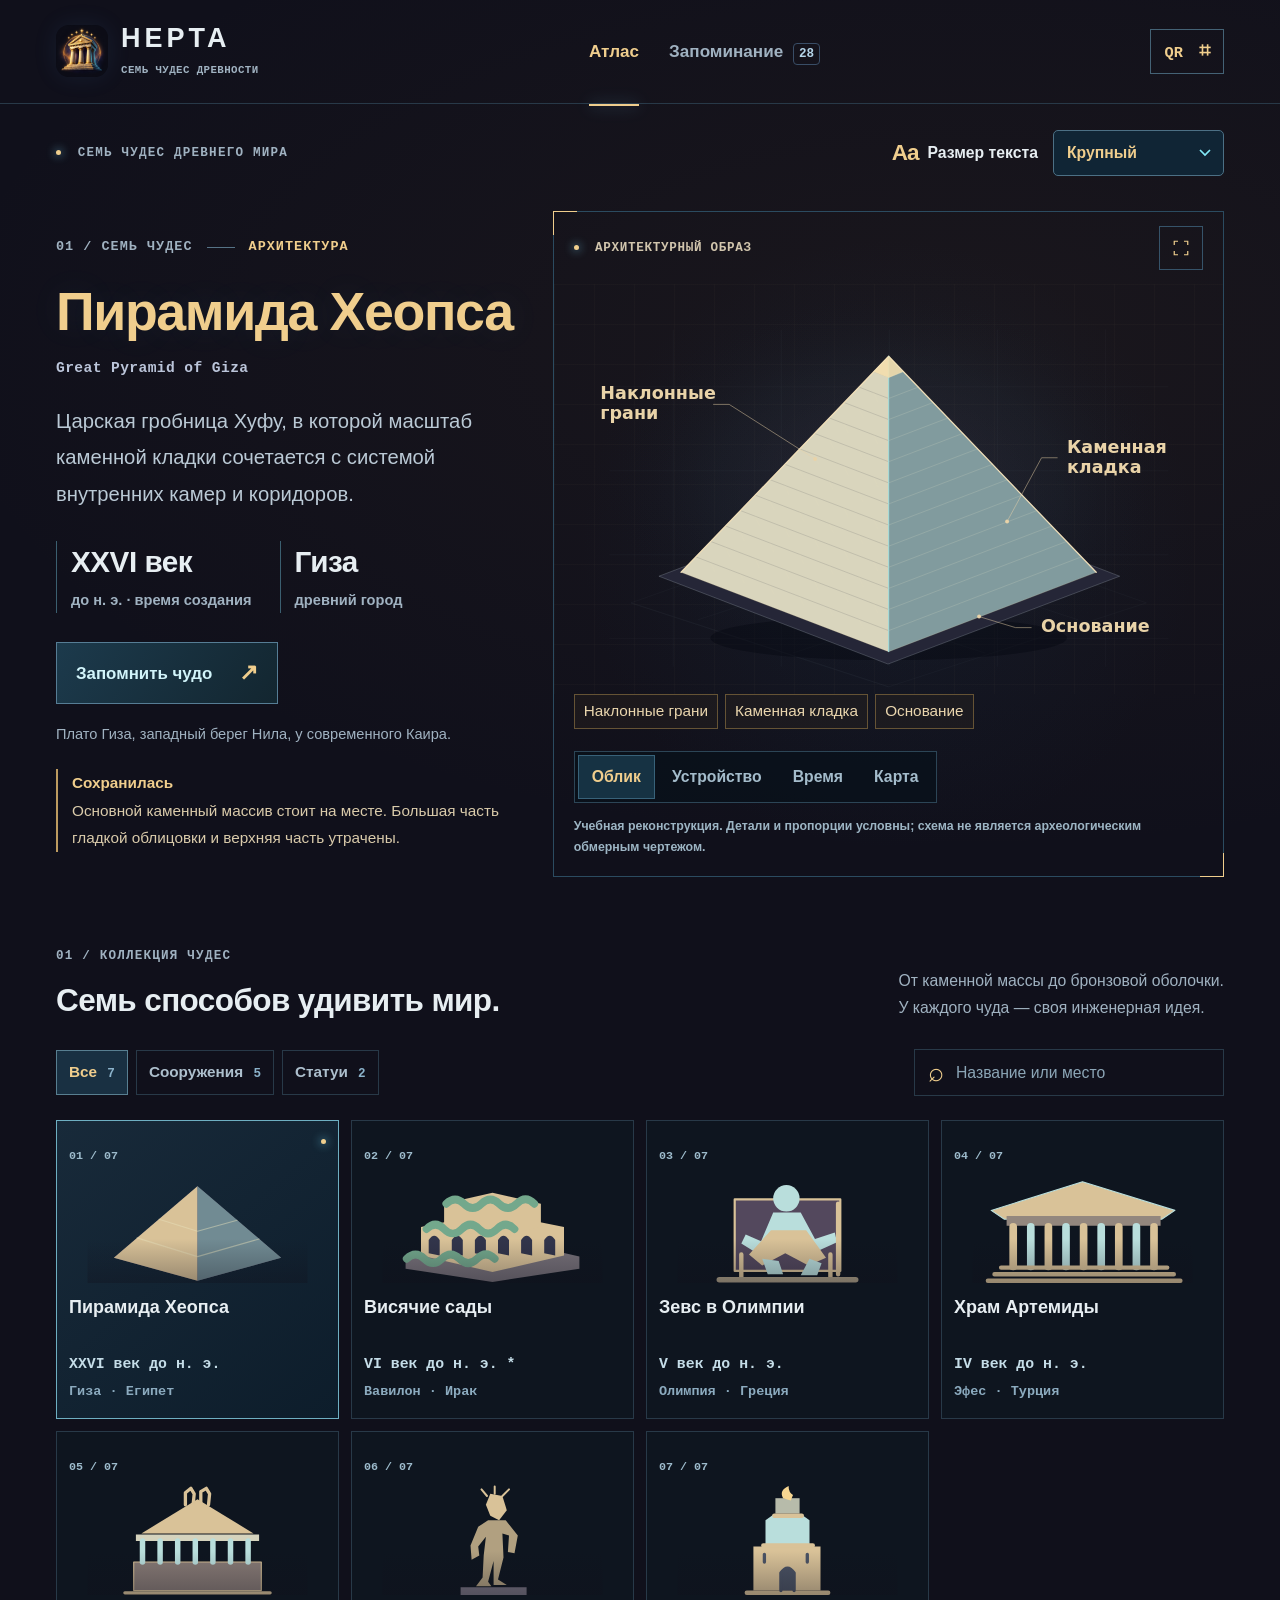
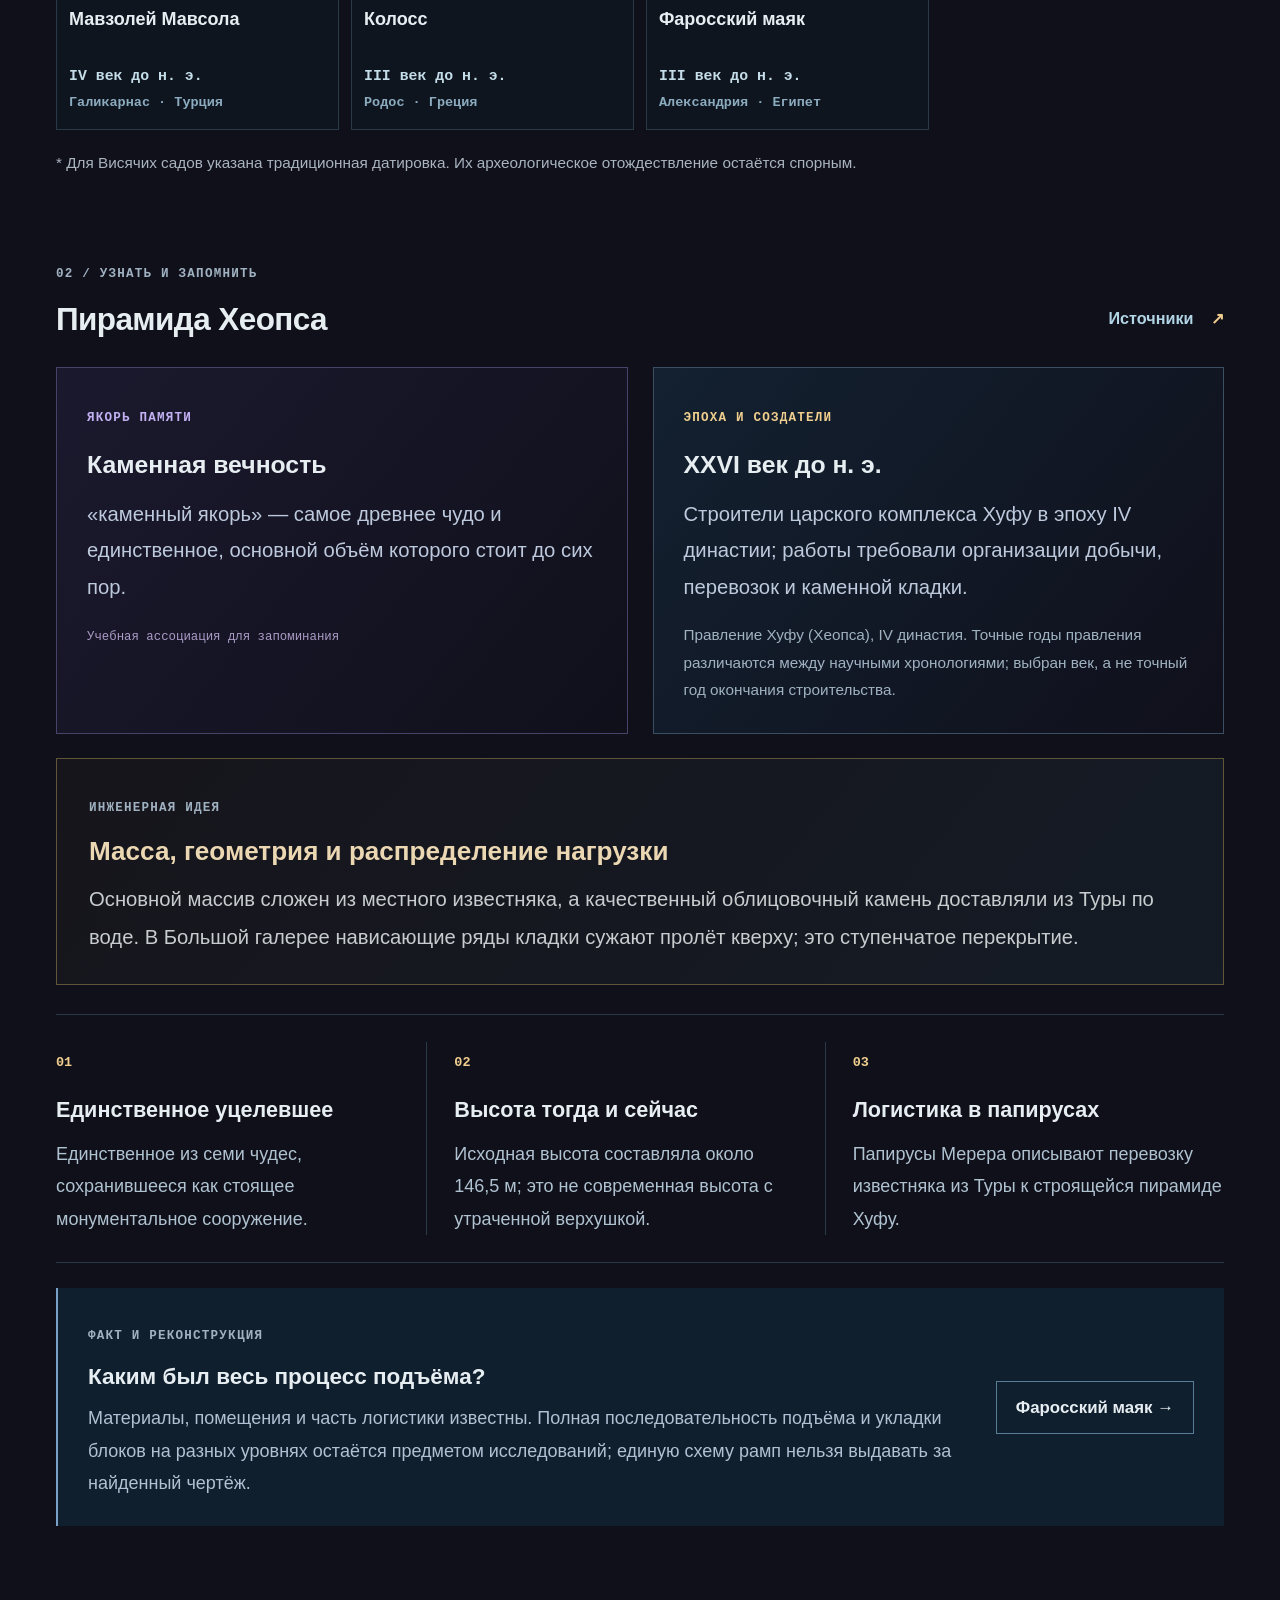
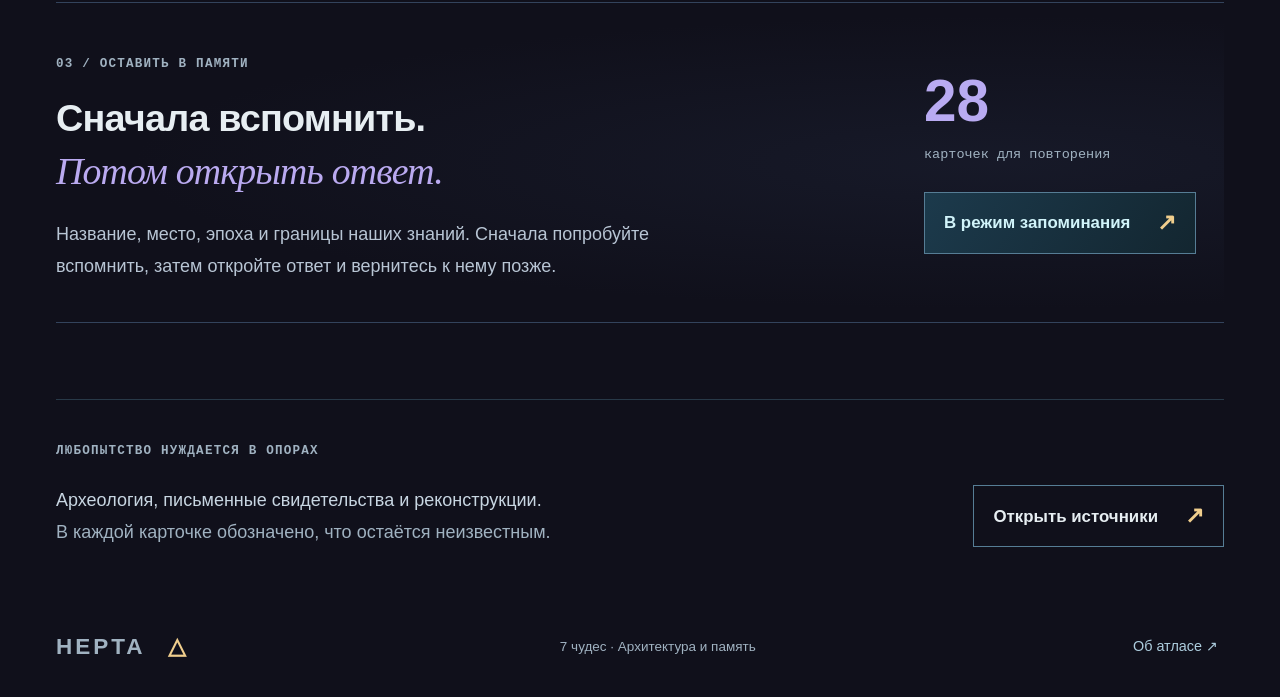
==== docs/HEPTA.html @ 641e57f6 "Build HEPTA atlas of the Seven Ancient Wonders with spaced recall" ====
<!doctype html>
<html lang="ru" data-text-size="large">
<head>
  <meta charset="utf-8"><meta name="viewport" content="width=device-width,initial-scale=1">
  <meta name="theme-color" content="#10101b"><meta name="description" content="HEPTA — семь чудес Древнего мира. Архитектурные схемы, история, карта и карточки для запоминания.">
  <meta name="application-name" content="HEPTA"><meta name="apple-mobile-web-app-title" content="HEPTA"><meta name="apple-mobile-web-app-capable" content="yes"><meta name="mobile-web-app-capable" content="yes">
  <link rel="icon" type="image/png" sizes="32x32" href="[data-uri]"><link rel="apple-touch-icon" sizes="180x180" href="[data-uri]">
  <title>HEPTA — Семь чудес Древнего мира</title>
  <script>try{const v=localStorage.getItem('hepta-text-size');if(['normal','large','xlarge'].includes(v))document.documentElement.dataset.textSize=v;}catch{}</script>
  <style>:root{color-scheme:dark;--bg:#10101b;--panel:#1b1c29;--border:#283948;--text:#e7eef2;--muted:#a0b2c1;--cyan:#f0ce8d;--violet:#c3b5ec;--amber:#9ce7e8;--sans:-apple-system,BlinkMacSystemFont,"Segoe UI",Arial,sans-serif;--mono:Menlo,Consolas,"Liberation Mono",monospace;--serif:Georgia,"Times New Roman",serif}
*{box-sizing:border-box}html{font-size:16px;scroll-behavior:smooth;scroll-padding-top:30px;-webkit-text-size-adjust:100%;text-size-adjust:100%}html[data-text-size=large]{font-size:18px}html[data-text-size=xlarge]{font-size:20px}body{margin:0;background:var(--bg);color:var(--text);font-family:var(--sans);font-size:1.125rem;font-weight:500;line-height:1.75;-webkit-font-smoothing:antialiased;background-image:radial-gradient(ellipse 80% 500px at 75% 350px,#61452420,transparent)}button,input,select{font:inherit}button{color:inherit;background:none;border:0;cursor:pointer}a{color:inherit;text-decoration:none}button,a,select,input{-webkit-tap-highlight-color:transparent}button:focus-visible,a:focus-visible,select:focus-visible,input:focus-visible,[tabindex]:focus-visible{outline:2px solid var(--cyan);outline-offset:4px}button:disabled{cursor:default;opacity:.45}button[hidden],[hidden]{display:none!important}svg{display:block}::selection{background:#3b6a96;color:white}.skip-link{position:fixed;left:20px;top:-90px;background:var(--cyan);color:#0b1824;padding:12px 20px;z-index:100}.skip-link:focus{top:15px}.site-header{max-width:1560px;margin:auto;padding:24px 56px;display:flex;align-items:center;gap:35px;border-bottom:1px solid var(--border)}.brand{display:flex;align-items:center;gap:13px;flex-shrink:0}.app-icon{width:52px;height:52px;border-radius:13px;box-shadow:0 0 24px #458cca1c}.brand>span{font-size:1.5rem;font-weight:700;letter-spacing:4px;line-height:1.1}.brand small{display:block;font:600 .6rem/1.6 var(--mono);letter-spacing:1.2px;color:var(--muted);margin-top:8px}.main-nav{display:flex;align-items:center;justify-content:center;gap:30px;margin:auto;font-size:.95rem;font-weight:650}.main-nav button{position:relative;white-space:nowrap;padding:12px 0;color:var(--muted)}.main-nav .active{color:var(--cyan)}.main-nav .active:after{content:"";position:absolute;bottom:-28px;left:0;right:0;height:2px;background:var(--cyan);box-shadow:0 0 16px #7bddfe70}.nav-count{display:inline-grid;place-items:center;min-width:25px;padding:1px 5px;border:1px solid #394d66;color:#b5d5e9;border-radius:4px;margin-left:5px;font:600 .7rem/1.5 var(--mono)}.header-qr{font:650 .85rem var(--mono);padding:10px 13px;border:1px solid #446275;color:var(--cyan);white-space:nowrap}.header-qr span{font-size:1.1rem;padding-left:7px}main{max-width:1440px;margin:auto;padding:0 56px}.utility-bar{display:flex;align-items:center;justify-content:space-between;gap:25px;padding:26px 0 35px}.eyebrow{font:650 .7rem/1.75 var(--mono);letter-spacing:1.2px;color:var(--muted)}.eyebrow i,.viewer-top i{display:inline-block;width:5px;height:5px;vertical-align:middle;margin-right:8px;border-radius:50%;background:var(--cyan);box-shadow:0 0 10px #7fdbff}.reading-controls{display:flex;align-items:center;gap:15px}.reading-controls label{display:flex;align-items:center;gap:9px;font-size:.875rem;font-weight:650;white-space:nowrap}.reading-controls b{font-size:1.25rem;letter-spacing:-1px;color:var(--cyan)}select{font:600 .875rem/1.45 var(--sans);color:var(--cyan);background-color:#102535;border:1px solid #4c7085;border-radius:5px;min-height:46px;padding:10px 34px 10px 13px;max-width:100%;appearance:none;-webkit-appearance:none;background-image:url("data:image/svg+xml,%3Csvg xmlns='http://www.w3.org/2000/svg' width='12' height='8' viewBox='0 0 12 8'%3E%3Cpath d='m1 1 5 5 5-5' fill='none' stroke='%2382e9f7' stroke-width='1.7'/%3E%3C/svg%3E");background-repeat:no-repeat;background-position:right 12px center;background-size:12px 8px}.hero{display:grid;grid-template-columns:minmax(310px,.9fr) minmax(0,1.3fr);gap:32px;align-items:center;min-height:540px}.hero-copy{padding:20px 0}.wonder-meta{font:600 .75rem/1.65 var(--mono);color:var(--cyan);letter-spacing:1px;display:flex;gap:14px;align-items:center;flex-wrap:wrap}.wonder-meta>span:first-child{color:var(--muted)}.wonder-meta i{width:28px;height:1px;background:#567386}h1{font-size:clamp(3rem,5.8vw,4.75rem);line-height:1.15;font-weight:650;letter-spacing:-2.5px;margin:23px 0 13px;color:var(--cyan);text-shadow:0 0 35px #78dfff16}h1.long-title{font-size:clamp(2.25rem,4.2vw,3.6rem);letter-spacing:-1.4px}.wonder-english{font:550 .8125rem/1.75 var(--mono);color:#bbc5da;letter-spacing:.4px;margin:0 0 21px}.hero-summary{font-size:1.125rem;line-height:1.8;color:#bac9d5;max-width:510px;margin:0}.hero-stats{display:flex;flex-wrap:wrap;gap:28px;margin:29px 0}.hero-stats>div{border-left:1px solid #3b5f70;padding-left:14px;min-width:0}.hero-stats strong{display:block;font-size:1.8rem;line-height:1.4;letter-spacing:-.5px;font-weight:650;white-space:nowrap}.hero-stats span{display:block;font:550 .7rem/1.75 var(--mono);color:var(--muted);margin-top:5px;max-width:210px}.primary-button,.secondary-button{display:inline-flex;align-items:center;justify-content:space-between;gap:27px;min-height:50px;padding:12px 19px;border:1px solid #567d95;font-size:.9375rem;font-weight:650;line-height:1.6;text-align:left}.primary-button{background:linear-gradient(125deg,#1c3a4c,#132630);color:#d1f4fa}.primary-button>span,.secondary-button>span{font-size:1.25rem;color:var(--cyan)}.primary-button:hover,.secondary-button:hover{border-color:var(--cyan);background-color:#18364b;box-shadow:0 0 24px #6acafa12}.hero-location{font-size:.8125rem;color:var(--muted);line-height:1.7;max-width:490px;margin:18px 0 0}.viewer{border:1px solid #2b4b60;background:radial-gradient(ellipse at 50% 50%,#14375633,transparent 65%);position:relative;isolation:isolate;min-width:0}.viewer:before,.viewer:after{content:"";position:absolute;width:23px;height:23px;border-color:var(--cyan);pointer-events:none}.viewer:before{top:-1px;left:-1px;border-top:1px solid;border-left:1px solid}.viewer:after{right:-1px;bottom:-1px;border-right:1px solid;border-bottom:1px solid}.viewer-top{display:flex;align-items:center;justify-content:space-between;gap:15px;padding:14px 20px;font:650 .7rem/1.65 var(--mono);letter-spacing:.7px;color:#b0d3e0}.icon-button{display:grid;place-items:center;flex-shrink:0;width:42px;height:42px;border:1px solid #365369;color:var(--cyan);line-height:1}.icon-button svg{width:18px;stroke:currentColor;stroke-width:1.6;fill:none}.icon-button:hover{background:#1a3247}.viewer-content{height:410px;min-height:0;overflow:hidden;position:relative;background-image:linear-gradient(#8ac0e406 1px,transparent 1px),linear-gradient(90deg,#8ac0e406 1px,transparent 1px);background-size:40px 40px}.viewer-content>svg{width:100%;height:100%}.viewer-bottom{display:flex;align-items:center;justify-content:space-between;gap:18px;padding:10px 20px 13px;flex-wrap:wrap}.view-tabs{display:flex;background:#08111bbb;border:1px solid #2c4556;padding:3px;gap:3px}.view-tabs button{font-size:.875rem;font-weight:650;line-height:1.5;color:#a4bccb;padding:9px 17px;border:1px solid transparent;min-height:42px;white-space:nowrap}.view-tabs .active{background:#163243;border-color:#386279;color:var(--cyan)}.viewer-code{font:600 .65rem/1.65 var(--mono);letter-spacing:1px;color:#8faabc}.viewer-note{font-size:.6875rem;line-height:1.75;font-weight:550;color:#9db5c4;margin:0;padding:0 20px 17px}.viewer.expanded{position:fixed;inset:18px;z-index:50;background:var(--bg);box-shadow:0 0 0 35px #030711e8;display:flex;flex-direction:column}.expanded .viewer-content{flex:1;height:auto}.expanded .viewer-bottom,.expanded .viewer-note{width:100%;max-width:900px;align-self:center}.section-heading{display:flex;align-items:flex-end;justify-content:space-between;gap:25px;margin-bottom:27px}.section-heading h2{font-size:1.75rem;font-weight:650;line-height:1.35;letter-spacing:-.6px;margin:9px 0 0}.section-heading>p{font-size:.875rem;line-height:1.7;color:var(--muted);margin:0}.collection{padding-top:58px}.collection-toolbar{display:flex;justify-content:space-between;gap:25px;align-items:center;margin-bottom:24px}.range-filters{display:flex;gap:8px;flex-wrap:wrap}.range-filters button{font-size:.85rem;font-weight:600;white-space:nowrap;padding:8px 12px;border:1px solid var(--border);min-height:42px;color:#adbfcd}.range-filters span{font:600 .7rem var(--mono);color:#8cb3cb;margin-left:6px}.range-filters .active{border-color:#587f91;background:#193042;color:var(--cyan)}.search{display:flex;align-items:center;border:1px solid var(--border);padding:6px 13px;gap:10px;max-width:310px;width:100%}.search span{font-size:1.5rem;line-height:1;color:var(--cyan)}.search input{font-size:.875rem;width:100%;min-width:0;border:0;background:none;color:var(--text);outline:none;min-height:33px}.search:focus-within{border-color:var(--cyan)}.search input::placeholder{color:#8ca6b7}.wonder-grid{display:grid;grid-template-columns:repeat(7,minmax(0,1fr));gap:12px}.wonder-card{border:1px solid var(--border);background:#0e1a248c;padding:14px 12px;text-align:left;position:relative;min-width:0;transition:background .15s,border-color .15s}.wonder-card:hover{background:#172c3b;border-color:#49758f}.wonder-card.selected{border-color:#6eafc2;background:linear-gradient(140deg,#1d3b4e99,#0d1d2b)}.wonder-card.selected:after{content:"";position:absolute;right:12px;top:18px;width:5px;height:5px;border-radius:50%;background:var(--cyan);box-shadow:0 0 10px #73dffe}.wonder-card-number{font:600 .65rem var(--mono);color:#9dbbcc}.wonder-card-visual{height:68px;margin:3px 0 11px}.wonder-card-visual svg{width:100%;height:100%}.wonder-card-name{font-size:.825rem;font-weight:650;line-height:1.45;display:block;min-height:2.9em}.wonder-card-alt{font:600 .72rem/1.6 var(--mono);display:block;color:#c5dde8;margin-top:7px}.wonder-card-range{font:550 .6rem/1.7 var(--mono);color:#8cabbf;display:block;margin-top:4px;letter-spacing:.4px}.empty-search{padding:35px 20px;border:1px solid var(--border);text-align:center;font-size:1rem;color:var(--muted)}.empty-search button{color:var(--cyan);text-decoration:underline;margin-left:10px}.wonder-details{padding-top:76px}.text-button{font-size:.9rem;font-weight:650;line-height:1.6;color:#b2d5e6;padding:8px 0}.text-button>span{margin-left:13px;color:var(--cyan)}.insight-grid{display:grid;grid-template-columns:1fr 1fr;gap:25px}.memory-anchor,.historical-context{padding:29px 30px;border:1px solid #4a416b;background:linear-gradient(130deg,#29244570,transparent)}.memory-anchor .eyebrow{color:#c2b0f2}.historical-context{border-color:#3b4e62;background:linear-gradient(130deg,#16344a77,transparent)}.historical-context .eyebrow{color:var(--cyan)}.insight-grid h3{font-size:1.375rem;font-weight:650;line-height:1.5;margin:13px 0}.insight-grid p{font-size:1.125rem;line-height:1.8;color:#bdc9dc;margin:0}.memory-anchor small{font:500 .6875rem/1.8 var(--mono);color:#ac9cc7;display:block;margin-top:21px}.historical-context .history-note{font-size:.85rem;margin-top:16px;color:var(--muted)}.facts-grid{display:grid;grid-template-columns:repeat(3,1fr);gap:27px;border-top:1px solid var(--border);border-bottom:1px solid var(--border);margin-top:29px;padding:27px 0}.fact-item{border-right:1px solid var(--border);padding-right:26px}.fact-item:last-child{border-right:0;padding-right:0}.fact-item>span{font:600 .75rem var(--mono);color:var(--cyan)}.fact-item h3{font-size:1.2rem;font-weight:650;line-height:1.5;margin:16px 0 12px}.fact-item p{font-size:1rem;line-height:1.8;color:#afc2d0;margin:0}.pair-panel{display:flex;align-items:center;justify-content:space-between;gap:28px;padding:27px 30px;background:#101f2e;border-left:2px solid #7a9fc9;margin-top:25px}.pair-panel>div{flex:1;min-width:0}.pair-panel h3{font-size:1.25rem;line-height:1.5;margin:9px 0;font-weight:650}.pair-panel p{font-size:1rem;line-height:1.8;color:#afc1d3;margin:0}.pair-panel button{max-width:280px;flex-shrink:0}.learn-invite{display:flex;justify-content:space-between;align-items:center;gap:60px;border-top:1px solid #33435c;border-bottom:1px solid #33435c;padding:40px 0;margin:76px 0;background:radial-gradient(ellipse at 80% 50%,#2730494a,transparent 65%)}.learn-invite>div:first-child{max-width:690px}.learn-invite h2{font-size:2.1rem;font-weight:600;line-height:1.4;letter-spacing:-.8px;margin:13px 0 20px}.learn-invite em{font-family:var(--serif);color:#baaaf0;font-weight:500}.learn-invite p{font-size:1rem;line-height:1.8;color:#b8c5d4;margin:0}.invite-action{display:flex;align-items:flex-start;flex-direction:column;min-width:300px}.invite-count{font-size:3.25rem;font-weight:600;line-height:1;color:#b9abf2}.invite-label{font:500 .75rem/1.8 var(--mono);color:var(--muted);margin:12px 0 25px}.source-strip{border-top:1px solid var(--border);padding:30px 0;margin:60px 0 30px}.source-strip>div{display:flex;justify-content:space-between;align-items:center;gap:30px}.source-strip p{font-size:1rem;line-height:1.8;color:#c8d6e2}.source-strip p span{color:var(--muted)}.source-strip button{flex-shrink:0}footer{max-width:1440px;margin:auto;padding:0 56px 30px;display:flex;align-items:center;justify-content:space-between;gap:25px;font-size:.75rem;color:var(--muted);line-height:1.8}.footer-brand{font-size:1.25rem;font-weight:650;letter-spacing:3px;display:flex;align-items:center;gap:22px}.footer-brand span{color:var(--cyan)}footer button{font-size:.8rem;color:#adcdde}.learn-heading{padding:20px 0 30px}.learn-heading h1{color:#e6eef9;font-size:clamp(2.8rem,5.3vw,4rem);margin:14px 0 20px}.learn-heading h1 em{font-family:var(--serif);color:#b9a9ee;font-weight:500}.learn-heading>p{font-size:1.125rem;color:#b8c6d6;line-height:1.8;max-width:790px;margin:0}.study-stats{display:grid;grid-template-columns:repeat(3,1fr);border-top:1px solid var(--border);border-bottom:1px solid var(--border);padding:27px 0;gap:27px}.study-stats>div{border-left:1px solid #3a536b;padding-left:21px}.study-stats strong{display:block;font-size:2.1rem;font-weight:600;line-height:1.3}.study-stats span{font-size:.85rem;color:var(--muted);display:block;margin-top:7px}.study-stats>div:first-child strong{color:var(--cyan)}.review-setup{background:#111e2c;border:1px solid #2f4358;padding:29px 31px;margin-top:30px}.setup-fields{display:grid;grid-template-columns:1fr 1fr;gap:27px}.setup-fields label{font-size:.875rem;font-weight:600;color:#afc1d0}.setup-fields select{display:block;width:100%;margin-top:10px;color:#d7eaf7}.start-review{display:flex;align-items:center;justify-content:space-between;gap:25px;border-top:1px solid #2d4054;margin-top:27px;padding-top:25px}.start-review h2{font-size:1.375rem;font-weight:650;line-height:1.5;margin:0 0 8px}.start-review p{font-size:.95rem;color:#acbfd0;line-height:1.7;margin:0;max-width:660px}.start-review .primary-button{flex-shrink:0}.review-setup>.text-button{margin-top:18px}.study-method{display:grid;grid-template-columns:repeat(3,1fr);gap:32px;padding-top:40px}.study-method>div>span{font:600 .8rem var(--mono);color:var(--violet)}.study-method h3{font-size:1.25rem;line-height:1.5;margin:13px 0 9px;font-weight:650}.study-method p{font-size:1rem;color:#afc0d0;line-height:1.8;margin:0}.review-session{max-width:890px;margin:0 auto}.session-top{display:flex;align-items:center;justify-content:space-between;gap:20px;margin-bottom:17px}.session-top>span{font:600 .8rem/1.7 var(--mono);color:#b3c9dc}.session-progress{height:3px;background:#243246;margin-bottom:23px}.session-progress>span{display:block;height:100%;background:linear-gradient(90deg,var(--cyan),var(--violet));transition:width .2s}.flashcard{min-height:450px;text-align:center;padding:38px 45px;border:1px solid #476479;background:radial-gradient(ellipse at 50% 0,#21344d77,transparent 75%),#101b2a;box-shadow:0 0 40px #060d191a;display:flex;flex-direction:column;justify-content:center}.flashcard>.eyebrow{color:#acc5dc}.card-motif{color:#7cdcef;font:3.2rem/1 var(--serif);margin:22px 0 12px;text-shadow:0 0 25px #82dbff44}.flashcard h2{font-size:1.7rem;font-weight:650;line-height:1.5;letter-spacing:-.5px;margin:15px auto;max-width:720px}.flashcard #card-hint{font-size:1rem;line-height:1.8;max-width:620px;color:#a9bfce;margin:17px auto 27px}.flashcard .primary-button{margin:0 auto;gap:40px}.flashcard #card-answer{font-size:2.1rem;color:var(--cyan);line-height:1.4}.answer-detail{font-size:1.125rem;color:#c3d4e2;line-height:1.8}.answer-anchor{border-top:1px solid #3c3859;text-align:left;padding-top:19px;margin:22px 0 12px}.answer-anchor>span{font:650 .75rem var(--mono);color:var(--violet);letter-spacing:1px}.answer-anchor p{font-size:1rem;line-height:1.8;color:#c6beda;margin:8px 0 0}.rating-buttons{display:grid;grid-template-columns:repeat(3,1fr);gap:13px;margin-top:20px}.rating-buttons button{padding:18px 12px;border:1px solid #46506a;background:#111f30;min-width:0}.rating-buttons button:first-child{border-color:#77613e;background:#2b241d}.rating-buttons button:last-child{border-color:#546194;background:#1c263f}.rating-buttons button:hover{border-color:var(--cyan)}.rating-buttons strong{display:block;font-size:1.0625rem;line-height:1.5;font-weight:650}.rating-buttons span{display:block;font-size:.8rem;line-height:1.6;color:#a8becf;margin-top:5px}.rating-buttons button:first-child span{color:#d2b791}.study-footnote{font-size:.8rem;line-height:1.8;color:#94afc2;margin:21px 0 0}.review-complete{text-align:center;border:1px solid #34596b;padding:45px 35px;background:#101e2c;max-width:840px;margin:auto}.finish-symbol{color:var(--cyan);font-size:3rem}.review-complete h2{font-size:2rem;font-weight:650;line-height:1.4}.review-complete p{font-size:1.125rem;line-height:1.8;color:#b4c8d7}.review-complete button{margin:18px auto 0}.height-chart{height:100%;overflow-y:auto;padding:8px 20px 15px;scrollbar-width:thin;scrollbar-color:#467590 #0b1724}.chart-intro{font-size:.75rem;color:var(--muted);line-height:1.7;margin:0 0 13px}.height-row{display:grid;grid-template-columns:minmax(105px,1.4fr) minmax(20px,1fr) auto;align-items:center;gap:13px;border-bottom:1px solid #243c4d;min-height:44px;width:100%;padding:9px 0;text-align:left}.height-row .chart-name{font-size:.8rem;font-weight:600;line-height:1.5}.height-row .chart-value{font:600 .7rem var(--mono);color:#afcede;white-space:nowrap}.bar-track{height:5px;background:#233346;display:block}.bar-track i{display:block;min-width:3px;height:100%;background:#617695}.height-row.active{color:var(--cyan)}.height-row.active .bar-track i{background:var(--cyan);box-shadow:0 0 13px #84dcff33}.map-dot{cursor:pointer}.map-dot .map-hit{fill:transparent}.map-dot .map-badge{fill:#102438;stroke:#72bad7;stroke-width:1.4}.map-dot text{font:700 23px var(--sans);text-anchor:middle;dominant-baseline:middle;fill:#d7f2ff;pointer-events:none}.map-dot.active .map-badge{fill:#4c3b27;stroke:var(--amber);stroke-width:2}.map-dot:focus-visible .map-badge{stroke:white;stroke-width:3}.map-caption{font:600 20px var(--mono);fill:#8eafc9;letter-spacing:1px}.map-degree{font:500 17px var(--mono);fill:#64849b}dialog{background:#101e2c;color:var(--text);border:1px solid #466579;padding:30px 34px;max-width:860px;width:calc(100% - 30px);max-height:88dvh;box-shadow:0 0 90px #0008}dialog::backdrop{background:#030a13e8;backdrop-filter:blur(8px)}.dialog-top{display:flex;align-items:center;justify-content:space-between;gap:15px}dialog h2{font-size:1.8rem;font-weight:650;line-height:1.4;margin:22px 0}dialog>p{font-size:1rem;line-height:1.8;color:#bbccda}.source-group{border-top:1px solid var(--border);padding-top:18px;margin-top:25px}.source-group h3{font-size:1.3rem;font-weight:650;margin:5px 0 15px}.source-link{display:block;border-left:1px solid #52748f;padding-left:16px;margin:18px 0}.source-link strong{display:block;font-size:.9375rem;line-height:1.75;color:var(--cyan);font-weight:650}.source-link span{display:block;font-size:.875rem;color:#a3bbcd;line-height:1.75;margin-top:5px}.source-link:hover strong{text-decoration:underline}.source-policy{font-size:.8rem;line-height:1.85;border-top:1px solid var(--border);padding-top:20px;margin-top:28px}.height-note{font-size:.85rem;color:#b6c8d8;line-height:1.8}.qr-art{background:white;max-width:270px;margin:23px auto}.qr-art svg{width:100%;height:auto}#qr-dialog{max-width:490px;text-align:center}#qr-dialog .dialog-top{text-align:left}#qr-dialog>p{font-size:1rem}.qr-url{display:block;font:600 .8rem/1.8 var(--mono);color:var(--cyan);overflow-wrap:anywhere;margin:21px 0}#qr-dialog>.secondary-button{margin:0 auto}.toast{position:fixed;left:50%;bottom:24px;transform:translate(-50%,20px);padding:12px 23px;border:1px solid #567993;background:#132c3d;color:#dbf2ff;opacity:0;pointer-events:none;transition:.2s;z-index:100;font-size:.9rem;text-align:center;max-width:calc(100% - 32px)}.toast.show{opacity:1;transform:translate(-50%,0)}
@media(min-width:1500px){.viewer-content{height:450px}}
@media(max-width:1200px){.site-header{padding:23px 35px;gap:24px}main{padding:0 35px}.hero{grid-template-columns:minmax(280px,.95fr) minmax(0,1.05fr);gap:24px}.hero-stats{gap:19px}.hero-stats strong{font-size:1.6rem}.viewer-content{height:380px}.viewer-top{font-size:.65rem}.viewer-bottom{padding:12px 14px}.viewer-code{display:none}.wonder-grid{grid-template-columns:repeat(4,minmax(0,1fr))}.wonder-card-name{font-size:.925rem}.wonder-card-visual{height:72px}.wonder-card-range{font-size:.6875rem}.wonder-card-alt{font-size:.8rem}.pair-panel{flex-wrap:wrap}.pair-panel button{max-width:none}.learn-invite{gap:35px}.invite-action{min-width:260px}footer{padding:0 35px 30px}.main-nav{gap:24px}.hero-location{font-size:.8rem}.hero-summary{font-size:1.0625rem}}
@media(max-width:1000px){.hero{grid-template-columns:1fr;gap:26px}.hero-copy{padding-top:10px;max-width:850px}.hero h1{font-size:3.9rem}.hero h1.long-title{font-size:3rem}.hero-summary{font-size:1.125rem;max-width:750px}.hero-stats{gap:40px}.hero-stats strong{font-size:2rem}.hero-location{max-width:750px}.viewer-content{height:470px}.viewer-bottom{justify-content:space-between;padding:10px 20px 17px}.viewer-code{display:block}.section-heading{flex-wrap:wrap}.section-heading>p br{display:none}.collection-toolbar{flex-wrap:wrap}.search{max-width:340px}.facts-grid{grid-template-columns:1fr;gap:0;padding:0}.fact-item{border-right:0;border-bottom:1px solid var(--border);padding:26px 0}.fact-item:last-child{border-bottom:0;padding:26px 0}.fact-item h3{margin-top:9px}.fact-item p{font-size:1.125rem}.learn-invite{gap:35px;align-items:flex-start}.learn-invite h2{font-size:1.8rem}.invite-action{min-width:230px}.invite-action .primary-button{font-size:.875rem;padding:12px 15px;gap:17px}.start-review{flex-wrap:wrap}.study-method{gap:23px}.source-strip>div{flex-wrap:wrap}.brand small{font-size:.55rem}.main-nav{font-size:.875rem;gap:20px}.study-stats span{font-size:.8rem}.insight-grid{gap:20px}.memory-anchor,.historical-context{padding:25px}.height-row{grid-template-columns:minmax(130px,1.1fr) 2fr auto}.height-row .chart-name{font-size:1rem}.height-row .chart-value{font-size:.8rem}.chart-intro{font-size:.8rem}}
@media(max-width:760px){.site-header{padding:19px 25px;gap:18px;flex-wrap:wrap}.brand>span{font-size:1.45rem}.brand small{display:none}.app-icon{width:46px;height:46px;border-radius:12px}.main-nav{order:3;flex-basis:100%;justify-content:space-between;margin:0;gap:20px}.main-nav .active:after{bottom:-19px}.header-qr{margin-left:auto}.utility-bar{padding:24px 0 28px;flex-wrap:wrap;gap:18px}.utility-caption{font-size:.6875rem}.reading-controls{margin-left:auto}.hero h1{font-size:3.4rem}.hero h1.long-title{font-size:2.65rem}.wonder-grid{grid-template-columns:repeat(3,minmax(0,1fr))}.wonder-card-name{font-size:.825rem}.wonder-card-range{font-size:.625rem}.section-heading h2{font-size:1.6rem}.collection-toolbar{gap:18px}.search{max-width:100%}.insight-grid{grid-template-columns:1fr}.pair-panel{padding:24px}.learn-invite{flex-direction:column}.invite-action{width:100%;min-width:0;display:grid;grid-template-columns:auto 1fr;gap:8px 20px;align-items:center}.invite-label{margin:0;max-width:230px}.invite-action .primary-button{grid-column:1/-1;justify-self:start;margin-top:16px;font-size:1rem}.source-strip button{max-width:100%}.study-method{grid-template-columns:1fr;gap:25px}.study-method h3{margin:8px 0}.study-stats{gap:15px}.study-stats>div{padding-left:15px}.study-stats span{font-size:.75rem}.setup-fields{grid-template-columns:1fr;gap:20px}.flashcard{padding:32px;min-height:430px}.review-setup{padding:25px}.flashcard h2{font-size:1.5rem}.flashcard #card-answer{font-size:1.8rem}footer{flex-wrap:wrap;gap:18px}.viewer-content{height:410px}}
@media(max-width:500px){main{padding:0 20px}.site-header{padding:18px 20px}.brand>span{font-size:26px;letter-spacing:3px}.app-icon{width:45px;height:45px}.main-nav{font-size:.9375rem;gap:16px}.nav-count{font-size:.7rem}.reading-controls{justify-content:space-between;gap:12px;width:100%;flex-wrap:wrap}.reading-controls label{font-size:.875rem}.reading-controls select{font-size:.875rem}.utility-bar{gap:14px}.hero{gap:24px}.hero-copy{padding:0}.wonder-meta{font-size:.75rem;gap:10px}.hero h1{font-size:clamp(2.6rem,12.2vw,3.7rem);letter-spacing:-1.5px;margin:19px 0 10px}.hero h1.long-title{font-size:clamp(2rem,9.2vw,2.75rem);letter-spacing:-1.2px}.wonder-english{font-size:.75rem}.hero-summary{font-size:1.125rem;line-height:1.8}.hero-stats{gap:28px;margin:26px 0}.hero-stats strong{font-size:1.75rem}.hero-stats span{font-size:.6875rem;max-width:155px}.hero-stats>div{padding-left:12px}.primary-button,.secondary-button{font-size:1rem;gap:22px}.hero-location{font-size:.8125rem}.viewer-top{padding:13px 14px;font-size:.625rem;gap:10px}.viewer-content{height:290px}.viewer-bottom{padding:10px 12px 14px;justify-content:center}.viewer-code{display:none}.view-tabs{width:100%;justify-content:center}.view-tabs button{flex:1;padding:9px 12px;font-size:.875rem}.viewer-note{font-size:.6875rem;padding:0 15px 16px}.viewer.expanded{inset:10px;overflow:auto}.expanded .viewer-content{min-height:280px;flex:1 0 280px}.expanded .viewer-top{font-size:.7rem}.expanded .viewer-note,.expanded .viewer-bottom{flex-shrink:0}.collection{padding-top:46px}.section-heading{align-items:flex-start;gap:18px;margin-bottom:24px}.section-heading h2{font-size:1.625rem}.section-heading .eyebrow{font-size:.6875rem}.section-heading>p{font-size:.875rem}.range-filters{gap:8px}.range-filters button{font-size:.8rem;padding:8px 10px}.range-filters span{font-size:.7rem;margin-left:4px}.wonder-grid{grid-template-columns:repeat(2,minmax(0,1fr));gap:12px}.wonder-card{padding:15px 13px}.wonder-card-name{font-size:.875rem;min-height:2.9em}.wonder-card-alt{font-size:.8rem}.wonder-card-number{font-size:.7rem}.wonder-card-range{font-size:.6rem;letter-spacing:.1px}.wonder-card-visual{height:75px;margin:7px 0 12px}.wonder-details{padding-top:55px}.memory-anchor,.historical-context{padding:25px 23px}.insight-grid h3{font-size:1.35rem}.insight-grid p{font-size:1.125rem}.facts-grid{margin-top:23px}.fact-item h3{font-size:1.25rem}.pair-panel{padding:22px;gap:22px}.pair-panel h3{font-size:1.25rem}.pair-panel p{font-size:1.125rem}.pair-panel button{font-size:.9375rem}.learn-invite{padding:30px 0;margin:54px 0}.learn-invite h2{font-size:1.85rem}.learn-invite p{font-size:1.125rem}.source-strip{margin:45px 0 28px}.source-strip .eyebrow{font-size:.625rem}.source-strip p{font-size:1rem}.source-strip>div{gap:14px}footer{padding:0 20px 28px}.footer-brand{font-size:1.2rem}footer>span{width:100%;order:3;font-size:.75rem}footer button{margin-left:auto}.learn-heading{padding-top:7px}.learn-heading h1{font-size:2.4rem;letter-spacing:-1px}.learn-heading h1 em{display:block}.learn-heading>p{font-size:1.125rem}.study-stats{gap:18px;grid-template-columns:1fr 1fr}.study-stats>div:last-child{grid-column:1/-1;display:flex;align-items:center;gap:14px}.study-stats>div:last-child strong{font-size:1.25rem}.study-stats>div:last-child span{margin-top:0}.study-stats strong{font-size:2rem}.study-stats span{font-size:.8125rem}.review-setup{padding:24px 20px}.setup-fields label{font-size:.875rem}.setup-fields select{font-size:.875rem;width:100%;min-width:0}.start-review h2{font-size:1.375rem}.start-review p{font-size:1rem}.review-setup>.text-button{font-size:.875rem;text-align:left}.start-review .primary-button{font-size:1rem;width:100%;gap:15px}.study-method p{font-size:1.125rem}.flashcard{padding:27px 22px;min-height:420px}.flashcard>.eyebrow{font-size:.7rem}.flashcard h2{font-size:1.45rem}.flashcard #card-question{overflow-wrap:normal}.flashcard #card-hint{font-size:1rem}.flashcard .primary-button{font-size:.9375rem;gap:18px}.flashcard #card-answer{font-size:1.65rem;overflow-wrap:normal}.answer-detail{font-size:1.125rem}.answer-anchor p{font-size:1rem}.rating-buttons{gap:8px}.rating-buttons button{padding:16px 8px}.rating-buttons strong{font-size:.825rem}.rating-buttons span{font-size:.6875rem;line-height:1.7}.session-top .text-button{font-size:.875rem}.session-top>span{font-size:.6875rem;max-width:120px;text-align:right}.study-footnote{font-size:.75rem}.review-complete{padding:30px 20px}.review-complete h2{font-size:1.65rem}.review-complete p{font-size:1.125rem}.height-chart{padding:6px 14px 14px}.height-row{grid-template-columns:minmax(90px,1.2fr) minmax(12px,.8fr) auto;gap:9px;min-height:48px}.height-row .chart-name{font-size:.75rem}.height-row .chart-value{font-size:.625rem}.chart-intro{font-size:.6875rem}.map-dot text{font-size:31px}.map-dot .map-badge{r:24px}dialog{padding:24px 21px}dialog h2{font-size:1.5rem}dialog>p{font-size:1rem}.source-group h3{font-size:1.25rem}.source-link strong{font-size:.9375rem}.source-link span{font-size:.875rem}.qr-url{font-size:.75rem}.qr-art{max-width:255px}#qr-dialog>.secondary-button{font-size:.9375rem}.source-policy{font-size:.75rem}}
@media(max-width:370px){main{padding:0 15px}.site-header{padding:16px 15px}.main-nav{font-size:.875rem;gap:10px}.hero-stats{gap:22px}.hero-stats strong{font-size:1.55rem}.hero h1.long-title{font-size:1.9rem}.hero h1{font-size:2.45rem}.wonder-grid{grid-template-columns:1fr}.wonder-card{display:grid;grid-template-columns:80px minmax(0,1fr);gap:3px 15px}.wonder-card-number{grid-column:1/-1}.wonder-card-visual{grid-column:1;grid-row:2/5;height:65px;margin:8px 0}.wonder-card-name{grid-column:2;min-height:0;font-size:.95rem}.wonder-card-alt,.wonder-card-range{grid-column:2;margin:0}.wonder-card-range{font-size:.6875rem}.rating-buttons{grid-template-columns:1fr}.rating-buttons button{display:flex;align-items:center;justify-content:space-between;gap:12px;text-align:left;padding:15px 17px}.rating-buttons strong{font-size:1rem}.rating-buttons span{margin:0;font-size:.75rem}.viewer-content{height:265px}}
@media(min-width:1001px){html[data-text-size=xlarge] .hero{grid-template-columns:minmax(0,1fr) minmax(0,1.2fr)}html[data-text-size=xlarge] .wonder-grid{grid-template-columns:repeat(4,minmax(0,1fr))}html[data-text-size=xlarge] .wonder-card-name{font-size:.925rem}html[data-text-size=xlarge] .collection-toolbar{flex-wrap:wrap}html[data-text-size=xlarge] .learn-invite{flex-wrap:wrap}}
@media(prefers-reduced-motion:reduce){html{scroll-behavior:auto}*,*:before,*:after{transition:none!important;animation:none!important}}

/* Keep comparison text readable when buttons wrap on phones and tablets. */
.pair-panel>div{flex:1 1 360px}
.icon-button{min-width:44px;min-height:44px}
@media(max-width:760px){.pair-panel{flex-direction:column;align-items:stretch}.pair-panel>div{flex:auto}.pair-panel button{align-self:flex-start;max-width:100%;white-space:normal}}
/* Show the mountain early on a phone while keeping all explanatory text large. */
@media(max-width:760px){.hero{display:flex;flex-direction:column;gap:0}.hero-copy{display:contents}.hero .wonder-meta{order:0}.hero h1{order:1}.hero .wonder-english{order:2}.hero>.viewer{order:3;margin:18px 0 12px}.hero .hero-summary{order:4}.hero .hero-stats{order:5}.hero #remember-wonder{order:6;align-self:flex-start;max-width:100%}.hero .hero-location{order:7}}

/* HEPTA: architectural collection and clear evidence notes. */
.brand small{letter-spacing:.4px}
.wonder-grid{grid-template-columns:repeat(4,minmax(0,1fr))}
.wonder-card-name{font-size:1rem;min-height:2.9em}
.wonder-card-visual{height:110px}
.wonder-card-alt{font-size:.825rem}
.wonder-card-range{font-size:.75rem;letter-spacing:0}
.evidence-status{font-size:.85rem;line-height:1.8;color:#dacbab;border-left:2px solid #bd9b60;padding-left:14px;margin:22px 0 0}
.evidence-status strong{color:var(--cyan);display:block;font-weight:650}
.hero-stats strong{font-size:1.65rem;white-space:normal}
.hero-stats span{font-family:var(--sans);font-size:.8125rem}
.viewer-content{background-image:linear-gradient(#bda36c08 1px,transparent 1px),linear-gradient(90deg,#bda36c08 1px,transparent 1px)}
.viewer-top{color:#d1c5ad}
.viewer:before,.viewer:after{color:var(--cyan)}
.view-tabs{display:flex;flex-wrap:wrap}
.view-tabs button{padding:9px 13px}
.viewer-code{display:none}
.engineering-panel{border:1px solid #605439;background:linear-gradient(130deg,#372d202b,#141b25);padding:28px 32px;margin-top:24px}
.engineering-panel h3{font-size:1.45rem;font-weight:650;line-height:1.5;color:#ebd8b3;margin:10px 0}
.engineering-panel p{font-size:1.125rem;color:#c7ccce;line-height:1.85;margin:0}
.timeline-row{display:grid;grid-template-columns:115px minmax(0,1fr);text-align:left;gap:16px;padding:16px 12px;width:100%;border-bottom:1px solid #3e3e45;line-height:1.5}
.timeline-era{font-family:var(--mono);font-size:.85rem;color:#d4b983}
.timeline-era small{display:block;font-size:.625rem;color:#9caaaf}
.timeline-name{font-size:.95rem;font-weight:600}
.timeline-city{display:block;color:var(--muted);font-size:.8rem;font-weight:500;margin-top:4px}
.timeline-row.active{background:#3b32243d;border-left:2px solid var(--cyan);color:var(--cyan)}
.map-dot.active .map-badge{fill:#243e3e;stroke:#9ce7e8}
.history-note{color:#aebecd}
.sources-dialog p{overflow-wrap:break-word}
@media(min-width:1500px){.wonder-grid{grid-template-columns:repeat(4,minmax(0,1fr))}}
@media(max-width:1200px){.wonder-grid{grid-template-columns:repeat(3,minmax(0,1fr))}.view-tabs button{font-size:.8rem}}
@media(max-width:760px){.wonder-grid{grid-template-columns:repeat(2,minmax(0,1fr))}.hero .evidence-status{order:8;width:100%;margin-top:0}.hero h1{max-width:100%;text-align:center}.hero .wonder-english{text-align:center}.viewer-bottom{padding:12px}.view-tabs{display:grid;grid-template-columns:1fr 1fr;width:100%;gap:4px}.view-tabs button{font-size:1rem;padding:9px}.viewer-content{height:370px}.engineering-panel{padding:24px}.timeline-row{grid-template-columns:100px minmax(0,1fr);gap:12px}.wonder-card-name{font-size:.95rem}.wonder-card-range{font-size:.75rem}}
@media(max-width:500px){.viewer-content{height:300px}.wonder-card-name{font-size:.875rem}.wonder-card-visual{height:90px}.wonder-card-alt{font-size:.75rem}.wonder-card-range{font-size:.7rem}.engineering-panel h3{font-size:1.3rem}.hero .wonder-english{font-size:.75rem}.timeline-row{grid-template-columns:90px minmax(0,1fr);gap:8px;padding:13px 5px}.timeline-name{font-size:.8125rem}.timeline-era{font-size:.75rem}.timeline-city{font-size:.75rem}}
@media(max-width:370px){.wonder-grid{grid-template-columns:1fr}.wonder-card-visual{height:82px}.wonder-card-name{font-size:1rem}.wonder-card-alt,.wonder-card-range{font-size:.8rem}.hero h1.long-title{font-size:2rem}.viewer-content{height:265px}}
@media(min-width:1001px){html[data-text-size=xlarge] .wonder-grid{grid-template-columns:repeat(3,minmax(0,1fr))}}

.diagram-key{list-style:none;padding:0 20px;margin:0 0 12px;display:flex;flex-wrap:wrap;gap:7px;font-size:.85rem;line-height:1.5;color:#ead6ae}.diagram-key li{padding:5px 9px;border:1px solid #655335;background:#2b251e66;max-width:100%}.expanded .diagram-key{flex-shrink:0;max-width:950px;width:100%;align-self:center}.collection-note{font-size:.85rem;line-height:1.75;color:#a9b4bf;margin:20px 0 0}@media(max-width:500px){.diagram-key{padding:0 14px;font-size:.8125rem;gap:6px}.collection-note{font-size:.875rem}}
@media(max-width:370px){.hero h1.long-title{font-size:1.7rem}}
</style>
</head>
<body>
<a href="#main-content" class="skip-link">К содержанию</a>
<header class="site-header">
 <a class="brand" href="#" data-mode="atlas" aria-label="HEPTA — атлас"><img src="[data-uri]" class="app-icon" width="52" height="52" alt=""><span>HEPTA<small>СЕМЬ ЧУДЕС ДРЕВНОСТИ</small></span></a>
 <nav class="main-nav" aria-label="Разделы приложения"><button type="button" data-mode="atlas" class="active" aria-current="page">Атлас</button><button type="button" data-mode="learn">Запоминание <span class="nav-count" id="nav-due">28</span></button></nav>
 <button type="button" class="qr-trigger header-qr" aria-label="QR-код приложения">QR <span>⌗</span></button>
</header>
<main id="main-content">
 <div class="utility-bar"><span class="eyebrow utility-caption"><i></i> СЕМЬ ЧУДЕС ДРЕВНЕГО МИРА</span><div class="reading-controls"><label for="text-size"><b aria-hidden="true">Aa</b> Размер текста</label><select id="text-size"><option value="normal">Обычный</option><option value="large" selected>Крупный</option><option value="xlarge">Очень крупный</option></select></div></div>
 <div id="atlas-view">
  <section class="hero" id="wonder-top" aria-label="Выбранное чудо света">
   <div class="hero-copy"><div class="wonder-meta"><span id="wonder-rank"></span><i></i><span id="wonder-range"></span></div><h1 id="wonder-name"></h1><p class="wonder-english" id="wonder-english"></p><p class="hero-summary" id="wonder-summary"></p><div class="hero-stats"><div><strong id="wonder-era"></strong><span>эпоха создания</span></div><div><strong id="wonder-city"></strong><span>древний город</span></div></div><button type="button" class="primary-button" id="remember-wonder">Запомнить чудо <span>↗</span></button><p class="hero-location" id="wonder-location"></p><div class="evidence-status" id="evidence-status"></div></div>
   <div class="viewer" id="viewer"><div class="viewer-top"><span><i></i> <span id="viewer-title">АРХИТЕКТУРНЫЙ ОБРАЗ</span></span><button type="button" id="expand-viewer" class="icon-button" aria-label="Развернуть иллюстрацию" aria-expanded="false"><svg viewBox="0 0 24 24" aria-hidden="true"><path d="M8 3H3v5m13-5h5v5M3 16v5h5m13-5v5h-5"/></svg></button></div><div id="viewer-content" class="viewer-content"></div><ul id="diagram-key" class="diagram-key" aria-label="Подписи схемы"></ul><div class="viewer-bottom"><div class="view-tabs" role="group" aria-label="Вид иллюстрации"><button type="button" data-view="exterior" aria-pressed="true" class="active">Облик</button><button type="button" data-view="structure" aria-pressed="false">Устройство</button><button type="button" data-view="timeline" aria-pressed="false">Время</button><button type="button" data-view="map" aria-pressed="false">Карта</button></div><span class="viewer-code" id="viewer-code"></span></div><p class="viewer-note" id="viewer-note"></p></div>
  </section>
  <section class="collection" id="collection"><div class="section-heading"><div><span class="eyebrow">01 / КОЛЛЕКЦИЯ ЧУДЕС</span><h2>Семь способов удивить мир.</h2></div><p>От каменной массы до бронзовой оболочки.<br>У каждого чуда — своя инженерная идея.</p></div><div class="collection-toolbar"><div class="range-filters" role="group" aria-label="Тип памятника"><button type="button" data-range="all" class="active" aria-pressed="true">Все <span>7</span></button><button type="button" data-range="architecture" aria-pressed="false">Сооружения <span>5</span></button><button type="button" data-range="statue" aria-pressed="false">Статуи <span>2</span></button></div><label class="search"><span aria-hidden="true">⌕</span><input type="search" id="wonder-search" placeholder="Название или место" aria-label="Найти чудо по названию, городу или стране"></label></div><div class="wonder-grid" id="wonder-grid"></div><p class="collection-note">* Для Висячих садов указана традиционная датировка. Их археологическое отождествление остаётся спорным.</p><div class="empty-search" id="empty-search" hidden>Ничего не найдено. <button type="button" id="reset-search">Сбросить поиск</button></div></section>
  <section class="wonder-details" id="wonder-details"><div class="section-heading"><div><span class="eyebrow">02 / УЗНАТЬ И ЗАПОМНИТЬ</span><h2 id="detail-heading"></h2></div><button class="text-button sources-trigger" type="button">Источники <span>↗</span></button></div><div class="insight-grid"><article class="memory-anchor"><span class="eyebrow">ЯКОРЬ ПАМЯТИ</span><h3 id="anchor-title"></h3><p id="anchor-text"></p><small>Учебная ассоциация для запоминания</small></article><article class="historical-context"><span class="eyebrow">ЭПОХА И СОЗДАТЕЛИ</span><h3 id="history-era"></h3><p id="history-builders"></p><p class="history-note" id="history-note"></p></article></div><article class="engineering-panel"><span class="eyebrow">ИНЖЕНЕРНАЯ ИДЕЯ</span><h3 id="engineering-title"></h3><p id="engineering-text"></p></article><div class="facts-grid" id="facts-grid"></div><div class="pair-panel"><div><span class="eyebrow">ФАКТ И РЕКОНСТРУКЦИЯ</span><h3 id="pair-title"></h3><p id="pair-text"></p></div><button class="secondary-button" id="pair-button" type="button"></button></div></section>
  <section class="learn-invite"><div><span class="eyebrow">03 / ОСТАВИТЬ В ПАМЯТИ</span><h2>Сначала вспомнить.<br><em>Потом открыть ответ.</em></h2><p>Название, место, эпоха и границы наших знаний. Сначала попробуйте вспомнить, затем откройте ответ и вернитесь к нему позже.</p></div><div class="invite-action"><span class="invite-count" id="invite-count">28</span><span class="invite-label">карточек для повторения</span><button class="primary-button" data-mode="learn" type="button">В режим запоминания <span>↗</span></button></div></section>
 </div>
 <div id="learn-view" hidden>
  <section class="learn-heading"><span class="eyebrow">ПАМЯТЬ / АКТИВНОЕ ВОСПРОИЗВЕДЕНИЕ</span><h1>Чудеса <em>в памяти.</em></h1><p>Попробуйте ответить самостоятельно. Затем откройте карточку и выберите, когда вернуться к ней.</p></section>
  <div id="learn-overview"><div class="study-stats"><div><strong id="due-count">28</strong><span>к повторению сейчас</span></div><div><strong id="seen-count">0</strong><span>уже знакомых карточек</span></div><div><strong>7</strong><span>чудес в коллекции</span></div></div><section class="review-setup"><div class="setup-fields"><label for="study-topic">Что запоминаем<select id="study-topic"><option value="all">Все темы</option><option value="name">Названия чудес</option><option value="era">Эпохи создания</option><option value="geo">Географию</option><option value="evidence">Факты и гипотезы</option></select></label><label for="study-wonder">Какие чудеса<select id="study-wonder"><option value="all">Все семь чудес</option><option value="architecture">Здания и сады</option><option value="statue">Статуи</option></select></label></div><div class="start-review"><div><h2 id="review-ready-title"></h2><p id="review-ready-note"></p></div><button class="primary-button" type="button" id="start-review">Начать повторение <span>↗</span></button></div><button class="text-button" type="button" id="practice-all">Повторить всю выбранную подборку ↗</button></section><div class="study-method"><div><span>01</span><h3>Вспомните</h3><p>Не торопитесь открывать ответ. Назовите его вслух или про себя.</p></div><div><span>02</span><h3>Сравните</h3><p>Проверьте себя по ответу и используйте ассоциацию как опору.</p></div><div><span>03</span><h3>Вернитесь позже</h3><p>Карточка получит новый срок повторения. Прогресс хранится в этом браузере.</p></div></div></div>
  <section class="review-session" id="review-session" hidden><div class="session-top"><button class="text-button" id="end-review" type="button">← К подборке</button><span id="session-position"></span></div><div class="session-progress"><span id="session-progress-bar"></span></div><article class="flashcard" id="flashcard" aria-live="polite"><span class="eyebrow" id="card-topic"></span><div id="card-front"><div class="card-motif" aria-hidden="true">△</div><h2 id="card-question"></h2><p id="card-hint"></p><button class="primary-button" id="reveal-answer" aria-expanded="false" aria-controls="card-back" type="button">Открыть ответ <span>↓</span></button></div><div id="card-back" hidden><h2 id="card-answer"></h2><p class="answer-detail" id="card-answer-detail"></p><div class="answer-anchor"><span>ЗАПОМНИТЬ</span><p id="card-anchor"></p></div><button type="button" class="text-button" id="answer-source">Источник ответа ↗</button></div></article><div class="rating-buttons" id="rating-buttons" hidden><button type="button" data-grade="again"><strong>Повторить</strong><span>через 10 минут</span></button><button type="button" data-grade="good"><strong>Вспомнил</strong><span id="good-interval">через 1 день</span></button><button type="button" data-grade="easy"><strong>Легко</strong><span id="easy-interval">через 3 дня</span></button></div><p class="study-footnote">Не обязательно запоминать точный год. Начните с места, века и одной отличительной особенности.</p></section>
  <section class="review-complete" id="review-complete" hidden><span class="finish-symbol" aria-hidden="true">✦</span><h2>Повторение завершено.</h2><p id="review-summary"></p><button type="button" class="primary-button" id="return-overview">К подборке <span>↗</span></button></section>
 </div>
 <section class="source-strip"><span class="eyebrow">ЛЮБОПЫТСТВО НУЖДАЕТСЯ В ОПОРАХ</span><div><p>Археология, письменные свидетельства и реконструкции.<br><span>В каждой карточке обозначено, что остаётся неизвестным.</span></p><button type="button" class="secondary-button sources-trigger">Открыть источники <span>↗</span></button></div></section>
</main>
<footer><a href="#" class="footer-brand" data-mode="atlas">HEPTA <span>△</span></a><span>7 чудес · Архитектура и память</span><button type="button" id="about-button">Об атласе ↗</button></footer>
<dialog id="sources-dialog" aria-labelledby="sources-title"><div class="dialog-top"><span class="eyebrow">БИБЛИОТЕКА АТЛАСА</span><button type="button" class="close-dialog icon-button" aria-label="Закрыть источники">✕</button></div><h2 id="sources-title">Откуда мы это знаем</h2><p>Основу атласа составляют материалы музеев, археологических организаций и исследователей. Приблизительные даты и спорные реконструкции отмечены отдельно.</p><div id="sources-list"></div><p class="source-policy" id="source-policy"></p></dialog>
<dialog id="qr-dialog" aria-labelledby="qr-title"><div class="dialog-top"><span class="eyebrow">АТЛАС В ВАШЕМ ТЕЛЕФОНЕ</span><button type="button" class="close-dialog icon-button" aria-label="Закрыть QR-код">✕</button></div><h2 id="qr-title">Семь чудес.<br>Одна ссылка.</h2><div class="qr-art"><svg xmlns="http://www.w3.org/2000/svg" viewBox="0 0 37 37" role="img" aria-label="QR-код: https://evgk724.github.io/hepta-atlas/" shape-rendering="crispEdges"><rect width="37" height="37" fill="white"/><path d="M4 4h1v1h-1zM5 4h1v1h-1zM6 4h1v1h-1zM7 4h1v1h-1zM8 4h1v1h-1zM9 4h1v1h-1zM10 4h1v1h-1zM13 4h1v1h-1zM14 4h1v1h-1zM19 4h1v1h-1zM21 4h1v1h-1zM22 4h1v1h-1zM23 4h1v1h-1zM24 4h1v1h-1zM26 4h1v1h-1zM27 4h1v1h-1zM28 4h1v1h-1zM29 4h1v1h-1zM30 4h1v1h-1zM31 4h1v1h-1zM32 4h1v1h-1zM4 5h1v1h-1zM10 5h1v1h-1zM12 5h1v1h-1zM13 5h1v1h-1zM14 5h1v1h-1zM16 5h1v1h-1zM19 5h1v1h-1zM20 5h1v1h-1zM22 5h1v1h-1zM23 5h1v1h-1zM26 5h1v1h-1zM32 5h1v1h-1zM4 6h1v1h-1zM6 6h1v1h-1zM7 6h1v1h-1zM8 6h1v1h-1zM10 6h1v1h-1zM13 6h1v1h-1zM15 6h1v1h-1zM20 6h1v1h-1zM22 6h1v1h-1zM23 6h1v1h-1zM24 6h1v1h-1zM26 6h1v1h-1zM28 6h1v1h-1zM29 6h1v1h-1zM30 6h1v1h-1zM32 6h1v1h-1zM4 7h1v1h-1zM6 7h1v1h-1zM7 7h1v1h-1zM8 7h1v1h-1zM10 7h1v1h-1zM15 7h1v1h-1zM16 7h1v1h-1zM19 7h1v1h-1zM22 7h1v1h-1zM23 7h1v1h-1zM26 7h1v1h-1zM28 7h1v1h-1zM29 7h1v1h-1zM30 7h1v1h-1zM32 7h1v1h-1zM4 8h1v1h-1zM6 8h1v1h-1zM7 8h1v1h-1zM8 8h1v1h-1zM10 8h1v1h-1zM12 8h1v1h-1zM13 8h1v1h-1zM14 8h1v1h-1zM15 8h1v1h-1zM17 8h1v1h-1zM18 8h1v1h-1zM19 8h1v1h-1zM21 8h1v1h-1zM22 8h1v1h-1zM23 8h1v1h-1zM26 8h1v1h-1zM28 8h1v1h-1zM29 8h1v1h-1zM30 8h1v1h-1zM32 8h1v1h-1zM4 9h1v1h-1zM10 9h1v1h-1zM14 9h1v1h-1zM18 9h1v1h-1zM19 9h1v1h-1zM21 9h1v1h-1zM23 9h1v1h-1zM24 9h1v1h-1zM26 9h1v1h-1zM32 9h1v1h-1zM4 10h1v1h-1zM5 10h1v1h-1zM6 10h1v1h-1zM7 10h1v1h-1zM8 10h1v1h-1zM9 10h1v1h-1zM10 10h1v1h-1zM12 10h1v1h-1zM14 10h1v1h-1zM16 10h1v1h-1zM18 10h1v1h-1zM20 10h1v1h-1zM22 10h1v1h-1zM24 10h1v1h-1zM26 10h1v1h-1zM27 10h1v1h-1zM28 10h1v1h-1zM29 10h1v1h-1zM30 10h1v1h-1zM31 10h1v1h-1zM32 10h1v1h-1zM14 11h1v1h-1zM15 11h1v1h-1zM17 11h1v1h-1zM18 11h1v1h-1zM19 11h1v1h-1zM20 11h1v1h-1zM21 11h1v1h-1zM22 11h1v1h-1zM23 11h1v1h-1zM24 11h1v1h-1zM4 12h1v1h-1zM6 12h1v1h-1zM8 12h1v1h-1zM10 12h1v1h-1zM15 12h1v1h-1zM16 12h1v1h-1zM18 12h1v1h-1zM19 12h1v1h-1zM20 12h1v1h-1zM21 12h1v1h-1zM28 12h1v1h-1zM31 12h1v1h-1zM8 13h1v1h-1zM14 13h1v1h-1zM15 13h1v1h-1zM16 13h1v1h-1zM20 13h1v1h-1zM24 13h1v1h-1zM26 13h1v1h-1zM27 13h1v1h-1zM29 13h1v1h-1zM32 13h1v1h-1zM5 14h1v1h-1zM6 14h1v1h-1zM7 14h1v1h-1zM8 14h1v1h-1zM9 14h1v1h-1zM10 14h1v1h-1zM11 14h1v1h-1zM15 14h1v1h-1zM17 14h1v1h-1zM20 14h1v1h-1zM21 14h1v1h-1zM24 14h1v1h-1zM25 14h1v1h-1zM26 14h1v1h-1zM27 14h1v1h-1zM30 14h1v1h-1zM31 14h1v1h-1zM32 14h1v1h-1zM4 15h1v1h-1zM5 15h1v1h-1zM7 15h1v1h-1zM9 15h1v1h-1zM11 15h1v1h-1zM14 15h1v1h-1zM15 15h1v1h-1zM16 15h1v1h-1zM19 15h1v1h-1zM20 15h1v1h-1zM21 15h1v1h-1zM22 15h1v1h-1zM23 15h1v1h-1zM26 15h1v1h-1zM27 15h1v1h-1zM28 15h1v1h-1zM31 15h1v1h-1zM9 16h1v1h-1zM10 16h1v1h-1zM11 16h1v1h-1zM12 16h1v1h-1zM21 16h1v1h-1zM22 16h1v1h-1zM23 16h1v1h-1zM24 16h1v1h-1zM26 16h1v1h-1zM29 16h1v1h-1zM31 16h1v1h-1zM32 16h1v1h-1zM4 17h1v1h-1zM5 17h1v1h-1zM6 17h1v1h-1zM7 17h1v1h-1zM9 17h1v1h-1zM12 17h1v1h-1zM13 17h1v1h-1zM17 17h1v1h-1zM20 17h1v1h-1zM24 17h1v1h-1zM26 17h1v1h-1zM29 17h1v1h-1zM32 17h1v1h-1zM4 18h1v1h-1zM7 18h1v1h-1zM9 18h1v1h-1zM10 18h1v1h-1zM12 18h1v1h-1zM13 18h1v1h-1zM14 18h1v1h-1zM15 18h1v1h-1zM16 18h1v1h-1zM18 18h1v1h-1zM21 18h1v1h-1zM24 18h1v1h-1zM26 18h1v1h-1zM27 18h1v1h-1zM29 18h1v1h-1zM31 18h1v1h-1zM32 18h1v1h-1zM7 19h1v1h-1zM8 19h1v1h-1zM11 19h1v1h-1zM12 19h1v1h-1zM13 19h1v1h-1zM14 19h1v1h-1zM16 19h1v1h-1zM17 19h1v1h-1zM18 19h1v1h-1zM19 19h1v1h-1zM21 19h1v1h-1zM22 19h1v1h-1zM23 19h1v1h-1zM24 19h1v1h-1zM25 19h1v1h-1zM26 19h1v1h-1zM29 19h1v1h-1zM31 19h1v1h-1zM4 20h1v1h-1zM5 20h1v1h-1zM8 20h1v1h-1zM10 20h1v1h-1zM11 20h1v1h-1zM12 20h1v1h-1zM13 20h1v1h-1zM14 20h1v1h-1zM18 20h1v1h-1zM20 20h1v1h-1zM21 20h1v1h-1zM26 20h1v1h-1zM29 20h1v1h-1zM31 20h1v1h-1zM32 20h1v1h-1zM5 21h1v1h-1zM7 21h1v1h-1zM8 21h1v1h-1zM12 21h1v1h-1zM13 21h1v1h-1zM14 21h1v1h-1zM16 21h1v1h-1zM18 21h1v1h-1zM20 21h1v1h-1zM24 21h1v1h-1zM26 21h1v1h-1zM29 21h1v1h-1zM30 21h1v1h-1zM32 21h1v1h-1zM4 22h1v1h-1zM10 22h1v1h-1zM11 22h1v1h-1zM15 22h1v1h-1zM17 22h1v1h-1zM22 22h1v1h-1zM25 22h1v1h-1zM26 22h1v1h-1zM31 22h1v1h-1zM32 22h1v1h-1zM5 23h1v1h-1zM6 23h1v1h-1zM7 23h1v1h-1zM8 23h1v1h-1zM9 23h1v1h-1zM11 23h1v1h-1zM13 23h1v1h-1zM14 23h1v1h-1zM19 23h1v1h-1zM20 23h1v1h-1zM21 23h1v1h-1zM23 23h1v1h-1zM25 23h1v1h-1zM29 23h1v1h-1zM31 23h1v1h-1zM4 24h1v1h-1zM6 24h1v1h-1zM8 24h1v1h-1zM9 24h1v1h-1zM10 24h1v1h-1zM13 24h1v1h-1zM15 24h1v1h-1zM19 24h1v1h-1zM20 24h1v1h-1zM21 24h1v1h-1zM23 24h1v1h-1zM24 24h1v1h-1zM25 24h1v1h-1zM26 24h1v1h-1zM27 24h1v1h-1zM28 24h1v1h-1zM12 25h1v1h-1zM13 25h1v1h-1zM14 25h1v1h-1zM15 25h1v1h-1zM17 25h1v1h-1zM21 25h1v1h-1zM23 25h1v1h-1zM24 25h1v1h-1zM28 25h1v1h-1zM30 25h1v1h-1zM31 25h1v1h-1zM32 25h1v1h-1zM4 26h1v1h-1zM5 26h1v1h-1zM6 26h1v1h-1zM7 26h1v1h-1zM8 26h1v1h-1zM9 26h1v1h-1zM10 26h1v1h-1zM15 26h1v1h-1zM18 26h1v1h-1zM23 26h1v1h-1zM24 26h1v1h-1zM26 26h1v1h-1zM28 26h1v1h-1zM29 26h1v1h-1zM31 26h1v1h-1zM32 26h1v1h-1zM4 27h1v1h-1zM10 27h1v1h-1zM14 27h1v1h-1zM17 27h1v1h-1zM18 27h1v1h-1zM19 27h1v1h-1zM21 27h1v1h-1zM22 27h1v1h-1zM24 27h1v1h-1zM28 27h1v1h-1zM29 27h1v1h-1zM31 27h1v1h-1zM32 27h1v1h-1zM4 28h1v1h-1zM6 28h1v1h-1zM7 28h1v1h-1zM8 28h1v1h-1zM10 28h1v1h-1zM12 28h1v1h-1zM14 28h1v1h-1zM16 28h1v1h-1zM18 28h1v1h-1zM20 28h1v1h-1zM21 28h1v1h-1zM24 28h1v1h-1zM25 28h1v1h-1zM26 28h1v1h-1zM27 28h1v1h-1zM28 28h1v1h-1zM31 28h1v1h-1zM32 28h1v1h-1zM4 29h1v1h-1zM6 29h1v1h-1zM7 29h1v1h-1zM8 29h1v1h-1zM10 29h1v1h-1zM13 29h1v1h-1zM18 29h1v1h-1zM20 29h1v1h-1zM21 29h1v1h-1zM22 29h1v1h-1zM24 29h1v1h-1zM25 29h1v1h-1zM28 29h1v1h-1zM30 29h1v1h-1zM31 29h1v1h-1zM32 29h1v1h-1zM4 30h1v1h-1zM6 30h1v1h-1zM7 30h1v1h-1zM8 30h1v1h-1zM10 30h1v1h-1zM12 30h1v1h-1zM13 30h1v1h-1zM18 30h1v1h-1zM20 30h1v1h-1zM22 30h1v1h-1zM23 30h1v1h-1zM24 30h1v1h-1zM27 30h1v1h-1zM28 30h1v1h-1zM29 30h1v1h-1zM32 30h1v1h-1zM4 31h1v1h-1zM10 31h1v1h-1zM13 31h1v1h-1zM14 31h1v1h-1zM16 31h1v1h-1zM19 31h1v1h-1zM20 31h1v1h-1zM21 31h1v1h-1zM23 31h1v1h-1zM24 31h1v1h-1zM26 31h1v1h-1zM31 31h1v1h-1zM4 32h1v1h-1zM5 32h1v1h-1zM6 32h1v1h-1zM7 32h1v1h-1zM8 32h1v1h-1zM9 32h1v1h-1zM10 32h1v1h-1zM12 32h1v1h-1zM13 32h1v1h-1zM15 32h1v1h-1zM16 32h1v1h-1zM17 32h1v1h-1zM21 32h1v1h-1zM23 32h1v1h-1zM24 32h1v1h-1zM27 32h1v1h-1zM28 32h1v1h-1zM31 32h1v1h-1zM32 32h1v1h-1z" fill="#10101b"/></svg></div><p>Наведите камеру телефона на QR-код.</p><a class="qr-url" href="https://evgk724.github.io/hepta-atlas/" target="_blank" rel="noopener noreferrer">evgk724.github.io/hepta-atlas ↗</a><button type="button" class="secondary-button" id="copy-link">Скопировать ссылку <span>↗</span></button></dialog>
<dialog id="about-dialog" aria-labelledby="about-title"><div class="dialog-top"><span class="eyebrow">О ПРОЕКТЕ</span><button type="button" class="close-dialog icon-button" aria-label="Закрыть информацию">✕</button></div><h2 id="about-title">HEPTA — семь чудес Древнего мира</h2><p>Это классические семь чудес Древнего мира: пирамида Хеопса, Висячие сады, статуя Зевса, храм Артемиды, Галикарнасский мавзолей, Колосс Родосский и Александрийский маяк.</p><p>Иллюстрации и разрезы — учебные реконструкции, а не обмерные чертежи. Их детали и пропорции условны. Карта показывает памятники или города, с которыми они связаны; точное место Висячих садов и Колосса не установлено.</p><p>В режиме запоминания ответ сначала скрыт. «Повторить» возвращает карточку через 10 минут. Успешные повторения постепенно увеличивают интервал: 1, 3, 7, 14 и 30 дней. «Легко» позволяет увеличить интервал быстрее.</p><p>Размер текста и прогресс сохраняются в этом браузере. Скачанный HTML-файл работает офлайн; для внешних источников нужен интернет.</p><p>Вы открыли автономную копию атласа.</p><p><a class="text-button" href="https://github.com/EvgK724/hepta-atlas" target="_blank" rel="noopener noreferrer">Проект на GitHub ↗</a></p></dialog>
<noscript><p style="padding:24px">Для интерактивного атласа включите JavaScript в браузере.</p></noscript>
<div id="toast" class="toast" role="status"></div>
<script>/* Museum and archaeological source records are embedded at build time. */
const RESEARCH = {"meta": {"verifiedOn": "2026-10-10", "scope": "HEPTA — семь чудес Древнего мира: пирамида Хеопса, Висячие сады, статуя Зевса в Олимпии, храм Артемиды в Эфесе, мавзолей в Галикарнасе, Колосс Родосский, Александрийский маяк. Это традиционный античный список, а не современный конкурс «Новые семь чудес». Порядок карточек не является рейтингом.", "chronologyPolicy": "Даты приблизительные и относятся к выбранной фазе памятника. Отрицательные dateSort нужны только для сортировки; их нельзя выводить как точный год завершения. Для Висячих садов VI век до н. э. — традиционная привязка к Вавилону, не археологически установленная дата. Для Артемисиона основная эпоха — IV век до н. э., поздний храм после пожара 356 года; предшественник VI века описан отдельно. Для Колосса и маяка используется начало III века до н. э.; точные годы в источниках расходятся.", "mapPolicy": "Обзорная карта Восточного Средиземноморья и Месопотамии; координаты округлены до 0,01° и не предназначены для навигации. У садов точка обозначает Вавилон по традиционной атрибуции, а не найденное место сооружения; гипотеза Ниневии упоминается в тексте. У Колосса точка обозначает город Родос: точное место статуи неизвестно. Современные названия стран используются как географические ориентиры.", "diagramPolicy": "Все иллюстрации — авторские учебные схемы, не точные археологические реконструкции. Подпись: «Схема: форма и детали упрощены; утраченные части показаны условно». Для садов: «Гипотетический образ по описаниям»; не изображать доказанную насосную систему. Для Колосса не ставить ноги по обе стороны гавани. Для Зевса не выдавать лицо и декоративные детали за точную копию. Для храма Артемиды не смешивать VI и IV века. Для маяка пропорции ярусов, высота и световое устройство условны. Мнемоники — учебные ассоциации, не исторические объяснения.", "generalSources": [{"title": "UNESCO — World Heritage in Young Hands, раздел о древних чудесах", "url": "https://whc.unesco.org/uploads/activities/documents/activity-54-23.pdf", "supports": "Традиционный состав семи чудес; учебное издание UNESCO, стр. 63."}, {"title": "UNESCO — Memphis and its Necropolis", "url": "https://whc.unesco.org/en/list/86", "supports": "Великая пирамида — единственное чудо, сохранившееся как стоящее монументальное сооружение."}, {"title": "Oxford University Press — The Seven Wonders of the Ancient World: Science, Engineering and Technology", "url": "https://academic.oup.com/book/46481", "supports": "Современный научный обзор; конкретные использованные главы приведены в карточках."}]}, "wonders": [{"id": "khufu", "name": "Пирамида Хеопса", "nameEn": "Great Pyramid of Giza", "shortName": "Пирамида Хеопса", "order": 1, "group": "architecture", "city": "Гиза", "modernCountry": "Египет", "location": "Плато Гиза, западный берег Нила, у современного Каира.", "coordinates": {"lat": 29.98, "lon": 31.13}, "eraShort": "XXVI век", "eraLabel": "XXVI век до н. э.", "dateSort": -2570, "dateNote": "Правление Хуфу (Хеопса), IV династия. Точные годы правления различаются между научными хронологиями; выбран век, а не точный год окончания строительства.", "summary": "Царская гробница Хуфу, в которой масштаб каменной кладки сочетается с системой внутренних камер и коридоров.", "statusLabel": "Сохранилась", "statusText": "Основной каменный массив стоит на месте. Большая часть гладкой облицовки и верхняя часть утрачены.", "builders": "Строители царского комплекса Хуфу в эпоху IV династии; работы требовали организации добычи, перевозок и каменной кладки.", "engineering": "Основной массив сложен из местного известняка, а качественный облицовочный камень доставляли из Туры по воде. В Большой галерее нависающие ряды кладки сужают пролёт кверху; это ступенчатое перекрытие.", "facts": ["Единственное из семи чудес, сохранившееся как стоящее монументальное сооружение.", "Исходная высота составляла около 146,5 м; это не современная высота с утраченной верхушкой.", "Папирусы Мерера описывают перевозку известняка из Туры к строящейся пирамиде Хуфу."], "uncertainty": {"title": "Каким был весь процесс подъёма?", "text": "Материалы, помещения и часть логистики известны. Полная последовательность подъёма и укладки блоков на разных уровнях остаётся предметом исследований; единую схему рамп нельзя выдавать за найденный чертёж."}, "mnemonic": "Учебная ассоциация: «каменный якорь» — самое древнее чудо и единственное, основной объём которого стоит до сих пор.", "distinction": "Хуфу и Хеопс — имена одного царя в разных традициях. Пирамида Хеопса отличается от соседних пирамид Хефрена и Микерина.", "clue": "Какое чудо сохранило свой основной каменный объём, а папирусы раскрывают часть его строительных перевозок?", "sources": [{"title": "Министерство туризма и древностей Египта — The Great Pyramid", "url": "https://egymonuments.gov.eg/monuments/the-great-pyramid/", "supports": "Хуфу, IV династия, исходная высота, известняк из Туры, камеры и ступенчатое перекрытие Большой галереи."}, {"title": "IFAO — Pierre Tallet, Le journal de Merer", "url": "https://www.ifao.egnet.net/publications/catalogue/9782724707069/", "supports": "Публикация первичных папирусов о речной перевозке турского известняка к пирамиде Хуфу."}, {"title": "UNESCO — Memphis and its Necropolis", "url": "https://whc.unesco.org/en/list/86", "supports": "Место в списке чудес и сохранность."}], "aliases": ["Хуфу", "Великая пирамида"]}, {"id": "gardens", "name": "Висячие сады Вавилона", "nameEn": "Hanging Gardens of Babylon", "shortName": "Висячие сады", "order": 2, "group": "architecture", "city": "Вавилон — традиционная атрибуция", "modernCountry": "Ирак", "location": "Традиционно — древний Вавилон возле Эль-Хиллы. Местонахождение самих садов не установлено; обсуждается также Ниневия у Мосула.", "coordinates": {"lat": 32.54, "lon": 44.42}, "eraShort": "VI век · условно", "eraLabel": "VI век до н. э. — по вавилонской традиции", "dateSort": -600, "dateNote": "Традиционно связываются с Навуходоносором II и началом VI века до н. э. Это не подтверждённая дата сооружения. Гипотеза Ниневии связывает описания с более ранними садами Синаххериба, около 700 года до н. э.", "summary": "Сады на возвышенных террасах, описанные античными авторами; самое неопределённое в археологическом отношении чудо списка.", "statusLabel": "Не локализованы", "statusText": "Нет общепринятой археологической идентификации сооружения, соответствующего Висячим садам из античной традиции.", "builders": "Вавилонская традиция называет Навуходоносора II. Гипотеза Ниневии связывает описания с царём Синаххерибом. Заказчик именно этого чуда достоверно не установлен.", "engineering": "Описанный террасный сад потребовал бы удерживать влажный грунт и подавать воду выше естественного уровня. Это вывод о необходимых задачах, а не доказательство конкретных сводов, насосов или водоподъёмного винта.", "facts": ["«Висячие» обычно понимают как расположенные на приподнятых террасах, а не подвешенные на верёвках.", "Тексты о чуде были записаны значительно позже предполагаемого времени его создания.", "Гипотеза Стефани Дэлли связывает описания с ассирийскими садами Ниневии; это научная интерпретация, не окончательно установленная локализация."], "uncertainty": {"title": "Были ли они именно в Вавилоне?", "text": "Античная литературная традиция и известная месопотамская садовая культура не дают уверенно отождествить чудо с конкретным раскопанным сооружением. Место, облик и технология остаются спорными."}, "mnemonic": "Учебная ассоциация: «зелёный вопросительный знак» — образ садов помним вместе с вопросом о месте и доказательствах.", "distinction": "Вавилон — реальный хорошо известный древний город; его археологические остатки сами по себе не доказывают найденное местоположение Висячих садов.", "clue": "Какое чудо описывают как зелёные террасы, но его общепринятая археологическая локализация отсутствует?", "sources": [{"title": "UNESCO — Babylon", "url": "https://whc.unesco.org/en/list/278", "supports": "География Вавилона и связь с Висячими садами именно в классической литературной традиции."}, {"title": "Stephanie Dalley — The mystery of the Hanging Garden of Babylon, OUP", "url": "https://blog.oup.com/2013/06/mystery-hanging-garden-babylon/", "supports": "Авторское изложение гипотезы Ниневии и проблемы отсутствия надёжных свидетельств садов в Вавилоне."}, {"title": "Oxford Academic — The Gardens of Mesopotamia", "url": "https://academic.oup.com/book/46481/chapter-abstract/407805494", "supports": "Террасный смысл названия, неопределённость локализации, региональная культура садов и водоснабжения."}, {"title": "University of Oxford, Somerville College — Stephanie Dalley", "url": "https://www.some.ox.ac.uk/our-people/stephanie-dalley/", "supports": "Гипотеза Ниневии прямо названа предложением исследовательницы."}], "aliases": ["Сады Семирамиды", "Висячие сады Семирамиды"]}, {"id": "zeus", "name": "Статуя Зевса в Олимпии", "nameEn": "Statue of Zeus at Olympia", "shortName": "Зевс в Олимпии", "order": 3, "group": "statue", "city": "Олимпия", "modernCountry": "Греция", "location": "Святилище Олимпии на западе Пелопоннеса; статуя находилась внутри храма Зевса.", "coordinates": {"lat": 37.64, "lon": 21.63}, "eraShort": "V век", "eraLabel": "V век до н. э.", "dateSort": -435, "dateNote": "Обычно датируют около 430 года до н. э.; в исследованиях встречается интервал около 438–430 годов. Храм и находившаяся в нём статуя — разные объекты с разной строительной историей.", "summary": "Монументальная сидящая фигура бога, созданная Фидием для внутреннего пространства храма.", "statusLabel": "Утрачена", "statusText": "Сама статуя не сохранилась. Её изучают по древним описаниям, монетным изображениям и археологическим данным мастерской Фидия.", "builders": "Скульптор Фидий и его мастерская.", "engineering": "Статуя сочетала деревянную основу, детали из слоновой кости и золотую облицовку — технику называют хрисоэлефантинной. Сложная сборка позволяла совместить разные материалы в огромной фигуре; найденные формы и отходы мастерской свидетельствуют о процессе её изготовления.", "facts": ["Зевс был изображён сидящим на троне; в правой руке он держал фигуру Ники, богини победы.", "Золото и слоновая кость создавали разные поверхности, а не составляли сплошной металлический монолит.", "В Олимпии раскопано здание мастерской Фидия с находками, связанными с работой над статуей."], "uncertainty": {"title": "Где и когда исчезла статуя?", "text": "Версия о перевозке в Константинополь и гибели при пожаре основана на поздней традиции. Обстоятельства её утраты не установлены достаточно надёжно, чтобы указывать точную дату и место как факт."}, "mnemonic": "Учебная ассоциация: «трон — золото — кость» — сидящая храмовая статуя в Олимпии.", "distinction": "Олимпия — святилище на Пелопоннесе, а не гора Олимп. Статуя Зевса была внутри храма; Колосс Родосский изображал другого бога — Гелиоса.", "clue": "Какое чудо было сидящей храмовой фигурой из золота и слоновой кости, созданной мастерской Фидия?", "sources": [{"title": "The Metropolitan Museum of Art — Ancient and Modern Colossal Statues", "url": "https://www.metmuseum.org/perspectives/ancient-and-modern-colossal-statues", "supports": "Фидий, датировка около 430 года до н. э., золото и слоновая кость, сидящий образ."}, {"title": "American School of Classical Studies at Athens — The Pheidian Zeus at Olympia", "url": "https://www.ascsa.edu.gr/uploads/media/hesperia/147305.pdf", "supports": "Древнее описание позы, Ники и скипетра; альтернативные версии судьбы статуи."}, {"title": "American School of Classical Studies at Athens — Pheidias and Olympia", "url": "https://www.ascsa.edu.gr/uploads/media/hesperia/146861.pdf", "supports": "Деревянная основа, слоновая кость, золото и организация работы мастеров."}, {"title": "Deutsches Archäologisches Institut — Die Werkstatt des Pheidias in Olympia", "url": "https://publications.dainst.org/books/dai/catalog/book/11", "supports": "Археологическая публикация мастерской; формы, матрицы, инструменты и материалы."}]}, {"id": "artemis", "name": "Храм Артемиды в Эфесе", "nameEn": "Temple of Artemis at Ephesus", "shortName": "Храм Артемиды", "order": 4, "group": "architecture", "city": "Эфес, возле Сельчука", "modernCountry": "Турция", "location": "Святилище Артемиды у современного Сельчука, на западном побережье Анатолии.", "coordinates": {"lat": 37.95, "lon": 27.36}, "eraShort": "IV век", "eraLabel": "IV век до н. э. — поздний храм", "dateSort": -330, "dateNote": "Основная карточка посвящена позднему храму, построенному во второй половине IV века до н. э. Его монументальный предшественник VI века, связанный с царём Крёзом, сгорел в 356 году до н. э. Точная дата завершения позднего здания здесь не задаётся.", "summary": "Большой мраморный храм с колоннадами, возведённый заново на месте более древнего святилища.", "statusLabel": "Руины и фрагменты", "statusText": "Сохранились археологические остатки и части архитектурного декора; самого здания больше нет.", "builders": "Поздний храм возвела эфесская община с участием мастеров святилища. Царь Крёз поддерживал его предшественника VI века до н. э.", "engineering": "Каменные барабаны образовывали высокие колонны, поддерживавшие горизонтальные элементы и кровлю. Сохранившийся рельефный барабан показывает, что несущие архитектурные детали одновременно служили скульптурным украшением.", "facts": ["Святилище неоднократно перестраивали: архаический и поздний храмы нельзя объединять в одно событие.", "В Британском музее хранится мраморный рельефный барабан колонны позднего храма, датируемый 340–320 годами до н. э.", "Святилище находилось у Эфеса; ближайший современный город — Сельчук."], "uncertainty": {"title": "Какой именно храм показан?", "text": "Чертёж должен относиться к выбранной строительной фазе. Общий тип и многие детали подтверждаются раскопками, но полный внешний вид, отделку и число показанных в схеме элементов нельзя считать точной копией сохранившегося здания."}, "mnemonic": "Учебная ассоциация: «лес мраморных колонн, выросший снова» — предшественник VI века, пожар 356 года, поздний храм IV века.", "distinction": "Это Эфес у Сельчука. Галикарнасский мавзолей находился в другом городе — на месте современного Бодрума.", "clue": "Какое чудо было заново возведено после пожара 356 года до н. э., а его рельефные колонны сохранились лишь фрагментами?", "sources": [{"title": "Austrian Archaeological Institute, ÖAW — The History of Ephesos", "url": "https://www.oeaw.ac.at/en/oeai/institute/branches/ephesos/history", "supports": "Предшественник VI века, пожар 356 года, поздний храм как одно из чудес."}, {"title": "British Museum — Column from the Later Temple of Artemis, 1872,0803.9", "url": "https://www.britishmuseum.org/collection/object/G_1872-0803-9", "supports": "Материал, происхождение и датировка рельефного барабана: 340–320 до н. э."}, {"title": "UNESCO — Ephesus", "url": "https://whc.unesco.org/en/list/1018/", "supports": "Положение у Сельчука и сохранившиеся остатки святилища."}]}, {"id": "mausoleum", "name": "Мавзолей в Галикарнасе", "nameEn": "Mausoleum at Halicarnassus", "shortName": "Мавзолей Мавсола", "order": 5, "group": "architecture", "city": "Галикарнас — современный Бодрум", "modernCountry": "Турция", "location": "Центр современного Бодрума на юго-западе Анатолии.", "coordinates": {"lat": 37.04, "lon": 27.42}, "eraShort": "IV век", "eraLabel": "IV век до н. э.", "dateSort": -350, "dateNote": "По датировке исследовательского проекта Университета Южной Дании, строительство шло приблизительно в 360–350 годах до н. э.", "summary": "Монументальная гробница Мавсола, соединявшая высокий постамент, колоннаду, пирамидальную кровлю и богатую скульптуру.", "statusLabel": "Руины и скульптура", "statusText": "Сохранились остатки основания и архитектурно-скульптурные фрагменты; часть скульптуры находится в музейных собраниях.", "builders": "Создан для Мавсола, правителя Карии из династии Гекатомнидов; в оформлении участвовали ведущие греческие скульпторы эпохи.", "engineering": "Здание объединяло несколько архитектурных ярусов: высокий подиум, обрамлённую колоннами верхнюю часть и пирамидальную кровлю. Каменную архитектуру дополняли отдельные крупные статуи и рельефы; на вершине находилась мраморная колесница с четырьмя конями.", "facts": ["Название гробницы Мавсола стало общим словом «мавзолей».", "Сохранились фрагменты огромных мраморных коней от венчавшей здание колесницы.", "Античный Галикарнас находится на месте современного Бодрума."], "uncertainty": {"title": "Как восстановить целое из фрагментов?", "text": "Место и принадлежность памятника известны, но полная высота, пропорции и размещение отдельных скульптур зависят от реконструкции. Учебная схема показывает сочетание ярусов без претензии на точный обмер."}, "mnemonic": "Учебная ассоциация: «Мавсол дал имя мавзолею» — имя правителя стало названием типа гробницы.", "distinction": "Мавзолей — гробница правителя в Галикарнасе; храм Артемиды — культовое сооружение в Эфесе. Оба места теперь находятся в Турции, но это разные города.", "clue": "Какое чудо дало имя целому типу монументальных гробниц и было увенчано колесницей?", "sources": [{"title": "University of Southern Denmark — The Maussolleion, P. Pedersen", "url": "https://www.sdu.dk/en/om-sdu/institutter-centre/iks/forskning/forskningsprojekter/halikarnassos/plan/mausolleion", "supports": "Датировка около 360–350 до н. э., Мавсол, расположение в Бодруме и скульптурное оформление."}, {"title": "British Museum — Mausoleum of Halikarnassos", "url": "https://www.britishmuseum.org/collection/galleries/mausoleum-halikarnassos", "supports": "Постамент, пирамидальная кровля, квадрига, сохранившаяся скульптура и происхождение слова «мавзолей»."}], "aliases": ["Галикарнасский мавзолей"]}, {"id": "colossus", "name": "Колосс Родосский", "nameEn": "Colossus of Rhodes", "shortName": "Колосс", "order": 6, "group": "statue", "city": "Родос", "modernCountry": "Греция", "location": "Город Родос на одноимённом острове. Точное место установки не установлено; точка карты обозначает город.", "coordinates": {"lat": 36.45, "lon": 28.23}, "eraShort": "III век", "eraLabel": "Начало III века до н. э.", "dateSort": -280, "dateNote": "Сооружён после осады Родоса 305–304 годов до н. э., в начале III века. Конкретные годы строительства и завершения в источниках расходятся.", "summary": "Гигантская бронзовая статуя Гелиоса, посвящённая богу-покровителю Родоса после отражения осады.", "statusLabel": "Утрачен", "statusText": "Статуя рухнула при землетрясении в III веке до н. э. Общепринятого археологического остатка, позволяющего восстановить её точное место и вид, нет.", "builders": "Скульптор Харес из Линда и родосские мастера.", "engineering": "Большая бронзовая фигура должна была сочетать металлическую оболочку с устойчивой внутренней конструкцией. Древние описания и современные исследования обсуждают внутренние опоры и каменное заполнение; точную сборочную последовательность восстановить нельзя.", "facts": ["Колосс изображал Гелиоса, бога Солнца.", "Образ статуи с ногами по обе стороны входа в гавань возник в поздней традиции и не подтверждён для древнего памятника.", "Литейные ямы и мастерские на Родосе свидетельствуют о развитой обработке бронзы, но сами по себе не устанавливают точный облик Колосса."], "uncertainty": {"title": "Где он стоял и как выглядел?", "text": "Обсуждаются разные места установки, в том числе городские возвышенности. Поза, пропорции и точная конструкция неизвестны; знаменитый образ над проходящими кораблями следует считать поздним воображением."}, "mnemonic": "Учебная ассоциация: «солнечный великан на острове» — Гелиос, бронза, Родос; ноги не образуют ворота гавани.", "distinction": "Колосс — бронзовый Гелиос на Родосе. Зевс в Олимпии — сидящая статуя из золота и слоновой кости внутри храма.", "clue": "Какое чудо представляло бронзового бога Солнца, а популярная поза над входом в гавань появилась много веков спустя?", "sources": [{"title": "The Metropolitan Museum of Art — Ancient and Modern Colossal Statues", "url": "https://www.metmuseum.org/perspectives/ancient-and-modern-colossal-statues", "supports": "Гелиос, бронза, связь с осадой, родосские литейные находки; неизвестность точного места и позы, поздняя легенда о гавани."}, {"title": "Perseus, Tufts University — Andrew Stewart, One Hundred Greek Sculptors", "url": "https://www.perseus.tufts.edu/hopper/text?doc=Perseus%3Atext%3A1999.04.0008%3Apart%3D2&force=y", "supports": "Древние свидетельства Плиния и Филона: Харес, бронза, внутренние камни, разрушение землетрясением."}, {"title": "Oxford Academic — Nathan Badoud, The Location of the Colossus, 2024", "url": "https://academic.oup.com/book/58178/chapter-abstract/480361817", "supports": "Современный анализ гипотез локализации; версия городской возвышенности, а не установленный археологический факт."}]}, {"id": "lighthouse", "name": "Александрийский маяк", "nameEn": "Lighthouse of Alexandria", "shortName": "Фаросский маяк", "order": 7, "group": "architecture", "city": "Александрия", "modernCountry": "Египет", "location": "Восточная оконечность древнего острова Фарос, район нынешней крепости Кайт-Бей в Александрии.", "coordinates": {"lat": 31.21, "lon": 29.89}, "eraShort": "III век", "eraLabel": "Начало III века до н. э.", "dateSort": -282, "dateNote": "Начат при Птолемее I, завершён при Птолемее II. CEAlex приводит ориентир 283–281 годы до н. э. по поздней хронографической традиции; точная дата не является сохранившейся строительной надписью.", "summary": "Высокая приморская башня, служившая ориентиром для судов у низкого и опасного побережья Александрии.", "statusLabel": "Археологические остатки", "statusText": "Башня утрачена после средневековых повреждений и разрушений. В море у Кайт-Бея исследованы крупные архитектурные элементы, часть которых связывают с маяком.", "builders": "Проект царей Птолемея I и Птолемея II. Античные тексты связывают его с Состратом Книдским; его роль как архитектора или посвятителя и финансировавшего лица обсуждается.", "engineering": "Изображения и описания позволяют выделить три основных яруса: квадратный, многогранный и круглый. Высокая башня делала низкое побережье заметным с моря; при этом точное положение огня и устройство возможного зеркала остаются предметом исследования.", "facts": ["Название Фарос связано с островом, на котором стояло сооружение.", "Римские монеты показывают многоярусную башню, увенчанную статуей, и помогают сопоставлять варианты её облика.", "Подводные находки у крепости Кайт-Бей изучают вместе с текстами и изображениями, а не как готовый полный план здания."], "uncertainty": {"title": "Каковы были высота и световой механизм?", "text": "Оценки общей высоты расходятся; нельзя выводить одно точное число без обозначения реконструкции. Положение огня, назначение упоминаемого зеркала и устройство верхней части не восстановлены однозначно."}, "mnemonic": "Учебная ассоциация: «три яруса над морем» — квадрат, многогранник, круг как условный образ башни-ориентира.", "distinction": "Маяк находился в Александрии, а пирамида Хеопса — в Гизе. Оба памятника египетские, но их строительство разделяют более двух тысяч лет.", "clue": "Какое чудо было многоярусным морским ориентиром, известным по монетам, текстам и подводным находкам?", "sources": [{"title": "Centre d’Études Alexandrines — The Lighthouse of Alexandria, Isabelle Hairy", "url": "https://pharos.cealex.org/the-lighthouse-of-alexandria/", "supports": "Датировка по источникам, три яруса, изображения, средневековые изменения и неопределённость огня."}, {"title": "Centre d’Études Alexandrines — Archaeological Excavations", "url": "https://pharos.cealex.org/archaeological-excavations/", "supports": "Местоположение подводного участка и идентификация архитектурных групп."}, {"title": "Centre d’Études Alexandrines — Ancient Texts", "url": "https://pharos.cealex.org/ressources-documentaires/ancient-texts/", "supports": "Функция маяка и спорная роль Сострата: архитектор или посвятитель и финансировавшее лицо."}], "aliases": ["Фаросский маяк"]}]};
const EDITORIAL = {
  khufu:{evidenceAnswer:"Единую схему подъёма всех блоков",titles:["Единственное уцелевшее", "Высота тогда и сейчас", "Логистика в папирусах"],anchor:'Каменная вечность',engineeringTitle:'Масса, геометрия и распределение нагрузки',pair:'lighthouse'},
  gardens:{evidenceAnswer:"Место, облик и отождествление садов",titles:["Не в воздухе", "Поздние свидетельства", "Гипотеза Ниневии"],anchor:'Зелёный вопрос',engineeringTitle:'Вода и сад над землёй — инженерная гипотеза',pair:'khufu'},
  zeus:{evidenceAnswer:"Точное место и обстоятельства гибели",titles:["Сидящий бог", "Не монолит", "Следы мастерской"],anchor:'Бог, который сидит',engineeringTitle:'Каркас внутри, драгоценные материалы снаружи',pair:'colossus'},
  artemis:{evidenceAnswer:"Полную точность облика и декора",titles:["Несколько строительных эпох", "Колонна как скульптура", "Древний и современный город"],anchor:'Храм, построенный заново',engineeringTitle:'Колонна и балка — каменный лес опор',pair:'mausoleum'},
  mausoleum:{evidenceAnswer:"Точные пропорции целого здания",titles:["Имя стало словом", "Кони над крышей", "Галикарнас и Бодрум"],anchor:'Имя стало словом',engineeringTitle:'Высокий постамент и ярусы над ним',pair:'artemis'},
  colossus:{evidenceAnswer:"Место установки, позу и способ сборки",titles:["Бог Солнца", "Миф о гавани", "Бронзовые мастерские"],anchor:'Бронзовый великан',engineeringTitle:'Большая статуя не обязана быть сплошной',pair:'zeus'},
  lighthouse:{evidenceAnswer:"Точную высоту и устройство света",titles:["Остров Фарос", "Монеты как источник", "Подводная археология"],anchor:'Свет над морем',engineeringTitle:'Ярусы, сужение и устойчивость башни',pair:'khufu'}
};
const WONDERS=RESEARCH.wonders.map(w=>({...w,...EDITORIAL[w.id],cityFull:w.city,city:w.city.split(' — ')[0].split(', ')[0],eraShort:w.eraShort.split(' · ')[0],lat:w.coordinates.lat,lon:w.coordinates.lon}));
const BY_ID=Object.fromEntries(WONDERS.map(w=>[w.id,w]));
const memoryText=w=>w.mnemonic.replace(/^Учебная ассоциация:\s*/,'');
const groupName=w=>w.group==='statue'?'Скульптура':'Архитектура';
</script><script>/* HEPTA — original educational architectural drawings.
 * All geometry is illustrative. Reconstructions are not measured surveys.
 * Plain-script globals: wonderDrawing(m, mode), wonderMini(id).
 */
(function () {
  'use strict';
  let serial = 0;
  const IDS = ['khufu','gardens','zeus','artemis','mausoleum','colossus','lighthouse'];
  const NAMES = {khufu:'Пирамида Хеопса',gardens:'Висячие сады',zeus:'Статуя Зевса',artemis:'Храм Артемиды',mausoleum:'Мавзолей в Галикарнасе',colossus:'Колосс Родосский',lighthouse:'Александрийский маяк'};
  const esc = v => String(v == null ? '' : v).replace(/[&<>"']/g, c => ({'&':'&amp;','<':'&lt;','>':'&gt;','"':'&quot;',"'":'&#39;'}[c]));
  const n = v => Math.round(v * 10) / 10;
  const points = a => a.map(p=>p.map(n).join(',')).join(' ');
  const line = a => 'M '+a.map(p=>p.map(n).join(' ')).join(' L ');

  function artist(ns) {
    const P = (x,y,z=0) => [500+(x-y)*2.55,465+(x+y)*1.03-z*2.13];
    const palettes = {
      stone:['#cbb78b','#756e72','#e5d4ac'],
      pale:['#bdd8d6','#617f8c','#e0f1e8'],
      dark:['#3a394e','#222a40','#666077'],
      gold:['#ba884b','#72523c','#eed09a'],
      bronze:['#916c49','#4d4847','#c2a579'],
      wood:['#8b6850','#4e4050','#bf9970'],
      violet:['#776581','#403c59','#b29aab'],
      green:['#397065','#274c51','#70ab8a'],
    };
    const poly = (a,fill,stroke='#e7d5aa',width=.8,opacity=1) => `<polygon points="${points(a)}" fill="${fill}" stroke="${stroke}" stroke-width="${width}" stroke-opacity=".38" stroke-linejoin="round" opacity="${opacity}"/>`;
    const edge = (a,color='#c4eeea',width=1,opacity=.5,dash='') => `<path d="${line(a)}" fill="none" stroke="${color}" stroke-width="${width}" opacity="${opacity}" stroke-linecap="round" stroke-linejoin="round"${dash?` stroke-dasharray="${dash}"`:''}/>`;
    const world = a => a.map(p=>P(...p));
    function box(x,y,z,w,d,h,tone='stone',courses=0) {
      const c=palettes[tone]||palettes.stone;
      const a=P(x,y,z+h),b=P(x+w,y,z+h),cc=P(x+w,y+d,z+h),dd=P(x,y+d,z+h);
      let out=poly([b,cc,P(x+w,y+d,z),P(x+w,y,z)],c[1])+poly([dd,cc,P(x+w,y+d,z),P(x,y+d,z)],c[0])+poly([a,b,cc,dd],c[2]);
      if(courses) for(let i=1;i<courses;i++) out+=edge(world([[x,y+d,z+h*i/courses],[x+w,y+d,z+h*i/courses],[x+w,y,z+h*i/courses]]),'#efe0ba',.75,.22);
      return out;
    }
    function cylinder(x,y,z,r,h,tone='stone',sides=12) {
      const c=palettes[tone]||palettes.stone;
      const low=Array.from({length:sides},(_,i)=>[x+r*Math.cos(i*Math.PI*2/sides),y+r*Math.sin(i*Math.PI*2/sides),z]);
      const faces=low.map((p,i)=>({a:p,b:low[(i+1)%sides],depth:p[0]+p[1]+low[(i+1)%sides][0]+low[(i+1)%sides][1],i})).sort((a,b)=>a.depth-b.depth);
      let out=faces.map(f=>poly(world([f.a,f.b,[f.b[0],f.b[1],z+h],[f.a[0],f.a[1],z+h]]),f.i<sides/2?c[0]:c[1],'#d5e4d7',.6)).join('');
      return out+poly(world(low.map(p=>[p[0],p[1],z+h])),c[2],'#d5e4d7',.8);
    }
    function column(x,y,z,h,r=3.3,tone='pale') {
      let out=box(x-r*1.5,y-r*1.5,z,r*3,r*3,2.1,tone);
      out+=cylinder(x,y,z+2.1,r*1.15,2,tone,12)+cylinder(x,y,z+4.1,r,h-9,tone,12);
      out+=cylinder(x,y,z+h-4.9,r*1.2,2.1,tone,12)+box(x-r*1.6,y-r*1.6,z+h-2.8,r*3.2,r*3.2,2.8,tone);
      return out;
    }
    function roof(x,y,z,w,d,h,tone='pale') {
      const c=palettes[tone]||palettes.pale;
      const a=P(x,y,z),b=P(x+w,y,z),cc=P(x+w,y+d,z),dd=P(x,y+d,z),r1=P(x,y+d/2,z+h),r2=P(x+w,y+d/2,z+h);
      let out=poly([a,b,r2,r1],c[1])+poly([b,cc,r2],c[0])+poly([dd,cc,r2,r1],c[2]);
      for(let i=1;i<10;i++)out+=edge([P(x+w*i/10,y+d,z),P(x+w*i/10,y+d/2,z+h)],'#536276',.75,.35);
      return out+edge([r1,r2],'#fbdeb0',1.5,.9);
    }
    function arch(center,wall,z,w,h,axis='x') {
      const to=(t,up)=>axis==='x'?P(t,wall,up):P(wall,t,up);
      const r=w/2, shoulder=z+h-r;
      const a=[to(center-r,z),to(center-r,shoulder)];
      for(let i=0;i<=12;i++){const t=Math.PI-i*Math.PI/12;a.push(to(center+r*Math.cos(t),shoulder+r*Math.sin(t)));}
      a.push(to(center+r,z));
      return poly(a,'#171e30','#d5c29b',1.1)+edge([to(center-r,z),to(center+r,z)],'#f0ce8d',1,.6);
    }
    function shrubs(x,y,z,w,d,seed=0) {
      let out='';
      const positions=[];
      for(let i=0;i<Math.max(4,w/12);i++)positions.push([x+5+i*(w-10)/Math.max(3,Math.floor(w/12)-1),y+d-4]);
      for(let i=0;i<Math.max(3,d/12);i++)positions.push([x+w-4,y+5+i*(d-10)/Math.max(2,Math.floor(d/12)-1)]);
      positions.sort((a,b)=>a[0]+a[1]-b[0]-b[1]).forEach(([xx,yy],i)=>{const p=P(xx,yy,z),r=7+(i+seed)%4;out+=`<ellipse cx="${n(p[0])}" cy="${n(p[1]-r/2)}" rx="${r*1.5}" ry="${r}" fill="${['#538d73','#79ac84','#3c756b'][(i+seed)%3]}" stroke="#b5dcc0" stroke-opacity=".25" stroke-width=".7"/>`;});
      return out;
    }
    function label(x,y,lines,target,side='right',color='#e9d3a8') {
      const cy=y+(lines.length-1)*15;
      const endX=side==='left'?x+174:x-15;
      const bendX=side==='left'?endX+24:endX-24;
      return `<g class="drawing-annotation">${edge([target,[bendX,cy-7],[endX,cy-7]],color,1.15,.63)}<circle cx="${n(target[0])}" cy="${n(target[1])}" r="3" fill="${color}"/><text x="${x}" y="${y}" fill="${color}" font-family="ui-sans-serif,system-ui,-apple-system,BlinkMacSystemFont,Segoe UI,sans-serif" font-size="27" font-weight="620">${lines.map((t,i)=>`<tspan x="${x}" dy="${i?31:0}">${esc(t)}</tspan>`).join('')}</text></g>`;
    }
    return {P,poly,edge,world,box,cylinder,column,roof,arch,shrubs,label,palettes,ns};
  }

  function khufu(a,structure) {
    const {poly,edge,label}=a;
    const top=[500,111],left=[181,443],front=[500,565],right=[819,443];
    let body=poly([[147,449],[499,584],[855,449],[503,314]],'#252637','#b7c6cc',1);
    body+=poly([top,left,front],structure?'#a58e67':'#d9d5bd')+poly([top,front,right],structure?'#242b40':'#819b9e');
    for(let i=1;i<=13;i++){
      const t=i/14, blend=p=>[top[0]+(p[0]-top[0])*t,top[1]+(p[1]-top[1])*t];
      body+=edge([blend(left),blend(front)],structure?'#f1d2a3':'#726f73',1,structure?.46:.36);
      if(!structure)body+=edge([blend(front),blend(right)],'#e4e2ca',.9,.32);
      const v1=blend(left),v2=blend(front);
      for(let k=1;k<i;k+=2){const r=k/i;body+=edge([[v1[0]+(v2[0]-v1[0])*r,v1[1]+(v2[1]-v1[1])*r],[v1[0]+(v2[0]-v1[0])*r+6,v1[1]+(v2[1]-v1[1])*r+14]],'#e9dcba',.7,.23);}
    }
    body+=edge([left,top,right],'#f6e3bb',1.9,.94)+edge([top,front],'#a7eef0',1.5,.85);
    if(structure){
      body+=poly([[181,443],[221,403],[505,510],[500,565]],'#e2dec4','#f6eccd',.8,.82);
      body+=edge([[755,459],[591,371],[569,363],[569,332]],'#b4eeeb',5,.93);
      body+=edge([[668,412],[537,486],[537,512]],'#7ab1c1',3.2,.8);
      body+=poly([[553,323],[600,340],[600,363],[553,346]],'#172332','#a2eeec',1.6);
      body+=poly([[543,390],[575,402],[575,420],[543,409]],'#172332','#a2eeec',1.5);
      body+=poly([[521,504],[557,517],[557,533],[521,520]],'#172332','#a2eeec',1.4);
      body+=edge([[551,318],[601,335]],'#f0ce8d',2,.8)+edge([[551,309],[601,327]],'#f0ce8d',2,.68)+edge([[551,300],[601,319]],'#f0ce8d',2,.5);
      return {body,labels:label(57,173,['Каменное','ядро'],[360,310],'left')+label(770,265,['Камеры','и ходы'],[584,354])+label(57,487,['Наружная','облицовка'],[336,478],'left')};
    }
    body+=poly([[500,111],[477,135],[500,144],[522,135]],'#f6dfad','#fff1c9',.8,.85);
    return {body,labels:label(57,177,['Наклонные','грани'],[387,269],'left')+label(774,259,['Каменная','кладка'],[682,365])+label(734,535,['Основание'],[639,511])};
  }

  function gardens(a,structure) {
    const {P,box,arch,shrubs,edge,label}=a;
    let body=box(-69,-53,0,138,106,7,'dark');
    const tiers=[{w:126,d:98,z:7,h:36},{w:92,d:72,z:49,h:33},{w:60,d:48,z:88,h:29}];
    tiers.forEach((t,j)=>{
      const x=-t.w/2,y=-t.d/2;
      if(structure){
        const pillarCoords=[];
        for(let i=0;i<4;i++)pillarCoords.push([x+7+i*(t.w-14)/3,y+t.d-7]);
        for(let i=0;i<3;i++)pillarCoords.push([x+t.w-7,y+7+i*(t.d-14)/2]);
        pillarCoords.sort((p,q)=>p[0]+p[1]-q[0]-q[1]).forEach(([xx,yy])=>body+=box(xx-3.6,yy-3.6,t.z,7.2,7.2,t.h,'stone'));
        body+=box(x-3,y-3,t.z+t.h,t.w+6,t.d+6,3.3,'pale');
        body+=box(x-3,y-3,t.z+t.h+3.3,t.w+6,t.d+6,1.5,'violet');
        body+=box(x-2,y-2,t.z+t.h+4.8,t.w+4,t.d+4,2.2,'wood');
      }else{
        body+=box(x,y,t.z,t.w,t.d,t.h,'stone',4);
        const count=j===0?7:j===1?5:3;
        for(let i=0;i<count;i++)body+=arch(x+10+i*(t.w-20)/(count-1),y+t.d+.12,t.z+3,11,j===2?21:27);
        const rightCount=j===0?5:j===1?4:3;
        for(let i=0;i<rightCount;i++)body+=arch(y+9+i*(t.d-18)/(rightCount-1),x+t.w+.12,t.z+3,10,j===2?21:27,'y');
        body+=box(x-3,y-3,t.z+t.h,t.w+6,t.d+6,5,'pale');
      }
      body+=shrubs(x,y,t.z+t.h+7,t.w,t.d,j);
      if(!structure)body+=edge([P(x+t.w-8,y+t.d-4,t.z+t.h+5),P(x+t.w-8,y+7,t.z+t.h+5)],'#9ce7e8',2,.57);
    });
    const tree=(x,y,z,s)=>{const p=P(x,y,z);return `<path d="M ${n(p[0])} ${n(p[1])} q -4 -24 1 -${s}" fill="none" stroke="#c0ae85" stroke-width="3"/><path d="M ${n(p[0])} ${n(p[1]-s)} q -30 -16 -42 1 q 26 -5 42 1 q 21 -23 40 -7 q -26 -1 -40 7 q -12 -28 -29 -20 q 16 2 29 20 q 13 -35 29 -27 q -21 12 -29 27" fill="none" stroke="#89b897" stroke-width="4" stroke-linecap="round"/>`;};
    body+=tree(-15,-6,122,43)+tree(15,10,122,35);
    if(structure)return {body,labels:label(57,161,['Террасы','с грунтом'],P(3,23,125),'left')+label(748,295,['Слои','покрытия'],P(35,31,91))+label(62,470,['Несущие','опоры'],P(-29,43,24),'left')};
    return {body,labels:label(57,146,['Озеленённые','ярусы'],P(-7,18,128),'left')+label(749,266,['Террасы'],P(40,24,87))+label(57,462,['Аркады'],P(-33,49,21),'left')};
  }

  function temple(a,structure) {
    const {P,box,column,roof,edge,label}=a;
    let body=box(-79,-45,0,158,90,3,'dark')+box(-76,-42,3,152,84,3,'stone')+box(-72,-38,6,144,76,3,'pale');
    const coords=[];
    for(let i=0;i<8;i++){const x=-65+i*130/7;coords.push([x,-31],[x,31]);}
    for(let j=1;j<4;j++){const y=-31+j*62/4;coords.push([-65,y],[65,y]);}
    for(let i=0;i<6;i++){const x=-46+i*92/5;coords.push([x,-19],[x,19]);}
    coords.sort((p,q)=>p[0]+p[1]-q[0]-q[1]);
    const back=coords.filter(p=>p[0]+p[1]<0),front=coords.filter(p=>p[0]+p[1]>=0);
    back.forEach(p=>body+=column(p[0],p[1],9,55,2.85));
    body+=box(-35,-12,9,70,24,48,structure?'dark':'stone',4);
    front.forEach(p=>body+=column(p[0],p[1],9,55,2.85));
    const entZ=structure?76:64, roofZ=structure?108:72;
    body+=box(-72,-38,entZ,144,76,5.5,'pale')+box(-73,-39,entZ+5.5,146,78,2.5,'gold');
    body+=roof(-76,-42,roofZ,152,84,23,'pale');
    if(structure){
      [[-65,31],[65,31],[65,-31]].forEach(([x,y])=>{body+=edge([P(x,y,64),P(x,y,76)],'#9ce7e8',1,.6,'4 5')+edge([P(x,y,84),P(x,y,108)],'#9ce7e8',1,.5,'4 5');});
      return {body,labels:label(56,134,['Кровля'],P(-10,25,123),'left')+label(786,326,['Антаблемент'],P(63,27,81))+label(57,441,['Двойная','колоннада'],P(-45,30,39),'left')};
    }
    return {body,labels:label(61,158,['Двускатная','кровля'],P(-12,25,86),'left')+label(825,310,['Два ряда','колонн'],P(59,26,40))+label(57,472,['Ступенчатое','основание'],P(-52,35,8),'left')};
  }

  function quadriga(x,y) {
    let out='';
    for(let i=0;i<4;i++){
      const xx=x-39+i*20;
      out+=`<path d="M ${xx} ${y+31} l -3 -17 5 -15 7 -4 6 7 -7 6 6 13 -2 16 -4 0 -2 -15 -5 0 3 18 -4 0 z" fill="${i%2?'#bea077':'#f1d5a3'}" stroke="#e8e4cc" stroke-width=".7"/>`;
    }
    out+=`<path d="M ${x+40} ${y+26} h 20 l -3 12 h -23 z M ${x+47} ${y+23} v -21 l 7 -4 5 4 -3 20" fill="#bd9b70" stroke="#f0d6a7" stroke-width="1"/><circle cx="${x+51}" cy="${y-4}" r="5" fill="#f1d3a0"/><circle cx="${x+39}" cy="${y+39}" r="5" fill="none" stroke="#dfc18e" stroke-width="2"/><circle cx="${x+60}" cy="${y+39}" r="5" fill="none" stroke="#dfc18e" stroke-width="2"/>`;
    return out;
  }

  function mausoleum(a,structure) {
    const {P,box,column,edge,label}=a;
    let body=box(-56,-43,0,112,86,4,'dark')+box(-52,-39,4,104,78,5,'pale')+box(-46,-33,9,92,66,48,'stone',7)+box(-49,-36,57,98,72,4,'pale');
    for(let i=0;i<7;i++){const p=P(-37+i*12,33.2,39);body+=`<path d="M ${n(p[0]-4)} ${n(p[1]+7)} v -14 l 5 -5 5 7 -3 13" fill="none" stroke="#e1c79b" stroke-width="1.6" opacity=".4"/>`;}
    const coords=[];
    for(let i=0;i<6;i++){const x=-41+i*82/5;coords.push([x,-29],[x,29]);}
    for(let i=1;i<3;i++){const y=-29+i*58/3;coords.push([-41,y],[41,y]);}
    coords.sort((p,q)=>p[0]+p[1]-q[0]-q[1]);
    coords.filter(p=>p[0]+p[1]<0).forEach(p=>body+=column(...p,61,37,2.55));
    body+=box(-25,-16,61,50,32,35,'dark');
    coords.filter(p=>p[0]+p[1]>=0).forEach(p=>body+=column(...p,61,37,2.55));
    const roofZ=structure?112:99;
    body+=box(-48,-35,roofZ,96,70,4,'pale');
    for(let j=0;j<8;j++){const w=91-j*9,d=65-j*6.5;body+=box(-w/2,-d/2,roofZ+4+j*4.1,w,d,4.1,j%2?'stone':'pale');}
    body+=box(-12,-8,roofZ+36.8,24,16,5,'gold');
    const qp=P(0,0,roofZ+50);body+=quadriga(qp[0]-8,qp[1]-18);
    if(structure){[[-41,29],[41,29],[41,-29]].forEach(([x,y])=>body+=edge([P(x,y,98),P(x,y,112)],'#9ce7e8',1,.65,'4 4'));
      return {body,labels:label(62,133,['Ступенчатая','кровля'],P(-15,15,139),'left')+label(749,290,['Колоннада'],P(41,24,78))+label(61,438,['Высокий','подиум'],P(-28,33,26),'left')};
    }
    return {body,labels:label(759,101,['Квадрига'],[qp[0]+21,qp[1]+7])+label(59,259,['Колоннада'],P(-39,27,82),'left')+label(745,471,['Подиум'],P(41,29,28))};
  }

  function zeus(a,structure) {
    const {box,label,edge}=a;
    let body=box(-67,-37,0,134,74,6,'dark')+box(-61,-31,6,122,62,5,'stone');
    body+=`<g opacity="${structure?.25:.48}" fill="url(#${a.ns}-pale)" stroke="#aacdd4" stroke-opacity=".36" stroke-width="1"><path d="M 243 483 V 151 h 30 v 332 z M 728 483 V 151 h 30 v 332 z"/><path d="M 232 141 h 537 v 17 H 232 z M 211 132 500 54 790 132 Z" fill="#454554"/><path d="M 249 166 V 473 M 258 166 V 473 M 267 166 V 473 M 736 166 V 473 M 746 166 V 473" fill="none"/><path d="M 225 482 h 65 v 13 h -65 z M 712 482 h 65 v 13 h -65 z"/></g>`;
    body+=`<path d="M 391 178 601 178 633 195 633 461 601 447 391 447 Z" fill="#342d40" stroke="#cead70" stroke-width="1.4"/><path d="M 405 195 H 588 V 426 H 405 Z" fill="#202033" stroke="#7d6a59" stroke-width="5"/><path d="M 391 181 411 164 498 150 583 164 605 181" fill="none" stroke="#d6ba84" stroke-width="6"/><path d="M 398 359 H 600 V 381 H 398 Z M 400 378 V 488 h 17 V 380 M 580 379 V 488 h 17 V 379" fill="#9a774f" stroke="#d9c096" stroke-width="1"/>`;
    if(structure){
      body+=`<g fill="#7c5e46" stroke="#d4af7b" stroke-width="1.8"><path d="M 482 172 h 34 l 9 53 21 88 -18 25 -55 -7 -18 -28 20 -78 Z"/><path d="M 476 330 434 367 435 453 424 469 444 469 449 375 498 345 Z M 511 339 560 369 550 456 538 470 561 470 575 363 529 326 Z"/><path d="M 473 224 443 239 417 281 444 297 468 279 458 269 438 278 456 245 481 243 Z M 528 226 550 241 575 282 603 268 610 280 572 301 548 272 522 245 Z"/></g>`;
      body+=`<g fill="none" stroke="#eed2a0" stroke-width="3"><path d="M 498 180 V 337 M 462 243 H 534 M 464 270 H 539 M 465 297 H 544 M 479 211 515 313 M 520 211 480 316"/></g>`;
      body+=`<path d="M 484 156 q -18 -15 -14 -35 3 -23 29 -23 26 0 31 22 l -4 28 -16 22 -16 4 z" fill="#e0e0c9" stroke="#f4ecce" stroke-width="1.4"/><path d="M 480 151 509 168 525 151 518 181 502 192 487 180 Z" fill="#c3c5b9" stroke="#f2dfb8" stroke-width="1"/>`;
      body+=`<path d="M 634 236 q 17 -18 39 -4 l 9 39 -32 12 -22 -15 z" fill="#dce6d4" stroke="#fff0c4" stroke-width="1.6"/><path d="M 631 380 661 360 688 389 674 435 639 428 Z" fill="url(#${a.ns}-gold)" stroke="#fae3aa" stroke-width="1.5"/>`;
      body+=edge([[649,258],[580,251],[544,247]],'#c8e9e4',1,.55,'4 5')+edge([[649,403],[593,382],[543,338]],'#f0ce8d',1,.55,'4 5');
      return {body,labels:label(54,220,['Деревянная','основа'],[480,279],'left')+label(755,237,['Слоновая','кость'],[668,254])+label(755,426,['Золотые','листы'],[663,399])};
    }
    body+=`<path d="M 486 166 H 513 L 516 218 505 229 484 217 Z M 434 365 461 355 475 380 449 452 435 465 415 461 429 447 Z M 543 355 574 364 567 411 553 458 534 465 520 458 537 445 Z" fill="url(#${a.ns}-ivory)" stroke="#f4e2bc" stroke-width="1.1"/>`;
    body+=`<path d="M 456 218 q 36 -22 75 -6 l 24 26 -14 63 18 39 -60 31 -53 -27 12 -41 -17 -62 Z" fill="url(#${a.ns}-ivory)" stroke="#f2dfb5" stroke-width="1.3"/><path d="M 449 226 426 239 405 279 371 269 361 281 409 304 445 275 462 248 Z M 542 224 566 237 585 278 616 262 626 277 580 304 546 269 533 245 Z" fill="url(#${a.ns}-ivory)" stroke="#eedcb7" stroke-width="1.2"/>`;
    body+=`<path d="M 450 223 439 253 446 305 414 357 401 398 454 417 493 391 535 410 570 388 579 352 548 314 475 331 460 298 470 243 Z" fill="url(#${a.ns}-gold)" stroke="#f8dba1" stroke-width="1.2"/><path d="M 457 327 426 388 M 477 339 451 404 M 506 339 491 385 M 535 333 545 394 M 551 344 561 380" fill="none" stroke="#70513e" stroke-width="3" opacity=".55"/>`;
    body+=`<path d="M 480 164 q -16 -15 -13 -38 4 -24 31 -24 27 0 32 23 l -4 27 -18 25 -19 -1 Z" fill="url(#${a.ns}-ivory)" stroke="#ead8ad" stroke-width="1.2"/><path d="M 470 133 q -11 -19 9 -32 22 -14 42 1 13 9 11 32 l -13 -17 -23 -4 -17 8 z M 479 151 l 18 8 12 -1 18 -14 -8 31 -18 19 -16 -15 Z" fill="#a88d63" stroke="#dfc18b" stroke-width="1.1"/><path d="M 478 111 q 17 -12 37 -2" fill="none" stroke="#f7d992" stroke-width="5"/><path d="M 485 138 h 7 M 509 138 h 7 M 501 138 l -3 10 6 1" fill="none" stroke="#756550" stroke-width="1.6"/>`;
    body+=`<path d="M 414 462 438 459 450 468 452 478 410 478 Z M 527 461 549 459 566 470 566 479 521 479 Z" fill="#d7bb7f" stroke="#f1d9a5" stroke-width="1.2"/><path d="M 624 188 V 474" stroke="#c8ac76" stroke-width="5"/><circle cx="624" cy="182" r="7" fill="#f1d4a0"/><path d="M 344 270 h 36 l 8 10 h -53 z" fill="#b79357"/><path d="M 359 266 v -36 l 8 -8 6 8 -1 36 M 364 237 l -15 -14 M 368 236 l 16 -14" fill="none" stroke="#e5c68e" stroke-width="3"/><circle cx="366" cy="216" r="5" fill="#e5c68e"/>`;
    return {body,labels:label(56,244,['Сидящая','фигура'],[464,308],'left')+label(772,308,['Трон'],[616,337])+label(755,451,['Золото','и кость'],[548,398])};
  }

  const colossusBody = `<path d="M 488 170 512 170 520 188 547 200 558 221 569 249 556 281 542 281 548 247 533 224 529 278 536 317 534 340 530 391 529 428 516 489 527 499 539 506 508 506 504 488 511 432 511 379 501 350 493 387 494 433 501 488 498 505 469 506 480 492 481 438 474 397 470 348 466 320 475 281 470 227 453 252 456 291 445 311 433 306 440 286 433 249 444 217 456 197 481 185 Z"/>`;
  function colossus(a,structure) {
    const {poly,edge,label}=a;
    let body=poly([[387,499],[500,459],[613,499],[500,540]],'#d3c7a9')+poly([[387,499],[500,540],[500,587],[387,546]],'#71686a')+poly([[500,540],[613,499],[613,546],[500,587]],'#424459');
    body+=edge([[387,514],[500,555],[613,514]],'#d7d1b2',1,.4)+edge([[387,531],[500,572],[613,531]],'#d7d1b2',1,.25);
    body+=`<g fill="${structure?'#373841':`url(#${a.ns}-bronze)`}" stroke="#c9b58d" stroke-width="1.35">${colossusBody}<path d="M 483 113 q 11 -10 29 -3 l 13 18 -3 31 -16 20 -16 -7 -15 -19 1 -29 Z"/></g>`;
    body+=`<path d="M 477 133 475 115 486 103 508 101 524 112 527 130 516 116 495 113 484 123 Z" fill="#7b694e" stroke="#c7b487" stroke-width="1"/><path d="M 483 113 473 94 M 491 107 487 86 M 503 105 505 81 M 515 110 526 89 M 523 119 542 104" stroke="#d6c08e" stroke-width="2.7"/><path d="M 486 138 h 7 M 507 138 h 7 M 501 140 497 149 503 151 M 490 161 q 10 5 17 -2" fill="none" stroke="#655d50" stroke-width="1.4"/>`;
    if(structure){
      body+=`<g fill="none" stroke="#d4b483" stroke-width="4"><path d="M 498 183 498 333 M 485 200 485 320 M 518 200 518 320 M 480 220 H 529 M 477 251 H 532 M 476 281 H 531 M 475 315 H 531 M 485 322 487 493 M 518 322 518 492 M 479 360 H 496 M 479 403 H 497 M 506 360 H 528 M 507 405 H 527"/><path d="M 484 224 517 249 484 280 518 314 M 518 223 485 251 517 281 485 314" stroke-width="2"/></g>`;
      body+=`<path d="M 474 192 455 202 445 224 460 238 476 215 491 207 Z M 469 323 474 356 491 364 503 342 492 318 Z" fill="url(#${a.ns}-bronze)" stroke="#dbc08b" stroke-width="1.5"/><path d="M 634 206 669 216 681 253 650 269 625 245 Z M 632 320 667 315 683 349 667 376 640 363 Z" fill="url(#${a.ns}-bronze)" stroke="#e4c28f" stroke-width="1.5"/>`;
      body+=edge([[639,239],[579,239],[532,222]],'#c6dad7',1,.5,'4 5')+edge([[639,343],[576,343],[532,318]],'#c6dad7',1,.5,'4 5');
      return {body,labels:label(747,209,['Бронзовая','оболочка'],[661,244])+label(57,291,['Внутренний','каркас'],[511,281],'left')+label(717,530,['Единое','основание'],[566,541])};
    }
    body+=`<path d="M 479 212 q 10 -8 19 -4 M 508 208 q 14 -1 24 11 M 499 222 V 275 M 480 241 q 11 7 18 2 M 507 242 q 13 5 22 -4 M 483 272 q 17 10 38 0 M 482 287 q 17 10 36 0 M 474 320 498 332 534 318 M 485 351 486 429 M 518 352 519 427" fill="none" stroke="#eedbb2" stroke-width="1.3" opacity=".47"/>`;
    body+=`<path d="M 457 201 464 191 482 195 475 215 468 243 454 253 455 300 442 309 445 270 437 248 Z" fill="#657075" stroke="#d4c5a1" stroke-width="1.1" opacity=".82"/>`;
    return {body,labels:label(58,190,['Образ','Гелиоса'],[496,138],'left')+label(748,293,['Бронзовая','статуя'],[530,268])+label(719,533,['Единый','постамент'],[560,541])};
  }

  function lighthouse(a,structure) {
    const {P,box,cylinder,column,arch,edge,label}=a;
    let body=`<g fill="none" stroke="#71abbf" opacity=".16"><path d="M 164 540 q 65 -19 118 1 t 116 0 M 642 543 q 65 -19 118 1 t 97 -2 M 211 570 q 68 -12 116 1 M 703 575 q 60 -13 94 -1"/></g>`;
    body+=box(-48,-42,0,96,84,5,'dark')+box(-43,-37,5,86,74,6,'stone');
    const baseH=structure?63:76, octZ=structure?90:92, octH=structure?32:39, cylZ=structure?137:136;
    body+=box(-34,-29,11,68,58,baseH,'stone',8);
    if(structure){
      body+=a.poly(a.world([[-21,29.1,16],[16,29.1,16],[16,29.1,69],[-21,29.1,69]]),'#192236','#add9db',1.3);
      const stair=[];
      for(let i=0;i<9;i++){const z=20+i*5.3;stair.push(P(i%2?-17:12,29.5,z),P(i%2?12:-17,29.5,z+3));}
      body+=edge(stair,'#d8c6a0',2,.85);
    }else{
      body+=arch(-5,29.2,11,14,27);
      [46,66].forEach(z=>{[-18,15].forEach(x=>body+=arch(x,29.2,z,7,12));[-14,14].forEach(y=>body+=arch(y,34.2,z,7,12,'y'));});
    }
    body+=box(-37,-32,11+baseH,74,64,4,'pale');
    body+=cylinder(0,0,octZ,26,octH,'pale',8)+cylinder(0,0,octZ+octH,29,3.5,'stone',8);
    body+=cylinder(0,0,cylZ,16,25,'pale',20)+cylinder(0,0,cylZ+25,19,3.2,'gold',20);
    for(let i=0;i<6;i++){const t=i*Math.PI/3;body+=column(Math.cos(t)*11,Math.sin(t)*11,cylZ+28.2,12,1.2,'stone');}
    body+=cylinder(0,0,cylZ+40.2,14,2.3,'pale',12);
    const flame=P(0,0,cylZ+43);
    body+=`<circle cx="${n(flame[0])}" cy="${n(flame[1]-8)}" r="39" fill="url(#${a.ns}-fire)"/><path d="M ${n(flame[0]-8)} ${n(flame[1]+1)} q -4 -12 9 -27 -2 13 6 18 4 8 -2 11 z" fill="#f7dc99" stroke="#ffedc2" stroke-width="1.1"/>`;
    if(structure){[[22,19],[-22,19]].forEach(([x,y])=>{body+=edge([P(x,y,78),P(x,y,90)],'#9ce7e8',1,.65,'4 4')+edge([P(x*.6,y*.6,126),P(x*.6,y*.6,137)],'#9ce7e8',1,.6,'4 4');});
      return {body,labels:label(751,141,['Верхняя','площадка'],P(12,9,cylZ+28))+label(56,313,['Внутренний','подъём'],P(-6,30,46),'left')+label(744,456,['Несущие','стены'],P(34,17,43))};
    }
    return {body,labels:label(746,178,['Цилиндрический','ярус'],P(11,12,151))+label(56,288,['Восьмигранный','ярус'],P(-14,20,112),'left')+label(740,449,['Квадратный','ярус'],P(34,20,43))};
  }

  function wonderDrawing(m,mode='exterior') {
    m=m||{};
    const id=IDS.includes(m.id)?m.id:'khufu';
    const structure=mode==='structure';
    const ns='hepta-'+id+'-'+(structure?'structure':'exterior')+'-'+(++serial);
    const a=artist(ns);
    const draw={khufu,gardens,zeus,artemis:temple,mausoleum,colossus,lighthouse}[id](a,structure);
    const title=(m.name||NAMES[id])+' — '+(id==='gardens'?(structure?'гипотетическая схема устройства; план не установлен':'гипотетическая реконструкция; план не установлен'):(structure?'условная схема устройства':'художественная реконструкция'));
    const uncertainty=id==='gardens'?'План Висячих садов не установлен. Изображена исключительно гипотетическая композиция террас, опор и озеленения. ':id==='colossus'?'Условная реконструкция: фигура стоит со сближенными ногами на одном постаменте. Устройство внутреннего каркаса и бронзовой оболочки показано как гипотеза. ':id==='zeus'?'Зевс изображён сидящим на троне. Деревянная основа, слоновая кость и золото показаны условно; конкретное устройство не восстановлено. ':id==='lighthouse'?'Квадратный, восьмигранный и цилиндрический ярусы показаны условно. Детали сборки, внутреннего подъёма и верхнего сооружения являются реконструкцией. ':'';
    return `<svg xmlns="http://www.w3.org/2000/svg" viewBox="0 0 1000 630" class="wonder-drawing" role="img" aria-labelledby="${ns}-title ${ns}-desc" preserveAspectRatio="xMidYMid meet">
      <title id="${ns}-title">${esc(title)}</title>
      <desc id="${ns}-desc">${esc(uncertainty)}Учебный архитектурный рисунок. Пропорции, размеры и конструктивные детали не являются точным обмером или доказанным планом сооружения.</desc>
      <defs>
        <radialGradient id="${ns}-aura"><stop stop-color="#716076" stop-opacity=".2"/><stop offset=".6" stop-color="#31404e" stop-opacity=".12"/><stop offset="1" stop-color="#10101b" stop-opacity="0"/></radialGradient>
        <linearGradient id="${ns}-gold" x1="0" y1="0" x2="1" y2=".6"><stop stop-color="#f1d297"/><stop offset=".45" stop-color="#b99152"/><stop offset="1" stop-color="#6d513d"/></linearGradient>
        <linearGradient id="${ns}-ivory" x1="0" y1="0" x2="1" y2=".2"><stop stop-color="#f0ebd4"/><stop offset=".52" stop-color="#cfcebf"/><stop offset="1" stop-color="#87979e"/></linearGradient>
        <linearGradient id="${ns}-bronze" x1="0" y1="0" x2="1" y2=".1"><stop stop-color="#c9b18a"/><stop offset=".33" stop-color="#a88c62"/><stop offset=".72" stop-color="#626759"/><stop offset="1" stop-color="#414852"/></linearGradient>
        <linearGradient id="${ns}-pale" x1="0" y1="0" x2="1" y2="0"><stop stop-color="#afb3ae"/><stop offset="1" stop-color="#4a5667"/></linearGradient>
        <radialGradient id="${ns}-fire"><stop stop-color="#ffdc99" stop-opacity=".3"/><stop offset=".5" stop-color="#f2b87a" stop-opacity=".1"/><stop offset="1" stop-color="#f2b87a" stop-opacity="0"/></radialGradient>
      </defs>
      <ellipse cx="500" cy="309" rx="445" ry="309" fill="url(#${ns}-aura)"/>
      <g fill="none" stroke="#9cb8c1" stroke-width=".8" opacity=".065"><path d="M 71 158 H 930 M 71 287 H 930 M 71 416 H 930 M 71 545 H 930 M 169 70 V 588 M 335 70 V 588 M 501 70 V 588 M 667 70 V 588 M 833 70 V 588"/><path d="M 104 490 500 350 896 490 500 619 Z M 104 490 500 619 M 250 438 648 567 M 396 386 791 516 M 750 438 353 567 M 603 386 207 516"/></g>
      <ellipse cx="500" cy="544" rx="274" ry="34" fill="#050811" opacity=".44"/>
      ${draw.body}
      ${draw.labels}
    </svg>`;
  }

  function wonderMini(id) {
    id=IDS.includes(id)?id:'khufu';
    const ns='hepta-mini-'+id+'-'+(++serial);
    const c='#d9c298', l='#b9dedc', d='#655d70', green='#73a88c';
    let body='';
    if(id==='khufu')body=`<path d="M 24 77 100 12 176 77 100 98 Z" fill="${d}"/><path d="M 24 77 100 12 100 98 Z" fill="${c}"/><path d="M 100 12 V 98 L 176 77 Z" fill="#718b93"/><path d="M 45 59 100 76 156 60 M 65 42 100 53 136 43" fill="none" stroke="#e5dfba" stroke-opacity=".48"/>`;
    if(id==='gardens'){
      body=`<path d="M 21 76 100 58 179 76 179 87 100 99 21 87 Z" fill="#777179"/><path d="M 35 49 100 36 165 49 165 75 100 90 35 75 Z" fill="${c}"/><path d="M 56 28 100 18 144 28 144 49 100 60 56 49 Z" fill="${c}"/>`;
      for(let i=0;i<6;i++)body+=`<path d="M ${42+i*21} 73 v -12 q 5 -8 10 0 v 14" fill="#32354b"/>`;
      [28,51,78].forEach((y,j)=>{const xx=58-j*18;body+=`<path d="M ${xx} ${y} q 8 -8 16 0 t 16 0 t 16 0 t 16 0 t 16 0" fill="none" stroke="${green}" stroke-width="7"/>`;});
    }
    if(id==='zeus')body=`<path d="M 52 24 H 148 V 89 H 52 Z" fill="#53485d" stroke="${c}" stroke-width="2"/><circle cx="99" cy="23" r="12" fill="${l}"/><path d="M 87 36 H 112 L 125 60 143 54 145 63 123 73 108 55 89 58 77 76 58 64 62 56 76 62 Z" fill="${l}"/><path d="M 85 52 117 52 135 77 119 84 98 73 77 84 65 74 Z" fill="${c}"/><path d="M 77 78 82 92 H 96 L 92 80 M 120 78 112 93 H 127 L 131 82" fill="${l}"/><path d="M 58 74 V 96 M 139 74 V 96 M 146 28 V 92" stroke="${c}" stroke-width="4"/><path d="M 38 97 H 162" stroke="#b0a389" stroke-width="5"/>`;
    if(id==='artemis'){
      body=`<path d="M 17 34 100 8 184 34 172 42 H 29 Z" fill="${c}" stroke="${l}"/><path d="M 31 39 H 171 V 48 H 31 Z" fill="#93877e"/>`;
      for(let i=0;i<9;i++)body+=`<path d="M ${37+i*16} 49 V 85" stroke="${i%2?l:c}" stroke-width="7"/>`;
      body+=`<path d="M 26 86 H 177 M 20 92 H 183 M 14 98 H 189" stroke="${c}" stroke-width="4"/>`;
    }
    if(id==='mausoleum'){
      body=`<path d="M 42 70 H 158 V 96 H 42 Z" fill="#887b76" stroke="${c}"/><path d="M 49 44 100 13 151 44 Z" fill="${c}"/><path d="M 44 45 H 156 V 51 H 44 Z" fill="#d5d3bd"/>`;
      for(let i=0;i<7;i++)body+=`<path d="M ${50+i*16} 51 V 70" stroke="${l}" stroke-width="5"/>`;
      body+=`<path d="M 89 18 V 7 l 5 -4 3 5 -1 10 M 103 17 V 6 l 5 -3 3 5 -1 10 M 34 98 H 166" fill="none" stroke="${c}" stroke-width="3"/>`;
    }
    if(id==='colossus')body=`<path d="M 98 8 109 10 113 23 106 32 98 28 94 18 Z" fill="${c}"/><path d="M 96 32 112 32 123 46 120 62 114 61 115 46 109 44 110 66 105 86 113 91 H 101 L 101 69 96 88 99 92 H 85 L 91 84 92 64 94 47 87 56 88 64 81 68 80 55 87 38 Z" fill="#b1a080"/><path d="M 71 93 H 131 V 100 H 71 Z" fill="#777280"/><path d="M 95 10 90 4 M 102 8 V 1.3 M 109 10 115 4" stroke="${c}" stroke-width="1.8"/>`;
    if(id==='lighthouse')body=`<path d="M 69 56 H 130 V 96 H 69 Z" fill="${c}"/><path d="M 80 32 87 27 H 113 L 120 32 V 54 H 80 Z" fill="${l}"/><path d="M 89 12 H 111 V 26 H 89 Z" fill="#b7bbaa"/><path d="M 88 28 H 113 M 78 55 H 123 M 63 98 H 137" fill="none" stroke="${c}" stroke-width="4"/><path d="M 96 12 q -4 -7 5 -11 0 6 4 8 l -2 5 Z" fill="#f7d691"/><path d="M 94 96 V 80 q 6 -9 12 0 V 96 M 79 63 v 7 M 118 63 v 7" fill="#4b5364" stroke="#4b5364" stroke-width="3"/>`;
    return `<svg xmlns="http://www.w3.org/2000/svg" viewBox="0 0 200 100" class="wonder-mini" aria-hidden="true" focusable="false"><defs><linearGradient id="${ns}-fade" x1="0" y1="0" x2="0" y2="1"><stop offset=".6" stop-color="#10101b" stop-opacity="0"/><stop offset="1" stop-color="#10101b" stop-opacity=".33"/></linearGradient></defs><g stroke-linejoin="round" stroke-linecap="round">${body}</g><rect width="200" height="100" fill="url(#${ns}-fade)"/></svg>`;
  }

  globalThis.wonderDrawing=wonderDrawing;
  globalThis.wonderMini=wonderMini;
})();
</script><script>/* Pure recall and scheduling functions, independent of browser storage. */
const Learning=(()=>{
 'use strict';
 const DAY=86400000,STEPS=[1,3,7,14,30];
 const TOPICS={name:'Название',geo:'География',era:'Эпоха',evidence:'Факты и гипотезы'};
 const cards=WONDERS.flatMap(w=>Object.keys(TOPICS).map(topic=>({id:`${w.id}:${topic}`,wonderId:w.id,topic})));
 const validIds=new Set(cards.map(c=>c.id));
 function clean(raw){
  if(!raw||raw.version!==1||!raw.cards||typeof raw.cards!=='object')return {};
  const result={};
  for(const [id,e] of Object.entries(raw.cards)){
   if(!validIds.has(id)||!e||!Number.isInteger(e.step)||e.step<0||e.step>5||!Number.isFinite(e.due)||e.due<0||!Number.isInteger(e.seen)||e.seen<1)continue;
   result[id]={step:e.step,due:e.due,seen:e.seen};
  }
  return result;
 }
 function interval(entry,value){
  if(value==='again')return {step:0,delay:600000};
  if(!['good','easy'].includes(value))throw new Error('Unknown review grade');
  const step=Math.min(5,(entry?.step||0)+(value==='easy'?2:1));
  return {step,delay:STEPS[step-1]*DAY};
 }
 function grade(entry,value,now=Date.now()){const next=interval(entry,value);return {step:next.step,due:now+next.delay,seen:(entry?.seen||0)+1};}
 function select(topic='all',wonder='all'){return cards.filter(c=>(topic==='all'||c.topic===topic)&&(wonder==='all'||c.wonderId===wonder||BY_ID[c.wonderId].group===wonder));}
 function due(selection,progress,now=Date.now()){return selection.filter(c=>!progress[c.id]||progress[c.id].due<=now);}
 function content(card){
  const w=BY_ID[card.wonderId];
  if(card.topic==='name')return {question:w.clue,hint:'Назовите памятник, затем откройте ответ.',answer:w.name,detail:`${w.city} · ${w.eraLabel}. ${w.summary}`};
  if(card.topic==='geo')return {question:`Где находилось это чудо: ${w.name}?`,hint:w.id==='gardens'?'Вспомните традиционную локализацию и то, установлено ли место садов.':'Вспомните древний город и современную страну.',answer:`${w.city} · ${w.modernCountry}`,detail:w.location};
  if(card.topic==='era')return {question:`К какой эпохе относится ${w.name}?`,hint:w.id==='gardens'?'Вспомните традиционную датировку, а затем — почему её нельзя считать доказанной.':'Достаточно вспомнить век. Для храма Артемиды — эпоху позднего здания после пожара.',answer:w.eraLabel,detail:w.dateNote};
  return {question:`Что важно не считать доказанным: ${w.name}?`,hint:'Вспомните одну границу наших знаний о памятнике, его облике или судьбе.',answer:w.evidenceAnswer,detail:w.uncertainty.text};
 }
 return Object.freeze({cards,TOPICS,clean,interval,grade,select,due,content});
})();
</script><script>(() => {
  'use strict';
  const $ = s => document.querySelector(s), $$ = s => [...document.querySelectorAll(s)];
  const esc = v => String(v ?? '').replace(/[&<>"']/g,c=>({'&':'&amp;','<':'&lt;','>':'&gt;','"':'&quot;',"'":'&#39;'}[c]));
  const set = (id,v) => {$(id).textContent=v;};
  const URL_APP = 'https://evgk724.github.io/hepta-atlas/';
  const STORE = 'hepta-learning-v1';
  let progress = {}, storageWarning=false, toastTimer, review=null, expanded=null;
  let wonderId='khufu',view='exterior',mode='atlas',range='all';
  const readURL = () => {
    const p = new URLSearchParams(location.search);
    wonderId = BY_ID[p.get('wonder')] ? p.get('wonder') : 'khufu';
    view = ['exterior','structure','timeline','map'].includes(p.get('view')) ? p.get('view') : 'exterior';
    mode = p.get('mode') === 'learn' ? 'learn' : 'atlas';
  };
  readURL();
  try {progress=Learning.clean(JSON.parse(localStorage.getItem(STORE)));} catch { /* A new or unavailable store starts without invented history. */ }
  function toast(message) {set('#toast',message);$('#toast').classList.add('show');clearTimeout(toastTimer);toastTimer=setTimeout(()=>$('#toast').classList.remove('show'),4500);}
  function saveProgress() {
    try {localStorage.setItem(STORE,JSON.stringify({version:1,cards:progress}));}
    catch {if(!storageWarning){toast('Браузер не разрешил сохранение. Прогресс доступен до закрытия страницы.');storageWarning=true;}}
  }
  function writeURL() {
    const p=new URLSearchParams({wonder:wonderId,view});if(mode==='learn')p.set('mode','learn');
    try {history.replaceState(null,'',`${location.pathname}?${p}`);} catch { /* Local HTML may disallow history writes. */ }
  }
  const goTop = () => $('.utility-bar').scrollIntoView({behavior:matchMedia('(prefers-reduced-motion: reduce)').matches?'auto':'smooth',block:'start'});
  function showMode(next,scroll=true) {
    if(expanded)toggleExpand();mode=next;
    $('#atlas-view').hidden=mode!=='atlas';$('#learn-view').hidden=mode!=='learn';
    $$('.main-nav button').forEach(b=>{b.classList.toggle('active',b.dataset.mode===mode);if(b.dataset.mode===mode)b.setAttribute('aria-current','page');else b.removeAttribute('aria-current');});
    if(mode==='learn')updateReviewOverview();
    document.title = mode==='learn' ? 'Запоминание — HEPTA' : `${BY_ID[wonderId].name} — HEPTA`;
    writeURL();if(scroll)goTop();
  }
  function renderGrid() {
    const query=$('#wonder-search').value.trim().toLocaleLowerCase('ru').replace(/\s/g,'');
    const list=WONDERS.filter(w=>(range==='all'||w.group===range)&&[w.name,w.nameEn,w.city,w.modernCountry,w.eraShort,...(w.aliases||[])].some(t=>t.toLocaleLowerCase('ru').replace(/\s/g,'').includes(query)));
    $('#wonder-grid').innerHTML=list.map(w=>`<button type='button' class='wonder-card${w.id===wonderId?' selected':''}' data-wonder='${w.id}' aria-pressed='${w.id===wonderId}' aria-label='${esc(w.name)}, ${esc(w.city)}'><span class='wonder-card-number'>${String(w.order).padStart(2,'0')} / 07</span><div class='wonder-card-visual' aria-hidden='true'>${wonderMini(w.id)}</div><strong class='wonder-card-name'>${esc(w.shortName)}</strong><span class='wonder-card-alt'>${esc(w.eraShort)} до н. э.${w.id==='gardens'?' *':''}</span><span class='wonder-card-range'>${esc(w.city)} · ${esc(w.modernCountry)}</span></button>`).join('');
    $('#empty-search').hidden=list.length>0;
  }
  function renderWonder(){
    const w=BY_ID[wonderId];
    set('#wonder-rank',`${String(w.order).padStart(2,'0')} / СЕМЬ ЧУДЕС`);set('#wonder-range',groupName(w).toLocaleUpperCase('ru'));
    set('#wonder-name',w.name);$('#wonder-name').classList.toggle('long-title',w.name.length>12);
    set('#wonder-english',w.nameEn);set('#wonder-summary',w.summary);
    set('#wonder-era',w.eraShort);set('#wonder-city',w.city);set('#wonder-location',w.location);
    set('.hero-stats>div:first-child span',w.id==='gardens'?'до н. э. · по традиции':'до н. э. · время создания');
    set('.hero-stats>div:nth-child(2) span',w.id==='gardens'?'традиционная локализация':'древний город');
    $('#evidence-status').innerHTML=`<strong>${esc(w.statusLabel)}</strong>${esc(w.statusText)}`;
    set('#detail-heading',w.shortName);set('#anchor-title',w.anchor);set('#anchor-text',memoryText(w));
    set('#history-era',w.eraLabel);set('#history-builders',w.builders);set('#history-note',w.dateNote);
    set('#engineering-title',w.engineeringTitle);set('#engineering-text',w.engineering);
    $('#facts-grid').innerHTML=w.facts.map((f,i)=>`<article class='fact-item'><span>${String(i+1).padStart(2,'0')}</span><h3>${esc(w.titles[i])}</h3><p>${esc(f)}</p></article>`).join('');
    set('#pair-title',w.uncertainty.title);set('#pair-text',w.uncertainty.text);set('#pair-button',`${BY_ID[w.pair].shortName} →`);
    renderViewer();renderGrid();if(mode==='atlas')document.title=`${w.shortName} — HEPTA`;
  }
  function chooseWonder(id,scroll=false){if(!BY_ID[id])return;wonderId=id;renderWonder();writeURL();if(scroll&&!expanded)goTop();}
  const mapPositions={khufu:[550,555],gardens:[872,370],zeus:[110,125],artemis:[295,83],mausoleum:[445,188],colossus:[480,293],lighthouse:[272,465]};
  function mapDrawing(){
    const project=w=>[70+(w.lon-20)*34,75+(40-w.lat)*48];
    const lines=[20,25,30,35,40,45].map(l=>{const x=70+(l-20)*34;return `<path d='M${x} 55V590'/><text x='${x+5}' y='616' class='map-degree'>${l}°E</text>`;}).join('')+[30,35,40].map(l=>{const y=75+(40-l)*48;return `<path d='M55 ${y}H950'/><text x='4' y='${y+5}' class='map-degree'>${l}°N</text>`;}).join('');
    const dots=WONDERS.map(w=>{const [x,y]=project(w),[lx,ly]=mapPositions[w.id],active=w.id===wonderId,uncertain=['gardens','colossus'].includes(w.id);return `<g class='map-dot${active?' active':''}' data-map-wonder='${w.id}' role='button' tabindex='0' aria-label='${w.order}. ${esc(w.shortName)}, ${esc(w.city)}${uncertain?', точка города':''}' aria-pressed='${active}'><path d='M${x} ${y}L${lx} ${ly}' stroke='${active?'#9ce7e8':'#655f56'}' stroke-width='${active?2.5:1.5}'/><circle cx='${x}' cy='${y}' r='${active?8:5}' fill='${uncertain?'#10101b':active?'#9ce7e8':'#e4cea4'}' stroke='#e4cea4' stroke-width='2'/><circle class='map-hit' cx='${lx}' cy='${ly}' r='40'/><circle class='map-badge' cx='${lx}' cy='${ly}' r='28'/><text x='${lx}' y='${ly+1}'>${w.order}</text></g>`;}).join('');
    return `<svg viewBox='0 0 1000 650' role='group' aria-label='Схема расположения семи чудес по географическим координатам, без политических границ.'><g stroke='#594e4045' stroke-dasharray='3 7'>${lines}</g><text x='575' y='165' class='map-caption'>МЕСОПОТАМИЯ</text><text x='94' y='355' class='map-caption'>ВОСТОЧНОЕ</text><text x='94' y='385' class='map-caption'>СРЕДИЗЕМНОМОРЬЕ</text><text x='660' y='42' class='map-caption'>СЕВЕР ↑</text>${dots}</svg>`;
  }
  function renderViewer(){
    const w=BY_ID[wonderId],content=$('#viewer-content'),top=content.querySelector('.height-chart')?.scrollTop||0;
    $$('.view-tabs button').forEach(b=>{b.classList.toggle('active',b.dataset.view===view);b.setAttribute('aria-pressed',String(b.dataset.view===view));});
    set('#viewer-code',`${w.lat.toFixed(2)}°N / ${w.lon.toFixed(2)}°E`);$('#diagram-key').hidden=!['exterior','structure'].includes(view);
    if(view==='exterior'||view==='structure'){
      set('#viewer-title',view==='exterior'?'АРХИТЕКТУРНЫЙ ОБРАЗ':'КАК ЭТО УСТРОЕНО');content.innerHTML=wonderDrawing(w,view);
      const labels=[...content.querySelectorAll('svg text')].map(t=>t.querySelectorAll('tspan').length?[...t.querySelectorAll('tspan')].map(s=>s.textContent).join(' '):t.textContent);
      $('#diagram-key').innerHTML=labels.map(t=>`<li>${esc(t)}</li>`).join('');
      const note=w.id==='gardens'?'Гипотетический образ. Ни существование, ни точное место, ни устройство этих садов не установлены.':w.id==='colossus'?'Учебная реконструкция. Поза и внутреннее устройство условны; точное место и облик Колосса неизвестны.':'Учебная реконструкция. Детали и пропорции условны; схема не является археологическим обмерным чертежом.';
      set('#viewer-note',note);
    }else if(view==='timeline'){
      set('#viewer-title','СЕМЬ ЧУДЕС ВО ВРЕМЕНИ');
      content.innerHTML=`<div class='height-chart' tabindex='0' aria-label='Хронология семи чудес. Прокручиваемый список.'><p class='chart-intro'>От более раннего к более позднему.<br>Даты приблизительные; интервалы между строками не обозначают длительность.</p>${[...WONDERS].sort((a,b)=>a.dateSort-b.dateSort).map(p=>`<button type='button' class='timeline-row${p.id===wonderId?' active':''}' data-time-wonder='${p.id}' aria-pressed='${p.id===wonderId}'><span class='timeline-era'>${esc(p.eraShort)}<small>до н. э.${p.id==='gardens'?' *':''}</small></span><span class='timeline-name'>${esc(p.shortName)}<span class='timeline-city'>${esc(p.city)}</span></span></button>`).join('')}</div>`;
      content.querySelector('.height-chart').scrollTop=top;
      set('#viewer-note','* Датировка садов — традиционная, не археологически подтверждённая. Для храма Артемиды показано позднее здание IV века до н. э.');
    }else{
      set('#viewer-title','ГЕОГРАФИЯ ЧУДЕС');content.innerHTML=mapDrawing();
      set('#viewer-note',`${w.order}. ${w.shortName} · ${w.city}. Номера соответствуют карточкам. Точки садов и Колосса обозначают города, а не найденные места памятников.`);
    }
  }

  function toggleExpand() {
    const viewer=$('#viewer'),button=$('#expand-viewer');
    if(!expanded){
      const placeholder=document.createComment('viewer');viewer.before(placeholder);document.body.append(viewer);
      const siblings=[...document.body.children].filter(e=>e!==viewer&&!['SCRIPT','STYLE'].includes(e.tagName));
      expanded={placeholder,siblings:siblings.map(e=>[e,e.inert]),overflow:document.body.style.overflow};
      siblings.forEach(e=>e.inert=true);document.body.style.overflow='hidden';viewer.classList.add('expanded');viewer.setAttribute('role','dialog');viewer.setAttribute('aria-modal','true');viewer.setAttribute('aria-label','Развёрнутая иллюстрация');
      button.setAttribute('aria-expanded','true');button.setAttribute('aria-label','Свернуть иллюстрацию');button.focus();
    }else{
      expanded.placeholder.replaceWith(viewer);expanded.siblings.forEach(([e,value])=>e.inert=value);document.body.style.overflow=expanded.overflow;expanded=null;
      viewer.classList.remove('expanded');['role','aria-modal','aria-label'].forEach(a=>viewer.removeAttribute(a));button.setAttribute('aria-expanded','false');button.setAttribute('aria-label','Развернуть иллюстрацию');button.focus();
    }
  }
  function showSources(id=wonderId){
    const w=BY_ID[id];
    const group=(title,sources)=>`<section class='source-group'><h3>${esc(title)}</h3>${sources.map(s=>`<a class='source-link' href='${esc(s.url)}' target='_blank' rel='noopener noreferrer'><strong>${esc(s.title)} ↗</strong><span>${esc(s.supports)}</span></a>`).join('')}</section>`;
    $('#sources-list').innerHTML=`<p class='height-note'>${esc(w.uncertainty.text)}</p>${group(w.name,w.sources)}${group('Список и исторический контекст',RESEARCH.meta.generalSources)}`;
    set('#source-policy','Источники сверены 10 октября 2026. Даты приблизительны и относятся к указанной строительной фазе. Иллюстрации упрощают форму памятников; утраченные части и спорные детали показаны условно. Ассоциации созданы для обучения.');
    openDialog($('#sources-dialog'));
  }

  function openDialog(dialog) {dialog.showModal();dialog.scrollTop=0;}
  const selectedCards=()=>Learning.select($('#study-topic').value,$('#study-wonder').value);
  const plural=(n,one,few,many)=>n%100>=11&&n%100<=14?many:n%10===1?one:n%10>=2&&n%10<=4?few:many;
  const relativeTime = date => {
    const minutes=Math.ceil((date-Date.now())/60000);
    if(minutes<=0)return 'сейчас';
    if(minutes<60)return `через ${minutes} ${plural(minutes,'минуту','минуты','минут')}`;
    return new Date(date).toLocaleString('ru-RU',{day:'numeric',month:'long',hour:'2-digit',minute:'2-digit'});
  };
  function updateReviewOverview() {
    const allDue=Learning.due(Learning.cards,progress).length;
    set('#nav-due',allDue);set('#due-count',allDue);set('#seen-count',Object.keys(progress).length);
    const selected=selectedCards(),due=Learning.due(selected,progress);
    set('#review-ready-title',due.length?`${due.length} ${plural(due.length,'карточка готова','карточки готовы','карточек готовы')} к повторению`:'Подборка повторена');
    const next=Math.min(...selected.map(c=>progress[c.id]?.due??Date.now()));
    set('#review-ready-note',due.length?'Отвечайте в своём темпе. Можно остановиться после любой карточки.':`Следующее повторение — ${relativeTime(next)}. При желании можно повторить всю подборку сейчас.`);
    $('#start-review').disabled=!due.length;
  }
  function intervalLabel(card,value) {
    const days=Learning.interval(progress[card.id],value).delay/86400000;
    return `через ${days} ${plural(days,'день','дня','дней')}`;
  }
  function renderCard() {
    const card=review.queue[review.index],text=Learning.content(card),m=BY_ID[card.wonderId];
    review.revealed=false;
    set('#session-position',`${review.index+1} / ${review.queue.length}`);$('#session-progress-bar').style.width=`${review.index/review.queue.length*100}%`;
    set('#card-topic',`${Learning.TOPICS[card.topic].toLocaleUpperCase('ru')} / ВСПОМНИТЬ САМОСТОЯТЕЛЬНО`);
    set('#card-question',text.question);set('#card-hint',text.hint);set('#card-answer',text.answer);set('#card-answer-detail',text.detail);set('#card-anchor',memoryText(m));
    $('#card-back').hidden=true;$('#card-front').hidden=false;$('#rating-buttons').hidden=true;$('#reveal-answer').setAttribute('aria-expanded','false');
    set('#good-interval',intervalLabel(card,'good'));set('#easy-interval',intervalLabel(card,'easy'));
  }
  function startReview(all=false) {
    const selected=selectedCards();
    // Separate successive topics to avoid immediately giving away the next answer.
    const order=c=>Object.keys(Learning.TOPICS).indexOf(c.topic)*100+BY_ID[c.wonderId].order;
    const queue=(all?selected:Learning.due(selected,progress)).sort((a,b)=>order(a)-order(b));
    if(!queue.length){updateReviewOverview();return;}
    review={queue,index:0,revealed:false};$('#learn-overview').hidden=true;$('#review-complete').hidden=true;$('#review-session').hidden=false;renderCard();
    $('#review-session').scrollIntoView({block:'start',behavior:'smooth'});$('#reveal-answer').focus({preventScroll:true});
  }
  function overview(scroll=true) {
    review=null;$('#learn-overview').hidden=false;$('#review-session').hidden=true;$('#review-complete').hidden=true;updateReviewOverview();if(scroll)goTop();
  }
  function reveal() {
    if(!review)return;review.revealed=true;$('#card-back').hidden=false;$('#card-front').hidden=true;$('#rating-buttons').hidden=false;$('#reveal-answer').setAttribute('aria-expanded','true');
    $('[data-grade="again"]').focus({preventScroll:true});
  }
  function rate(value) {
    if(!review||!review.revealed)return;
    const card=review.queue[review.index];progress[card.id]=Learning.grade(progress[card.id],value);saveProgress();review.index++;updateReviewOverview();
    if(review.index>=review.queue.length){
      $('#review-session').hidden=true;$('#review-complete').hidden=false;
      const next=Math.min(...review.queue.map(c=>progress[c.id].due));
      set('#review-summary',`Вы повторили ${review.queue.length} ${plural(review.queue.length,'карточку','карточки','карточек')}. Ближайший возврат к ним — ${relativeTime(next)}. Можно закончить на сегодня или выбрать другую тему.`);
      $('#return-overview').focus({preventScroll:true});$('#review-complete').scrollIntoView({block:'start',behavior:'smooth'});review=null;
    }else{renderCard();$('#reveal-answer').focus({preventScroll:true});$('#review-session').scrollIntoView({block:'start',behavior:'smooth'});}
  }
  $$('#study-wonder').forEach(select=>WONDERS.forEach(m=>select.add(new Option(m.name,m.id))));
  $('#text-size').value=document.documentElement.dataset.textSize;
  $('#text-size').addEventListener('change',e=>{document.documentElement.dataset.textSize=e.target.value;try{localStorage.setItem('hepta-text-size',e.target.value);}catch{toast('Размер изменён. Браузер не разрешил сохранить настройку.');}});
  $$('[data-mode]').forEach(b=>b.addEventListener('click',e=>{e.preventDefault();showMode(b.dataset.mode);}));
  $$('.view-tabs button').forEach(b=>b.addEventListener('click',()=>{view=b.dataset.view;renderViewer();writeURL();}));
  $('#expand-viewer').addEventListener('click',toggleExpand);
  $('#wonder-grid').addEventListener('click',e=>{const b=e.target.closest('[data-wonder]');if(b)chooseWonder(b.dataset.wonder,true);});
  $('#viewer-content').addEventListener('click',e=>{const b=e.target.closest('[data-map-wonder],[data-time-wonder]');if(b){const id=b.dataset.mapWonder||b.dataset.timeWonder;chooseWonder(id);const target=$(`[data-map-wonder="${id}"],[data-time-wonder="${id}"]`);target?.focus({preventScroll:true});}});
  $('#viewer-content').addEventListener('keydown',e=>{const b=e.target.closest('[data-map-wonder]');if(b&&['Enter',' '].includes(e.key)){e.preventDefault();b.dispatchEvent(new MouseEvent('click',{bubbles:true}));}});
  $$('.range-filters button').forEach(b=>b.addEventListener('click',()=>{range=b.dataset.range;$$('.range-filters button').forEach(x=>{x.classList.toggle('active',x===b);x.setAttribute('aria-pressed',String(x===b));});renderGrid();}));
  $('#wonder-search').addEventListener('input',renderGrid);
  $('#reset-search').addEventListener('click',()=>{$('#wonder-search').value='';$('[data-range="all"]').click();$('#wonder-search').focus();});
  $('#pair-button').addEventListener('click',()=>chooseWonder(BY_ID[wonderId].pair,true));
  $('#remember-wonder').addEventListener('click',()=>{overview(false);$('#study-wonder').value=wonderId;$('#study-topic').value='all';showMode('learn');});
  $$('.sources-trigger').forEach(b=>b.addEventListener('click',()=>showSources(review?.queue[review.index]?.wonderId||wonderId)));
  $('#answer-source').addEventListener('click',()=>showSources(review.queue[review.index].wonderId));
  $$('.qr-trigger').forEach(b=>b.addEventListener('click',()=>openDialog($('#qr-dialog'))));
  $('#about-button').addEventListener('click',()=>openDialog($('#about-dialog')));
  $$('.close-dialog').forEach(b=>b.addEventListener('click',()=>b.closest('dialog').close()));
  $$('dialog').forEach(d=>d.addEventListener('click',e=>{if(e.target===d){const r=d.getBoundingClientRect();if(e.clientX<r.left||e.clientX>r.right||e.clientY<r.top||e.clientY>r.bottom)d.close();}}));
  $('#copy-link').addEventListener('click',async()=>{try{await navigator.clipboard.writeText(URL_APP);set('#copy-link','Ссылка скопирована ✓');setTimeout(()=>set('#copy-link','Скопировать ссылку ↗'),3000);}catch{const node=$('.qr-url'),selection=getSelection(),r=document.createRange();r.selectNodeContents(node);selection.removeAllRanges();selection.addRange(r);toast('Ссылка выделена — скопируйте её обычным способом.');}});
  ['#study-topic','#study-wonder'].forEach(id=>$(id).addEventListener('change',updateReviewOverview));
  $('#start-review').addEventListener('click',()=>startReview());$('#practice-all').addEventListener('click',()=>startReview(true));
  $('#reveal-answer').addEventListener('click',reveal);$$('[data-grade]').forEach(b=>b.addEventListener('click',()=>rate(b.dataset.grade)));
  $('#end-review').addEventListener('click',()=>overview());$('#return-overview').addEventListener('click',()=>overview());
  document.addEventListener('keydown',e=>{
    if(!expanded)return;
    if(e.key==='Escape'){e.preventDefault();toggleExpand();return;}
    if(e.key==='Tab'){
      const focusable=[...$('#viewer').querySelectorAll('button,[tabindex="0"]')].filter(e=>e.getClientRects().length);
      const first=focusable[0],last=focusable.at(-1);
      if(e.shiftKey&&document.activeElement===first){e.preventDefault();last.focus();}else if(!e.shiftKey&&document.activeElement===last){e.preventDefault();first.focus();}
    }
  });
  addEventListener('popstate',()=>{readURL();renderWonder();showMode(mode,false);});
  addEventListener('storage',e=>{if(e.key===STORE){try{progress=Learning.clean(JSON.parse(e.newValue));updateReviewOverview();}catch{}}});
  document.addEventListener('visibilitychange',()=>{if(!document.hidden)updateReviewOverview();});
  setInterval(()=>{if(!document.hidden)updateReviewOverview();},60000);
  renderWonder();showMode(mode,false);updateReviewOverview();
})();
</script>
</body></html>
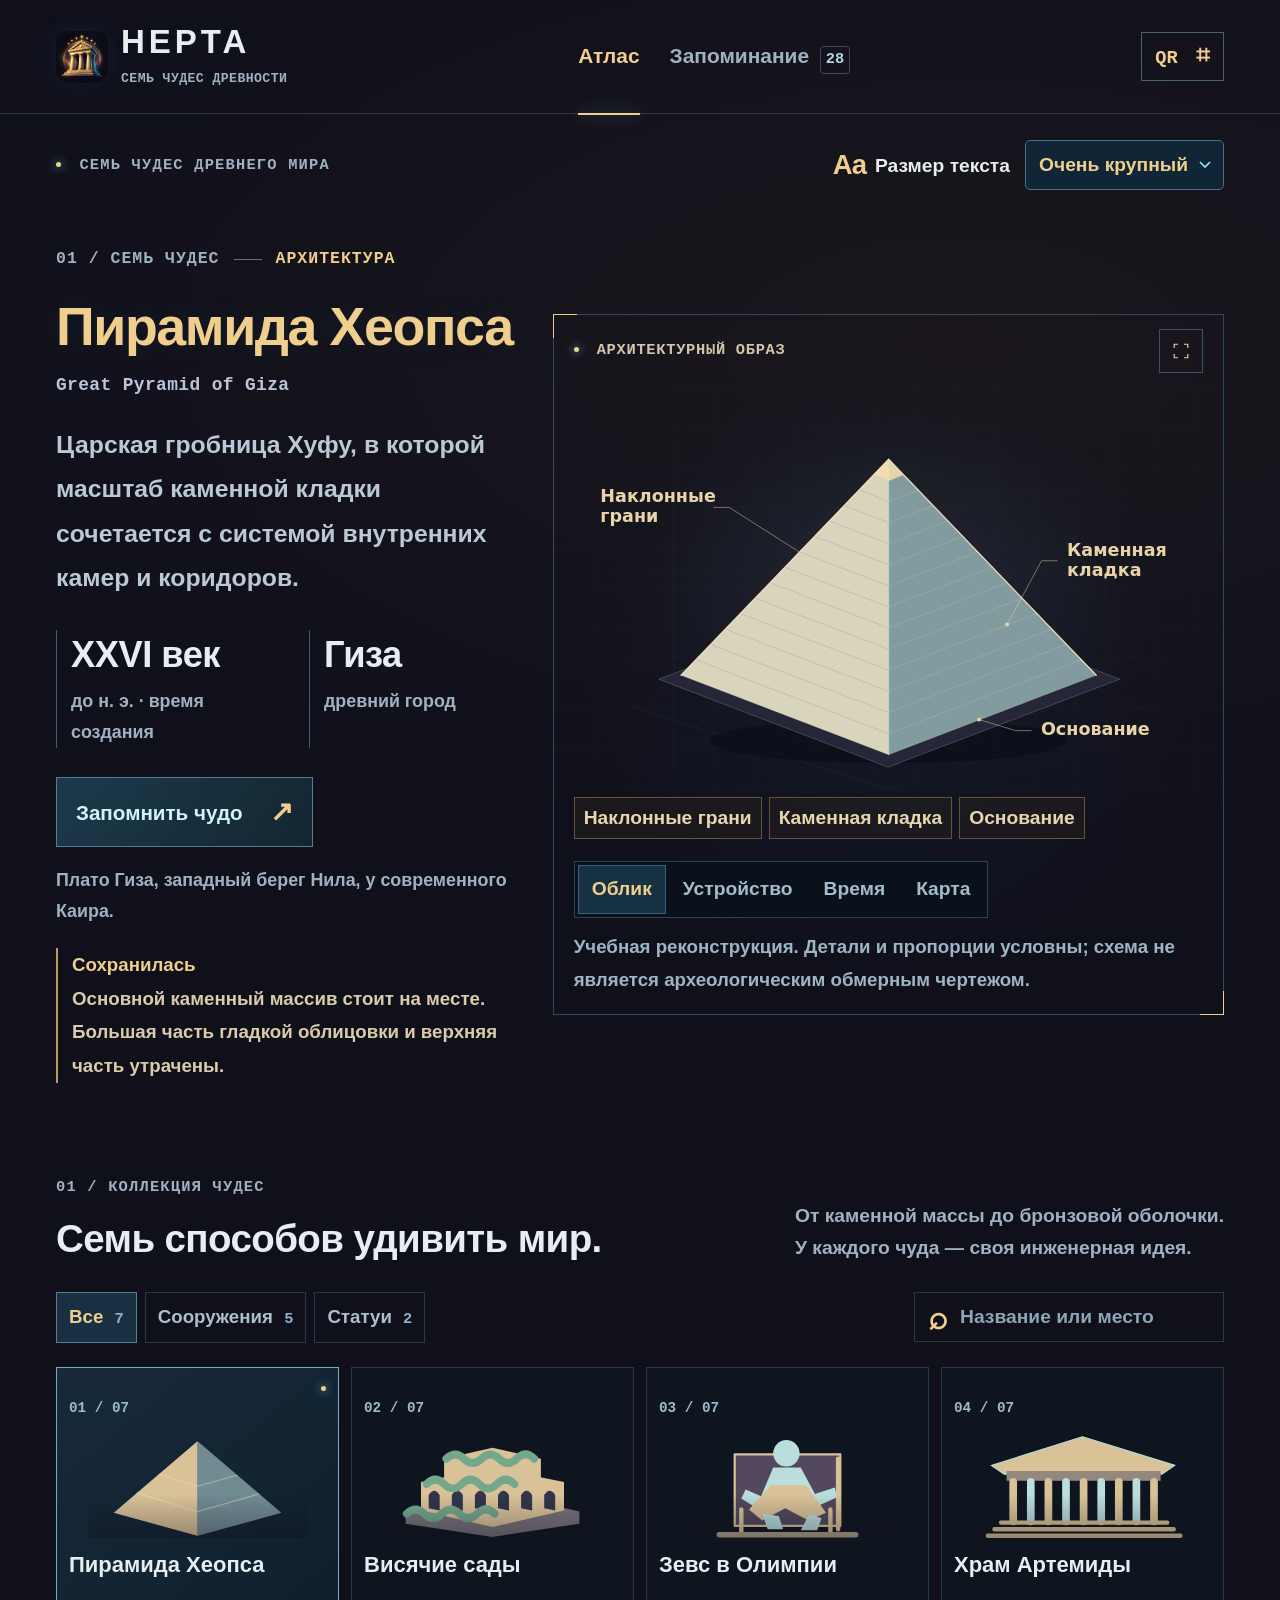
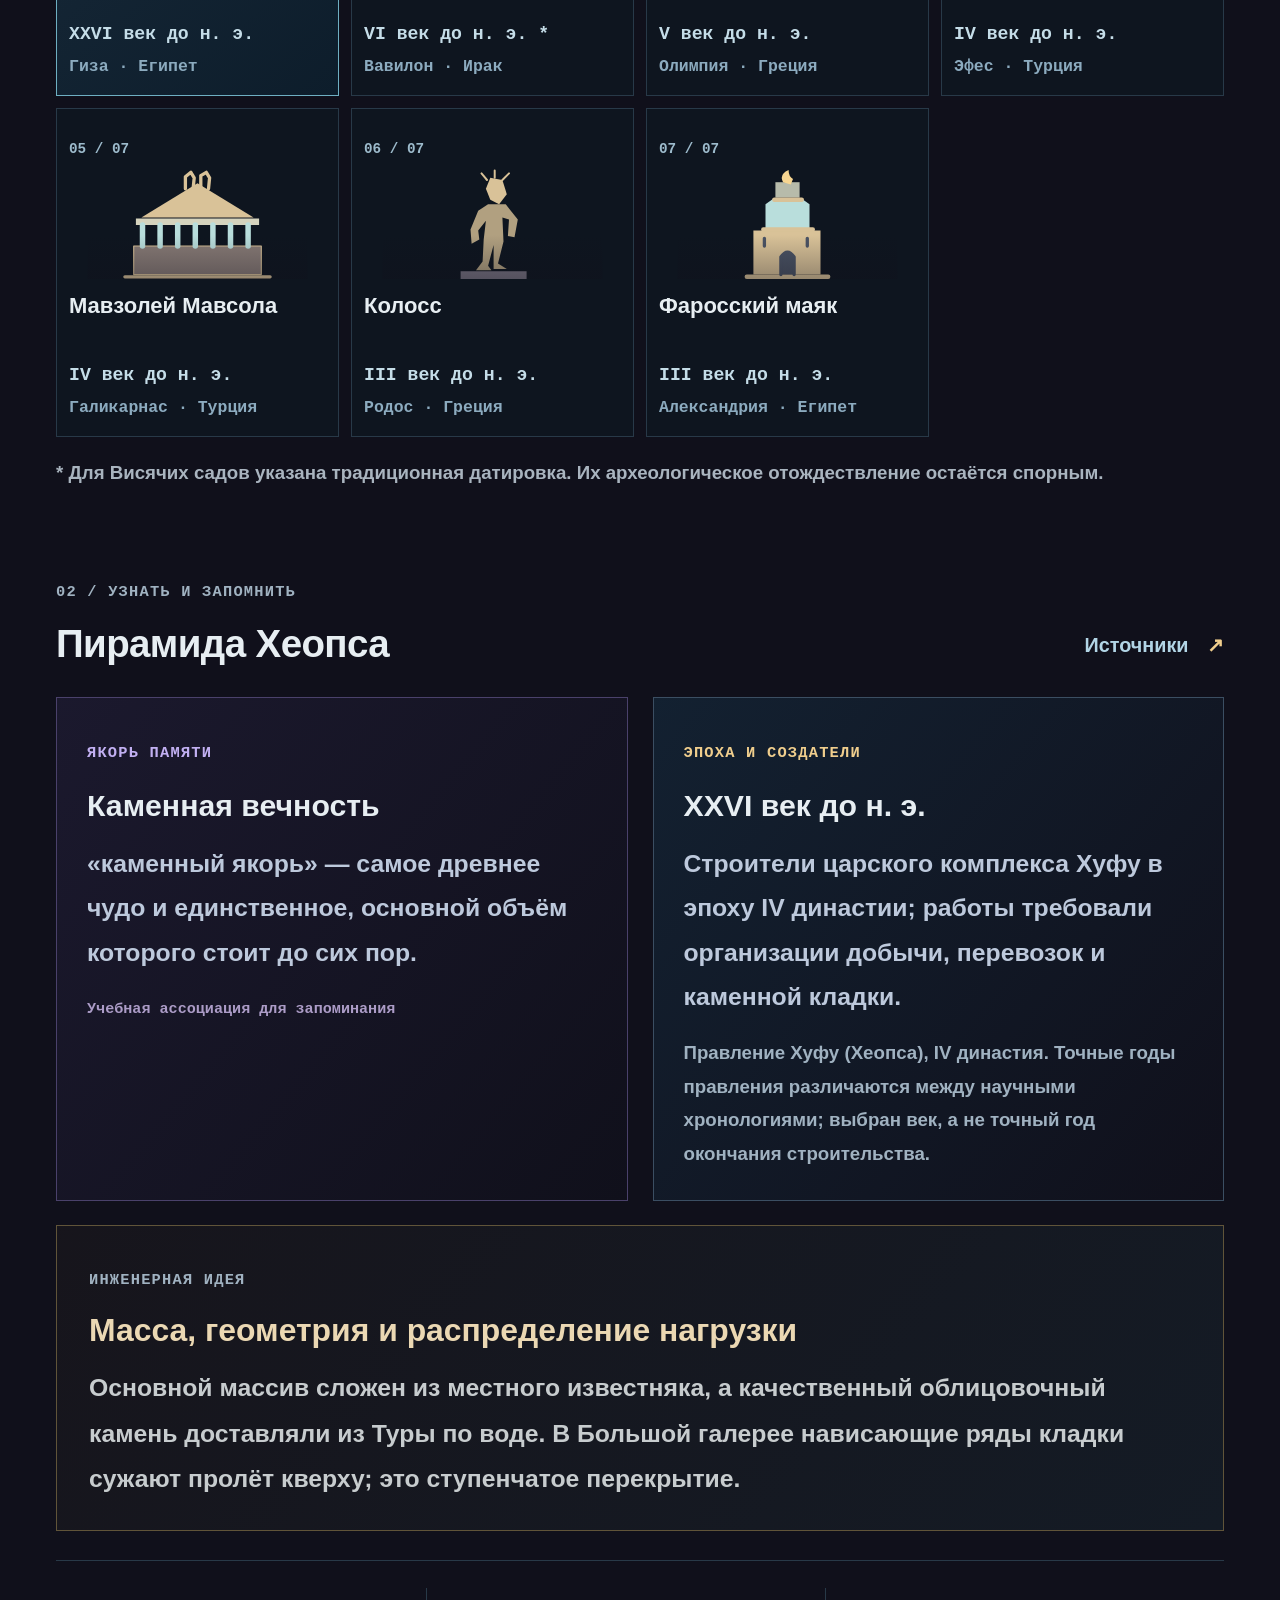
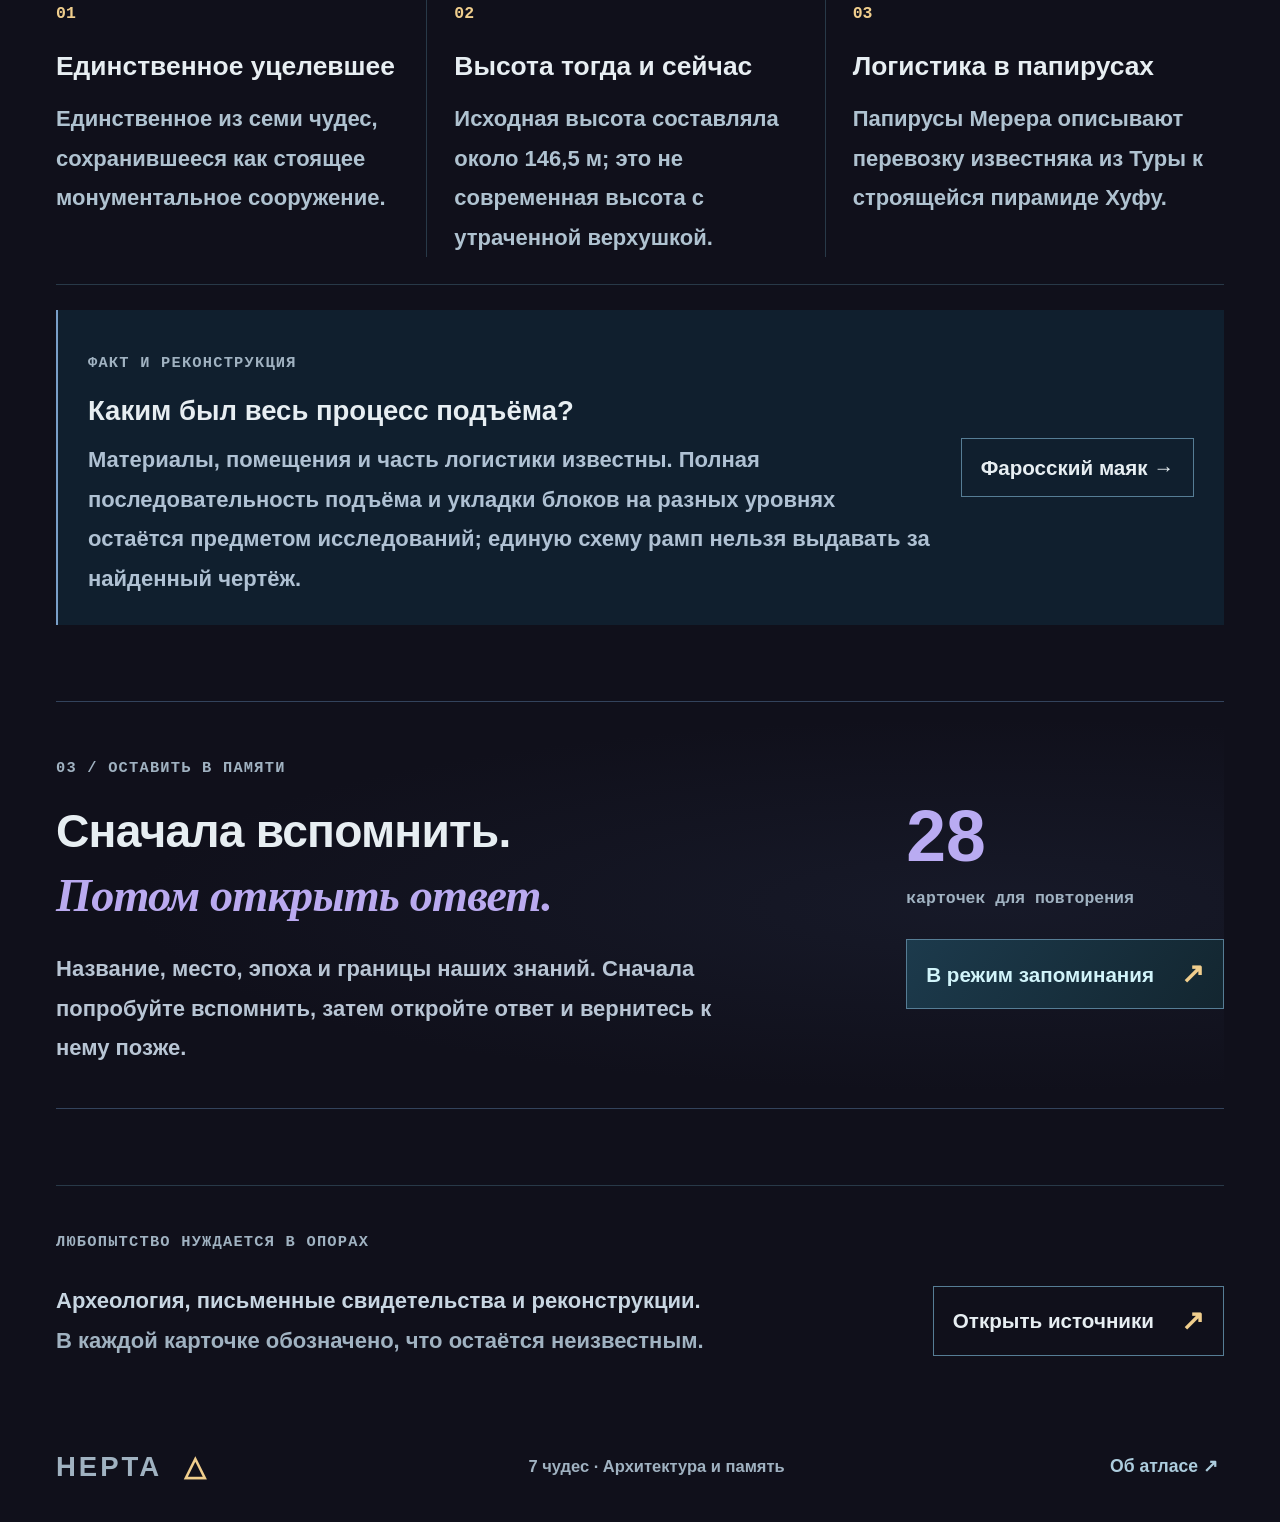
==== commit a7d8dd9c: "Add safe automatic updates and larger, heavier reading sizes" ====
--- a/docs/HEPTA.html
+++ b/docs/HEPTA.html
@@ -1,6 +1,7 @@
 <!doctype html>
 <html lang="ru" data-text-size="large">
 <head>
+  <meta name="atlas-app" content="hepta"><meta name="atlas-version" content="r-4f8af15305ff7632f6db"><meta name="atlas-built" content="2026-10-10T07:00:52+00:00">
   <meta charset="utf-8"><meta name="viewport" content="width=device-width,initial-scale=1">
   <meta name="theme-color" content="#10101b"><meta name="description" content="HEPTA — семь чудес Древнего мира. Архитектурные схемы, история, карта и карточки для запоминания.">
   <meta name="application-name" content="HEPTA"><meta name="apple-mobile-web-app-title" content="HEPTA"><meta name="apple-mobile-web-app-capable" content="yes"><meta name="mobile-web-app-capable" content="yes">
@@ -8,7 +9,7 @@
   <title>HEPTA — Семь чудес Древнего мира</title>
   <script>try{const v=localStorage.getItem('hepta-text-size');if(['normal','large','xlarge'].includes(v))document.documentElement.dataset.textSize=v;}catch{}</script>
   <style>:root{color-scheme:dark;--bg:#10101b;--panel:#1b1c29;--border:#283948;--text:#e7eef2;--muted:#a0b2c1;--cyan:#f0ce8d;--violet:#c3b5ec;--amber:#9ce7e8;--sans:-apple-system,BlinkMacSystemFont,"Segoe UI",Arial,sans-serif;--mono:Menlo,Consolas,"Liberation Mono",monospace;--serif:Georgia,"Times New Roman",serif}
-*{box-sizing:border-box}html{font-size:16px;scroll-behavior:smooth;scroll-padding-top:30px;-webkit-text-size-adjust:100%;text-size-adjust:100%}html[data-text-size=large]{font-size:18px}html[data-text-size=xlarge]{font-size:20px}body{margin:0;background:var(--bg);color:var(--text);font-family:var(--sans);font-size:1.125rem;font-weight:500;line-height:1.75;-webkit-font-smoothing:antialiased;background-image:radial-gradient(ellipse 80% 500px at 75% 350px,#61452420,transparent)}button,input,select{font:inherit}button{color:inherit;background:none;border:0;cursor:pointer}a{color:inherit;text-decoration:none}button,a,select,input{-webkit-tap-highlight-color:transparent}button:focus-visible,a:focus-visible,select:focus-visible,input:focus-visible,[tabindex]:focus-visible{outline:2px solid var(--cyan);outline-offset:4px}button:disabled{cursor:default;opacity:.45}button[hidden],[hidden]{display:none!important}svg{display:block}::selection{background:#3b6a96;color:white}.skip-link{position:fixed;left:20px;top:-90px;background:var(--cyan);color:#0b1824;padding:12px 20px;z-index:100}.skip-link:focus{top:15px}.site-header{max-width:1560px;margin:auto;padding:24px 56px;display:flex;align-items:center;gap:35px;border-bottom:1px solid var(--border)}.brand{display:flex;align-items:center;gap:13px;flex-shrink:0}.app-icon{width:52px;height:52px;border-radius:13px;box-shadow:0 0 24px #458cca1c}.brand>span{font-size:1.5rem;font-weight:700;letter-spacing:4px;line-height:1.1}.brand small{display:block;font:600 .6rem/1.6 var(--mono);letter-spacing:1.2px;color:var(--muted);margin-top:8px}.main-nav{display:flex;align-items:center;justify-content:center;gap:30px;margin:auto;font-size:.95rem;font-weight:650}.main-nav button{position:relative;white-space:nowrap;padding:12px 0;color:var(--muted)}.main-nav .active{color:var(--cyan)}.main-nav .active:after{content:"";position:absolute;bottom:-28px;left:0;right:0;height:2px;background:var(--cyan);box-shadow:0 0 16px #7bddfe70}.nav-count{display:inline-grid;place-items:center;min-width:25px;padding:1px 5px;border:1px solid #394d66;color:#b5d5e9;border-radius:4px;margin-left:5px;font:600 .7rem/1.5 var(--mono)}.header-qr{font:650 .85rem var(--mono);padding:10px 13px;border:1px solid #446275;color:var(--cyan);white-space:nowrap}.header-qr span{font-size:1.1rem;padding-left:7px}main{max-width:1440px;margin:auto;padding:0 56px}.utility-bar{display:flex;align-items:center;justify-content:space-between;gap:25px;padding:26px 0 35px}.eyebrow{font:650 .7rem/1.75 var(--mono);letter-spacing:1.2px;color:var(--muted)}.eyebrow i,.viewer-top i{display:inline-block;width:5px;height:5px;vertical-align:middle;margin-right:8px;border-radius:50%;background:var(--cyan);box-shadow:0 0 10px #7fdbff}.reading-controls{display:flex;align-items:center;gap:15px}.reading-controls label{display:flex;align-items:center;gap:9px;font-size:.875rem;font-weight:650;white-space:nowrap}.reading-controls b{font-size:1.25rem;letter-spacing:-1px;color:var(--cyan)}select{font:600 .875rem/1.45 var(--sans);color:var(--cyan);background-color:#102535;border:1px solid #4c7085;border-radius:5px;min-height:46px;padding:10px 34px 10px 13px;max-width:100%;appearance:none;-webkit-appearance:none;background-image:url("data:image/svg+xml,%3Csvg xmlns='http://www.w3.org/2000/svg' width='12' height='8' viewBox='0 0 12 8'%3E%3Cpath d='m1 1 5 5 5-5' fill='none' stroke='%2382e9f7' stroke-width='1.7'/%3E%3C/svg%3E");background-repeat:no-repeat;background-position:right 12px center;background-size:12px 8px}.hero{display:grid;grid-template-columns:minmax(310px,.9fr) minmax(0,1.3fr);gap:32px;align-items:center;min-height:540px}.hero-copy{padding:20px 0}.wonder-meta{font:600 .75rem/1.65 var(--mono);color:var(--cyan);letter-spacing:1px;display:flex;gap:14px;align-items:center;flex-wrap:wrap}.wonder-meta>span:first-child{color:var(--muted)}.wonder-meta i{width:28px;height:1px;background:#567386}h1{font-size:clamp(3rem,5.8vw,4.75rem);line-height:1.15;font-weight:650;letter-spacing:-2.5px;margin:23px 0 13px;color:var(--cyan);text-shadow:0 0 35px #78dfff16}h1.long-title{font-size:clamp(2.25rem,4.2vw,3.6rem);letter-spacing:-1.4px}.wonder-english{font:550 .8125rem/1.75 var(--mono);color:#bbc5da;letter-spacing:.4px;margin:0 0 21px}.hero-summary{font-size:1.125rem;line-height:1.8;color:#bac9d5;max-width:510px;margin:0}.hero-stats{display:flex;flex-wrap:wrap;gap:28px;margin:29px 0}.hero-stats>div{border-left:1px solid #3b5f70;padding-left:14px;min-width:0}.hero-stats strong{display:block;font-size:1.8rem;line-height:1.4;letter-spacing:-.5px;font-weight:650;white-space:nowrap}.hero-stats span{display:block;font:550 .7rem/1.75 var(--mono);color:var(--muted);margin-top:5px;max-width:210px}.primary-button,.secondary-button{display:inline-flex;align-items:center;justify-content:space-between;gap:27px;min-height:50px;padding:12px 19px;border:1px solid #567d95;font-size:.9375rem;font-weight:650;line-height:1.6;text-align:left}.primary-button{background:linear-gradient(125deg,#1c3a4c,#132630);color:#d1f4fa}.primary-button>span,.secondary-button>span{font-size:1.25rem;color:var(--cyan)}.primary-button:hover,.secondary-button:hover{border-color:var(--cyan);background-color:#18364b;box-shadow:0 0 24px #6acafa12}.hero-location{font-size:.8125rem;color:var(--muted);line-height:1.7;max-width:490px;margin:18px 0 0}.viewer{border:1px solid #2b4b60;background:radial-gradient(ellipse at 50% 50%,#14375633,transparent 65%);position:relative;isolation:isolate;min-width:0}.viewer:before,.viewer:after{content:"";position:absolute;width:23px;height:23px;border-color:var(--cyan);pointer-events:none}.viewer:before{top:-1px;left:-1px;border-top:1px solid;border-left:1px solid}.viewer:after{right:-1px;bottom:-1px;border-right:1px solid;border-bottom:1px solid}.viewer-top{display:flex;align-items:center;justify-content:space-between;gap:15px;padding:14px 20px;font:650 .7rem/1.65 var(--mono);letter-spacing:.7px;color:#b0d3e0}.icon-button{display:grid;place-items:center;flex-shrink:0;width:42px;height:42px;border:1px solid #365369;color:var(--cyan);line-height:1}.icon-button svg{width:18px;stroke:currentColor;stroke-width:1.6;fill:none}.icon-button:hover{background:#1a3247}.viewer-content{height:410px;min-height:0;overflow:hidden;position:relative;background-image:linear-gradient(#8ac0e406 1px,transparent 1px),linear-gradient(90deg,#8ac0e406 1px,transparent 1px);background-size:40px 40px}.viewer-content>svg{width:100%;height:100%}.viewer-bottom{display:flex;align-items:center;justify-content:space-between;gap:18px;padding:10px 20px 13px;flex-wrap:wrap}.view-tabs{display:flex;background:#08111bbb;border:1px solid #2c4556;padding:3px;gap:3px}.view-tabs button{font-size:.875rem;font-weight:650;line-height:1.5;color:#a4bccb;padding:9px 17px;border:1px solid transparent;min-height:42px;white-space:nowrap}.view-tabs .active{background:#163243;border-color:#386279;color:var(--cyan)}.viewer-code{font:600 .65rem/1.65 var(--mono);letter-spacing:1px;color:#8faabc}.viewer-note{font-size:.6875rem;line-height:1.75;font-weight:550;color:#9db5c4;margin:0;padding:0 20px 17px}.viewer.expanded{position:fixed;inset:18px;z-index:50;background:var(--bg);box-shadow:0 0 0 35px #030711e8;display:flex;flex-direction:column}.expanded .viewer-content{flex:1;height:auto}.expanded .viewer-bottom,.expanded .viewer-note{width:100%;max-width:900px;align-self:center}.section-heading{display:flex;align-items:flex-end;justify-content:space-between;gap:25px;margin-bottom:27px}.section-heading h2{font-size:1.75rem;font-weight:650;line-height:1.35;letter-spacing:-.6px;margin:9px 0 0}.section-heading>p{font-size:.875rem;line-height:1.7;color:var(--muted);margin:0}.collection{padding-top:58px}.collection-toolbar{display:flex;justify-content:space-between;gap:25px;align-items:center;margin-bottom:24px}.range-filters{display:flex;gap:8px;flex-wrap:wrap}.range-filters button{font-size:.85rem;font-weight:600;white-space:nowrap;padding:8px 12px;border:1px solid var(--border);min-height:42px;color:#adbfcd}.range-filters span{font:600 .7rem var(--mono);color:#8cb3cb;margin-left:6px}.range-filters .active{border-color:#587f91;background:#193042;color:var(--cyan)}.search{display:flex;align-items:center;border:1px solid var(--border);padding:6px 13px;gap:10px;max-width:310px;width:100%}.search span{font-size:1.5rem;line-height:1;color:var(--cyan)}.search input{font-size:.875rem;width:100%;min-width:0;border:0;background:none;color:var(--text);outline:none;min-height:33px}.search:focus-within{border-color:var(--cyan)}.search input::placeholder{color:#8ca6b7}.wonder-grid{display:grid;grid-template-columns:repeat(7,minmax(0,1fr));gap:12px}.wonder-card{border:1px solid var(--border);background:#0e1a248c;padding:14px 12px;text-align:left;position:relative;min-width:0;transition:background .15s,border-color .15s}.wonder-card:hover{background:#172c3b;border-color:#49758f}.wonder-card.selected{border-color:#6eafc2;background:linear-gradient(140deg,#1d3b4e99,#0d1d2b)}.wonder-card.selected:after{content:"";position:absolute;right:12px;top:18px;width:5px;height:5px;border-radius:50%;background:var(--cyan);box-shadow:0 0 10px #73dffe}.wonder-card-number{font:600 .65rem var(--mono);color:#9dbbcc}.wonder-card-visual{height:68px;margin:3px 0 11px}.wonder-card-visual svg{width:100%;height:100%}.wonder-card-name{font-size:.825rem;font-weight:650;line-height:1.45;display:block;min-height:2.9em}.wonder-card-alt{font:600 .72rem/1.6 var(--mono);display:block;color:#c5dde8;margin-top:7px}.wonder-card-range{font:550 .6rem/1.7 var(--mono);color:#8cabbf;display:block;margin-top:4px;letter-spacing:.4px}.empty-search{padding:35px 20px;border:1px solid var(--border);text-align:center;font-size:1rem;color:var(--muted)}.empty-search button{color:var(--cyan);text-decoration:underline;margin-left:10px}.wonder-details{padding-top:76px}.text-button{font-size:.9rem;font-weight:650;line-height:1.6;color:#b2d5e6;padding:8px 0}.text-button>span{margin-left:13px;color:var(--cyan)}.insight-grid{display:grid;grid-template-columns:1fr 1fr;gap:25px}.memory-anchor,.historical-context{padding:29px 30px;border:1px solid #4a416b;background:linear-gradient(130deg,#29244570,transparent)}.memory-anchor .eyebrow{color:#c2b0f2}.historical-context{border-color:#3b4e62;background:linear-gradient(130deg,#16344a77,transparent)}.historical-context .eyebrow{color:var(--cyan)}.insight-grid h3{font-size:1.375rem;font-weight:650;line-height:1.5;margin:13px 0}.insight-grid p{font-size:1.125rem;line-height:1.8;color:#bdc9dc;margin:0}.memory-anchor small{font:500 .6875rem/1.8 var(--mono);color:#ac9cc7;display:block;margin-top:21px}.historical-context .history-note{font-size:.85rem;margin-top:16px;color:var(--muted)}.facts-grid{display:grid;grid-template-columns:repeat(3,1fr);gap:27px;border-top:1px solid var(--border);border-bottom:1px solid var(--border);margin-top:29px;padding:27px 0}.fact-item{border-right:1px solid var(--border);padding-right:26px}.fact-item:last-child{border-right:0;padding-right:0}.fact-item>span{font:600 .75rem var(--mono);color:var(--cyan)}.fact-item h3{font-size:1.2rem;font-weight:650;line-height:1.5;margin:16px 0 12px}.fact-item p{font-size:1rem;line-height:1.8;color:#afc2d0;margin:0}.pair-panel{display:flex;align-items:center;justify-content:space-between;gap:28px;padding:27px 30px;background:#101f2e;border-left:2px solid #7a9fc9;margin-top:25px}.pair-panel>div{flex:1;min-width:0}.pair-panel h3{font-size:1.25rem;line-height:1.5;margin:9px 0;font-weight:650}.pair-panel p{font-size:1rem;line-height:1.8;color:#afc1d3;margin:0}.pair-panel button{max-width:280px;flex-shrink:0}.learn-invite{display:flex;justify-content:space-between;align-items:center;gap:60px;border-top:1px solid #33435c;border-bottom:1px solid #33435c;padding:40px 0;margin:76px 0;background:radial-gradient(ellipse at 80% 50%,#2730494a,transparent 65%)}.learn-invite>div:first-child{max-width:690px}.learn-invite h2{font-size:2.1rem;font-weight:600;line-height:1.4;letter-spacing:-.8px;margin:13px 0 20px}.learn-invite em{font-family:var(--serif);color:#baaaf0;font-weight:500}.learn-invite p{font-size:1rem;line-height:1.8;color:#b8c5d4;margin:0}.invite-action{display:flex;align-items:flex-start;flex-direction:column;min-width:300px}.invite-count{font-size:3.25rem;font-weight:600;line-height:1;color:#b9abf2}.invite-label{font:500 .75rem/1.8 var(--mono);color:var(--muted);margin:12px 0 25px}.source-strip{border-top:1px solid var(--border);padding:30px 0;margin:60px 0 30px}.source-strip>div{display:flex;justify-content:space-between;align-items:center;gap:30px}.source-strip p{font-size:1rem;line-height:1.8;color:#c8d6e2}.source-strip p span{color:var(--muted)}.source-strip button{flex-shrink:0}footer{max-width:1440px;margin:auto;padding:0 56px 30px;display:flex;align-items:center;justify-content:space-between;gap:25px;font-size:.75rem;color:var(--muted);line-height:1.8}.footer-brand{font-size:1.25rem;font-weight:650;letter-spacing:3px;display:flex;align-items:center;gap:22px}.footer-brand span{color:var(--cyan)}footer button{font-size:.8rem;color:#adcdde}.learn-heading{padding:20px 0 30px}.learn-heading h1{color:#e6eef9;font-size:clamp(2.8rem,5.3vw,4rem);margin:14px 0 20px}.learn-heading h1 em{font-family:var(--serif);color:#b9a9ee;font-weight:500}.learn-heading>p{font-size:1.125rem;color:#b8c6d6;line-height:1.8;max-width:790px;margin:0}.study-stats{display:grid;grid-template-columns:repeat(3,1fr);border-top:1px solid var(--border);border-bottom:1px solid var(--border);padding:27px 0;gap:27px}.study-stats>div{border-left:1px solid #3a536b;padding-left:21px}.study-stats strong{display:block;font-size:2.1rem;font-weight:600;line-height:1.3}.study-stats span{font-size:.85rem;color:var(--muted);display:block;margin-top:7px}.study-stats>div:first-child strong{color:var(--cyan)}.review-setup{background:#111e2c;border:1px solid #2f4358;padding:29px 31px;margin-top:30px}.setup-fields{display:grid;grid-template-columns:1fr 1fr;gap:27px}.setup-fields label{font-size:.875rem;font-weight:600;color:#afc1d0}.setup-fields select{display:block;width:100%;margin-top:10px;color:#d7eaf7}.start-review{display:flex;align-items:center;justify-content:space-between;gap:25px;border-top:1px solid #2d4054;margin-top:27px;padding-top:25px}.start-review h2{font-size:1.375rem;font-weight:650;line-height:1.5;margin:0 0 8px}.start-review p{font-size:.95rem;color:#acbfd0;line-height:1.7;margin:0;max-width:660px}.start-review .primary-button{flex-shrink:0}.review-setup>.text-button{margin-top:18px}.study-method{display:grid;grid-template-columns:repeat(3,1fr);gap:32px;padding-top:40px}.study-method>div>span{font:600 .8rem var(--mono);color:var(--violet)}.study-method h3{font-size:1.25rem;line-height:1.5;margin:13px 0 9px;font-weight:650}.study-method p{font-size:1rem;color:#afc0d0;line-height:1.8;margin:0}.review-session{max-width:890px;margin:0 auto}.session-top{display:flex;align-items:center;justify-content:space-between;gap:20px;margin-bottom:17px}.session-top>span{font:600 .8rem/1.7 var(--mono);color:#b3c9dc}.session-progress{height:3px;background:#243246;margin-bottom:23px}.session-progress>span{display:block;height:100%;background:linear-gradient(90deg,var(--cyan),var(--violet));transition:width .2s}.flashcard{min-height:450px;text-align:center;padding:38px 45px;border:1px solid #476479;background:radial-gradient(ellipse at 50% 0,#21344d77,transparent 75%),#101b2a;box-shadow:0 0 40px #060d191a;display:flex;flex-direction:column;justify-content:center}.flashcard>.eyebrow{color:#acc5dc}.card-motif{color:#7cdcef;font:3.2rem/1 var(--serif);margin:22px 0 12px;text-shadow:0 0 25px #82dbff44}.flashcard h2{font-size:1.7rem;font-weight:650;line-height:1.5;letter-spacing:-.5px;margin:15px auto;max-width:720px}.flashcard #card-hint{font-size:1rem;line-height:1.8;max-width:620px;color:#a9bfce;margin:17px auto 27px}.flashcard .primary-button{margin:0 auto;gap:40px}.flashcard #card-answer{font-size:2.1rem;color:var(--cyan);line-height:1.4}.answer-detail{font-size:1.125rem;color:#c3d4e2;line-height:1.8}.answer-anchor{border-top:1px solid #3c3859;text-align:left;padding-top:19px;margin:22px 0 12px}.answer-anchor>span{font:650 .75rem var(--mono);color:var(--violet);letter-spacing:1px}.answer-anchor p{font-size:1rem;line-height:1.8;color:#c6beda;margin:8px 0 0}.rating-buttons{display:grid;grid-template-columns:repeat(3,1fr);gap:13px;margin-top:20px}.rating-buttons button{padding:18px 12px;border:1px solid #46506a;background:#111f30;min-width:0}.rating-buttons button:first-child{border-color:#77613e;background:#2b241d}.rating-buttons button:last-child{border-color:#546194;background:#1c263f}.rating-buttons button:hover{border-color:var(--cyan)}.rating-buttons strong{display:block;font-size:1.0625rem;line-height:1.5;font-weight:650}.rating-buttons span{display:block;font-size:.8rem;line-height:1.6;color:#a8becf;margin-top:5px}.rating-buttons button:first-child span{color:#d2b791}.study-footnote{font-size:.8rem;line-height:1.8;color:#94afc2;margin:21px 0 0}.review-complete{text-align:center;border:1px solid #34596b;padding:45px 35px;background:#101e2c;max-width:840px;margin:auto}.finish-symbol{color:var(--cyan);font-size:3rem}.review-complete h2{font-size:2rem;font-weight:650;line-height:1.4}.review-complete p{font-size:1.125rem;line-height:1.8;color:#b4c8d7}.review-complete button{margin:18px auto 0}.height-chart{height:100%;overflow-y:auto;padding:8px 20px 15px;scrollbar-width:thin;scrollbar-color:#467590 #0b1724}.chart-intro{font-size:.75rem;color:var(--muted);line-height:1.7;margin:0 0 13px}.height-row{display:grid;grid-template-columns:minmax(105px,1.4fr) minmax(20px,1fr) auto;align-items:center;gap:13px;border-bottom:1px solid #243c4d;min-height:44px;width:100%;padding:9px 0;text-align:left}.height-row .chart-name{font-size:.8rem;font-weight:600;line-height:1.5}.height-row .chart-value{font:600 .7rem var(--mono);color:#afcede;white-space:nowrap}.bar-track{height:5px;background:#233346;display:block}.bar-track i{display:block;min-width:3px;height:100%;background:#617695}.height-row.active{color:var(--cyan)}.height-row.active .bar-track i{background:var(--cyan);box-shadow:0 0 13px #84dcff33}.map-dot{cursor:pointer}.map-dot .map-hit{fill:transparent}.map-dot .map-badge{fill:#102438;stroke:#72bad7;stroke-width:1.4}.map-dot text{font:700 23px var(--sans);text-anchor:middle;dominant-baseline:middle;fill:#d7f2ff;pointer-events:none}.map-dot.active .map-badge{fill:#4c3b27;stroke:var(--amber);stroke-width:2}.map-dot:focus-visible .map-badge{stroke:white;stroke-width:3}.map-caption{font:600 20px var(--mono);fill:#8eafc9;letter-spacing:1px}.map-degree{font:500 17px var(--mono);fill:#64849b}dialog{background:#101e2c;color:var(--text);border:1px solid #466579;padding:30px 34px;max-width:860px;width:calc(100% - 30px);max-height:88dvh;box-shadow:0 0 90px #0008}dialog::backdrop{background:#030a13e8;backdrop-filter:blur(8px)}.dialog-top{display:flex;align-items:center;justify-content:space-between;gap:15px}dialog h2{font-size:1.8rem;font-weight:650;line-height:1.4;margin:22px 0}dialog>p{font-size:1rem;line-height:1.8;color:#bbccda}.source-group{border-top:1px solid var(--border);padding-top:18px;margin-top:25px}.source-group h3{font-size:1.3rem;font-weight:650;margin:5px 0 15px}.source-link{display:block;border-left:1px solid #52748f;padding-left:16px;margin:18px 0}.source-link strong{display:block;font-size:.9375rem;line-height:1.75;color:var(--cyan);font-weight:650}.source-link span{display:block;font-size:.875rem;color:#a3bbcd;line-height:1.75;margin-top:5px}.source-link:hover strong{text-decoration:underline}.source-policy{font-size:.8rem;line-height:1.85;border-top:1px solid var(--border);padding-top:20px;margin-top:28px}.height-note{font-size:.85rem;color:#b6c8d8;line-height:1.8}.qr-art{background:white;max-width:270px;margin:23px auto}.qr-art svg{width:100%;height:auto}#qr-dialog{max-width:490px;text-align:center}#qr-dialog .dialog-top{text-align:left}#qr-dialog>p{font-size:1rem}.qr-url{display:block;font:600 .8rem/1.8 var(--mono);color:var(--cyan);overflow-wrap:anywhere;margin:21px 0}#qr-dialog>.secondary-button{margin:0 auto}.toast{position:fixed;left:50%;bottom:24px;transform:translate(-50%,20px);padding:12px 23px;border:1px solid #567993;background:#132c3d;color:#dbf2ff;opacity:0;pointer-events:none;transition:.2s;z-index:100;font-size:.9rem;text-align:center;max-width:calc(100% - 32px)}.toast.show{opacity:1;transform:translate(-50%,0)}
+*{box-sizing:border-box}html{font-size:16px;scroll-behavior:smooth;scroll-padding-top:30px;-webkit-text-size-adjust:100%;text-size-adjust:100%}html[data-text-size=large]{font-size:18px}html[data-text-size=xlarge]{font-size:20px}body{margin:0;background:var(--bg);color:var(--text);font-family:var(--sans);font-size:1.125rem;font-weight:600;line-height:1.75;-webkit-font-smoothing:antialiased;background-image:radial-gradient(ellipse 80% 500px at 75% 350px,#61452420,transparent)}button,input,select{font:inherit}button{color:inherit;background:none;border:0;cursor:pointer}a{color:inherit;text-decoration:none}button,a,select,input{-webkit-tap-highlight-color:transparent}button:focus-visible,a:focus-visible,select:focus-visible,input:focus-visible,[tabindex]:focus-visible{outline:2px solid var(--cyan);outline-offset:4px}button:disabled{cursor:default;opacity:.45}button[hidden],[hidden]{display:none!important}svg{display:block}::selection{background:#3b6a96;color:white}.skip-link{position:fixed;left:20px;top:-90px;background:var(--cyan);color:#0b1824;padding:12px 20px;z-index:100}.skip-link:focus{top:15px}.site-header{max-width:1560px;margin:auto;padding:24px 56px;display:flex;align-items:center;gap:35px;border-bottom:1px solid var(--border)}.brand{display:flex;align-items:center;gap:13px;flex-shrink:0}.app-icon{width:52px;height:52px;border-radius:13px;box-shadow:0 0 24px #458cca1c}.brand>span{font-size:1.5rem;font-weight:750;letter-spacing:4px;line-height:1.1}.brand small{display:block;font:700 .6rem/1.6 var(--mono);letter-spacing:1.2px;color:var(--muted);margin-top:8px}.main-nav{display:flex;align-items:center;justify-content:center;gap:30px;margin:auto;font-size:.95rem;font-weight:750}.main-nav button{position:relative;white-space:nowrap;padding:12px 0;color:var(--muted)}.main-nav .active{color:var(--cyan)}.main-nav .active:after{content:"";position:absolute;bottom:-28px;left:0;right:0;height:2px;background:var(--cyan);box-shadow:0 0 16px #7bddfe70}.nav-count{display:inline-grid;place-items:center;min-width:25px;padding:1px 5px;border:1px solid #394d66;color:#b5d5e9;border-radius:4px;margin-left:5px;font:700 .7rem/1.5 var(--mono)}.header-qr{font:750 .85rem var(--mono);padding:10px 13px;border:1px solid #446275;color:var(--cyan);white-space:nowrap}.header-qr span{font-size:1.1rem;padding-left:7px}main{max-width:1440px;margin:auto;padding:0 56px}.utility-bar{display:flex;align-items:center;justify-content:space-between;gap:25px;padding:26px 0 35px}.eyebrow{font:750 .7rem/1.75 var(--mono);letter-spacing:1.2px;color:var(--muted)}.eyebrow i,.viewer-top i{display:inline-block;width:5px;height:5px;vertical-align:middle;margin-right:8px;border-radius:50%;background:var(--cyan);box-shadow:0 0 10px #7fdbff}.reading-controls{display:flex;align-items:center;gap:15px}.reading-controls label{display:flex;align-items:center;gap:9px;font-size:.875rem;font-weight:750;white-space:nowrap}.reading-controls b{font-size:1.25rem;letter-spacing:-1px;color:var(--cyan)}select{font:700 .875rem/1.45 var(--sans);color:var(--cyan);background-color:#102535;border:1px solid #4c7085;border-radius:5px;min-height:46px;padding:10px 34px 10px 13px;max-width:100%;appearance:none;-webkit-appearance:none;background-image:url("data:image/svg+xml,%3Csvg xmlns='http://www.w3.org/2000/svg' width='12' height='8' viewBox='0 0 12 8'%3E%3Cpath d='m1 1 5 5 5-5' fill='none' stroke='%2382e9f7' stroke-width='1.7'/%3E%3C/svg%3E");background-repeat:no-repeat;background-position:right 12px center;background-size:12px 8px}.hero{display:grid;grid-template-columns:minmax(310px,.9fr) minmax(0,1.3fr);gap:32px;align-items:center;min-height:540px}.hero-copy{padding:20px 0}.wonder-meta{font:700 .75rem/1.65 var(--mono);color:var(--cyan);letter-spacing:1px;display:flex;gap:14px;align-items:center;flex-wrap:wrap}.wonder-meta>span:first-child{color:var(--muted)}.wonder-meta i{width:28px;height:1px;background:#567386}h1{font-size:clamp(3rem,5.8vw,4.75rem);line-height:1.15;font-weight:750;letter-spacing:-2.5px;margin:23px 0 13px;color:var(--cyan);text-shadow:0 0 35px #78dfff16}h1.long-title{font-size:clamp(2.25rem,4.2vw,3.6rem);letter-spacing:-1.4px}.wonder-english{font:650 .8125rem/1.75 var(--mono);color:#bbc5da;letter-spacing:.4px;margin:0 0 21px}.hero-summary{font-size:1.125rem;line-height:1.8;color:#bac9d5;max-width:510px;margin:0}.hero-stats{display:flex;flex-wrap:wrap;gap:28px;margin:29px 0}.hero-stats>div{border-left:1px solid #3b5f70;padding-left:14px;min-width:0}.hero-stats strong{display:block;font-size:1.8rem;line-height:1.4;letter-spacing:-.5px;font-weight:750;white-space:nowrap}.hero-stats span{display:block;font:650 .7rem/1.75 var(--mono);color:var(--muted);margin-top:5px;max-width:210px}.primary-button,.secondary-button{display:inline-flex;align-items:center;justify-content:space-between;gap:27px;min-height:50px;padding:12px 19px;border:1px solid #567d95;font-size:.9375rem;font-weight:750;line-height:1.6;text-align:left}.primary-button{background:linear-gradient(125deg,#1c3a4c,#132630);color:#d1f4fa}.primary-button>span,.secondary-button>span{font-size:1.25rem;color:var(--cyan)}.primary-button:hover,.secondary-button:hover{border-color:var(--cyan);background-color:#18364b;box-shadow:0 0 24px #6acafa12}.hero-location{font-size:.8125rem;color:var(--muted);line-height:1.7;max-width:490px;margin:18px 0 0}.viewer{border:1px solid #2b4b60;background:radial-gradient(ellipse at 50% 50%,#14375633,transparent 65%);position:relative;isolation:isolate;min-width:0}.viewer:before,.viewer:after{content:"";position:absolute;width:23px;height:23px;border-color:var(--cyan);pointer-events:none}.viewer:before{top:-1px;left:-1px;border-top:1px solid;border-left:1px solid}.viewer:after{right:-1px;bottom:-1px;border-right:1px solid;border-bottom:1px solid}.viewer-top{display:flex;align-items:center;justify-content:space-between;gap:15px;padding:14px 20px;font:750 .7rem/1.65 var(--mono);letter-spacing:.7px;color:#b0d3e0}.icon-button{display:grid;place-items:center;flex-shrink:0;width:42px;height:42px;border:1px solid #365369;color:var(--cyan);line-height:1}.icon-button svg{width:18px;stroke:currentColor;stroke-width:1.6;fill:none}.icon-button:hover{background:#1a3247}.viewer-content{height:410px;min-height:0;overflow:hidden;position:relative;background-image:linear-gradient(#8ac0e406 1px,transparent 1px),linear-gradient(90deg,#8ac0e406 1px,transparent 1px);background-size:40px 40px}.viewer-content>svg{width:100%;height:100%}.viewer-bottom{display:flex;align-items:center;justify-content:space-between;gap:18px;padding:10px 20px 13px;flex-wrap:wrap}.view-tabs{display:flex;background:#08111bbb;border:1px solid #2c4556;padding:3px;gap:3px}.view-tabs button{font-size:.875rem;font-weight:750;line-height:1.5;color:#a4bccb;padding:9px 17px;border:1px solid transparent;min-height:42px;white-space:nowrap}.view-tabs .active{background:#163243;border-color:#386279;color:var(--cyan)}.viewer-code{font:700 .65rem/1.65 var(--mono);letter-spacing:1px;color:#8faabc}.viewer-note{font-size:.6875rem;line-height:1.75;font-weight:650;color:#9db5c4;margin:0;padding:0 20px 17px}.viewer.expanded{position:fixed;inset:18px;z-index:50;background:var(--bg);box-shadow:0 0 0 35px #030711e8;display:flex;flex-direction:column}.expanded .viewer-content{flex:1;height:auto}.expanded .viewer-bottom,.expanded .viewer-note{width:100%;max-width:900px;align-self:center}.section-heading{display:flex;align-items:flex-end;justify-content:space-between;gap:25px;margin-bottom:27px}.section-heading h2{font-size:1.75rem;font-weight:750;line-height:1.35;letter-spacing:-.6px;margin:9px 0 0}.section-heading>p{font-size:.875rem;line-height:1.7;color:var(--muted);margin:0}.collection{padding-top:58px}.collection-toolbar{display:flex;justify-content:space-between;gap:25px;align-items:center;margin-bottom:24px}.range-filters{display:flex;gap:8px;flex-wrap:wrap}.range-filters button{font-size:.85rem;font-weight:700;white-space:nowrap;padding:8px 12px;border:1px solid var(--border);min-height:42px;color:#adbfcd}.range-filters span{font:700 .7rem var(--mono);color:#8cb3cb;margin-left:6px}.range-filters .active{border-color:#587f91;background:#193042;color:var(--cyan)}.search{display:flex;align-items:center;border:1px solid var(--border);padding:6px 13px;gap:10px;max-width:310px;width:100%}.search span{font-size:1.5rem;line-height:1;color:var(--cyan)}.search input{font-size:.875rem;width:100%;min-width:0;border:0;background:none;color:var(--text);outline:none;min-height:33px}.search:focus-within{border-color:var(--cyan)}.search input::placeholder{color:#8ca6b7}.wonder-grid{display:grid;grid-template-columns:repeat(7,minmax(0,1fr));gap:12px}.wonder-card{border:1px solid var(--border);background:#0e1a248c;padding:14px 12px;text-align:left;position:relative;min-width:0;transition:background .15s,border-color .15s}.wonder-card:hover{background:#172c3b;border-color:#49758f}.wonder-card.selected{border-color:#6eafc2;background:linear-gradient(140deg,#1d3b4e99,#0d1d2b)}.wonder-card.selected:after{content:"";position:absolute;right:12px;top:18px;width:5px;height:5px;border-radius:50%;background:var(--cyan);box-shadow:0 0 10px #73dffe}.wonder-card-number{font:700 .65rem var(--mono);color:#9dbbcc}.wonder-card-visual{height:68px;margin:3px 0 11px}.wonder-card-visual svg{width:100%;height:100%}.wonder-card-name{font-size:.825rem;font-weight:750;line-height:1.45;display:block;min-height:2.9em}.wonder-card-alt{font:700 .72rem/1.6 var(--mono);display:block;color:#c5dde8;margin-top:7px}.wonder-card-range{font:650 .6rem/1.7 var(--mono);color:#8cabbf;display:block;margin-top:4px;letter-spacing:.4px}.empty-search{padding:35px 20px;border:1px solid var(--border);text-align:center;font-size:1rem;color:var(--muted)}.empty-search button{color:var(--cyan);text-decoration:underline;margin-left:10px}.wonder-details{padding-top:76px}.text-button{font-size:.9rem;font-weight:750;line-height:1.6;color:#b2d5e6;padding:8px 0}.text-button>span{margin-left:13px;color:var(--cyan)}.insight-grid{display:grid;grid-template-columns:1fr 1fr;gap:25px}.memory-anchor,.historical-context{padding:29px 30px;border:1px solid #4a416b;background:linear-gradient(130deg,#29244570,transparent)}.memory-anchor .eyebrow{color:#c2b0f2}.historical-context{border-color:#3b4e62;background:linear-gradient(130deg,#16344a77,transparent)}.historical-context .eyebrow{color:var(--cyan)}.insight-grid h3{font-size:1.375rem;font-weight:750;line-height:1.5;margin:13px 0}.insight-grid p{font-size:1.125rem;line-height:1.8;color:#bdc9dc;margin:0}.memory-anchor small{font:600 .6875rem/1.8 var(--mono);color:#ac9cc7;display:block;margin-top:21px}.historical-context .history-note{font-size:.85rem;margin-top:16px;color:var(--muted)}.facts-grid{display:grid;grid-template-columns:repeat(3,1fr);gap:27px;border-top:1px solid var(--border);border-bottom:1px solid var(--border);margin-top:29px;padding:27px 0}.fact-item{border-right:1px solid var(--border);padding-right:26px}.fact-item:last-child{border-right:0;padding-right:0}.fact-item>span{font:700 .75rem var(--mono);color:var(--cyan)}.fact-item h3{font-size:1.2rem;font-weight:750;line-height:1.5;margin:16px 0 12px}.fact-item p{font-size:1rem;line-height:1.8;color:#afc2d0;margin:0}.pair-panel{display:flex;align-items:center;justify-content:space-between;gap:28px;padding:27px 30px;background:#101f2e;border-left:2px solid #7a9fc9;margin-top:25px}.pair-panel>div{flex:1;min-width:0}.pair-panel h3{font-size:1.25rem;line-height:1.5;margin:9px 0;font-weight:750}.pair-panel p{font-size:1rem;line-height:1.8;color:#afc1d3;margin:0}.pair-panel button{max-width:280px;flex-shrink:0}.learn-invite{display:flex;justify-content:space-between;align-items:center;gap:60px;border-top:1px solid #33435c;border-bottom:1px solid #33435c;padding:40px 0;margin:76px 0;background:radial-gradient(ellipse at 80% 50%,#2730494a,transparent 65%)}.learn-invite>div:first-child{max-width:690px}.learn-invite h2{font-size:2.1rem;font-weight:700;line-height:1.4;letter-spacing:-.8px;margin:13px 0 20px}.learn-invite em{font-family:var(--serif);color:#baaaf0;font-weight:600}.learn-invite p{font-size:1rem;line-height:1.8;color:#b8c5d4;margin:0}.invite-action{display:flex;align-items:flex-start;flex-direction:column;min-width:300px}.invite-count{font-size:3.25rem;font-weight:700;line-height:1;color:#b9abf2}.invite-label{font:600 .75rem/1.8 var(--mono);color:var(--muted);margin:12px 0 25px}.source-strip{border-top:1px solid var(--border);padding:30px 0;margin:60px 0 30px}.source-strip>div{display:flex;justify-content:space-between;align-items:center;gap:30px}.source-strip p{font-size:1rem;line-height:1.8;color:#c8d6e2}.source-strip p span{color:var(--muted)}.source-strip button{flex-shrink:0}footer{max-width:1440px;margin:auto;padding:0 56px 30px;display:flex;align-items:center;justify-content:space-between;gap:25px;font-size:.75rem;color:var(--muted);line-height:1.8}.footer-brand{font-size:1.25rem;font-weight:750;letter-spacing:3px;display:flex;align-items:center;gap:22px}.footer-brand span{color:var(--cyan)}footer button{font-size:.8rem;color:#adcdde}.learn-heading{padding:20px 0 30px}.learn-heading h1{color:#e6eef9;font-size:clamp(2.8rem,5.3vw,4rem);margin:14px 0 20px}.learn-heading h1 em{font-family:var(--serif);color:#b9a9ee;font-weight:600}.learn-heading>p{font-size:1.125rem;color:#b8c6d6;line-height:1.8;max-width:790px;margin:0}.study-stats{display:grid;grid-template-columns:repeat(3,1fr);border-top:1px solid var(--border);border-bottom:1px solid var(--border);padding:27px 0;gap:27px}.study-stats>div{border-left:1px solid #3a536b;padding-left:21px}.study-stats strong{display:block;font-size:2.1rem;font-weight:700;line-height:1.3}.study-stats span{font-size:.85rem;color:var(--muted);display:block;margin-top:7px}.study-stats>div:first-child strong{color:var(--cyan)}.review-setup{background:#111e2c;border:1px solid #2f4358;padding:29px 31px;margin-top:30px}.setup-fields{display:grid;grid-template-columns:1fr 1fr;gap:27px}.setup-fields label{font-size:.875rem;font-weight:700;color:#afc1d0}.setup-fields select{display:block;width:100%;margin-top:10px;color:#d7eaf7}.start-review{display:flex;align-items:center;justify-content:space-between;gap:25px;border-top:1px solid #2d4054;margin-top:27px;padding-top:25px}.start-review h2{font-size:1.375rem;font-weight:750;line-height:1.5;margin:0 0 8px}.start-review p{font-size:.95rem;color:#acbfd0;line-height:1.7;margin:0;max-width:660px}.start-review .primary-button{flex-shrink:0}.review-setup>.text-button{margin-top:18px}.study-method{display:grid;grid-template-columns:repeat(3,1fr);gap:32px;padding-top:40px}.study-method>div>span{font:700 .8rem var(--mono);color:var(--violet)}.study-method h3{font-size:1.25rem;line-height:1.5;margin:13px 0 9px;font-weight:750}.study-method p{font-size:1rem;color:#afc0d0;line-height:1.8;margin:0}.review-session{max-width:890px;margin:0 auto}.session-top{display:flex;align-items:center;justify-content:space-between;gap:20px;margin-bottom:17px}.session-top>span{font:700 .8rem/1.7 var(--mono);color:#b3c9dc}.session-progress{height:3px;background:#243246;margin-bottom:23px}.session-progress>span{display:block;height:100%;background:linear-gradient(90deg,var(--cyan),var(--violet));transition:width .2s}.flashcard{min-height:450px;text-align:center;padding:38px 45px;border:1px solid #476479;background:radial-gradient(ellipse at 50% 0,#21344d77,transparent 75%),#101b2a;box-shadow:0 0 40px #060d191a;display:flex;flex-direction:column;justify-content:center}.flashcard>.eyebrow{color:#acc5dc}.card-motif{color:#7cdcef;font:3.2rem/1 var(--serif);margin:22px 0 12px;text-shadow:0 0 25px #82dbff44}.flashcard h2{font-size:1.7rem;font-weight:750;line-height:1.5;letter-spacing:-.5px;margin:15px auto;max-width:720px}.flashcard #card-hint{font-size:1rem;line-height:1.8;max-width:620px;color:#a9bfce;margin:17px auto 27px}.flashcard .primary-button{margin:0 auto;gap:40px}.flashcard #card-answer{font-size:2.1rem;color:var(--cyan);line-height:1.4}.answer-detail{font-size:1.125rem;color:#c3d4e2;line-height:1.8}.answer-anchor{border-top:1px solid #3c3859;text-align:left;padding-top:19px;margin:22px 0 12px}.answer-anchor>span{font:750 .75rem var(--mono);color:var(--violet);letter-spacing:1px}.answer-anchor p{font-size:1rem;line-height:1.8;color:#c6beda;margin:8px 0 0}.rating-buttons{display:grid;grid-template-columns:repeat(3,1fr);gap:13px;margin-top:20px}.rating-buttons button{padding:18px 12px;border:1px solid #46506a;background:#111f30;min-width:0}.rating-buttons button:first-child{border-color:#77613e;background:#2b241d}.rating-buttons button:last-child{border-color:#546194;background:#1c263f}.rating-buttons button:hover{border-color:var(--cyan)}.rating-buttons strong{display:block;font-size:1.0625rem;line-height:1.5;font-weight:750}.rating-buttons span{display:block;font-size:.8rem;line-height:1.6;color:#a8becf;margin-top:5px}.rating-buttons button:first-child span{color:#d2b791}.study-footnote{font-size:.8rem;line-height:1.8;color:#94afc2;margin:21px 0 0}.review-complete{text-align:center;border:1px solid #34596b;padding:45px 35px;background:#101e2c;max-width:840px;margin:auto}.finish-symbol{color:var(--cyan);font-size:3rem}.review-complete h2{font-size:2rem;font-weight:750;line-height:1.4}.review-complete p{font-size:1.125rem;line-height:1.8;color:#b4c8d7}.review-complete button{margin:18px auto 0}.height-chart{height:100%;overflow-y:auto;padding:8px 20px 15px;scrollbar-width:thin;scrollbar-color:#467590 #0b1724}.chart-intro{font-size:.75rem;color:var(--muted);line-height:1.7;margin:0 0 13px}.height-row{display:grid;grid-template-columns:minmax(105px,1.4fr) minmax(20px,1fr) auto;align-items:center;gap:13px;border-bottom:1px solid #243c4d;min-height:44px;width:100%;padding:9px 0;text-align:left}.height-row .chart-name{font-size:.8rem;font-weight:700;line-height:1.5}.height-row .chart-value{font:700 .7rem var(--mono);color:#afcede;white-space:nowrap}.bar-track{height:5px;background:#233346;display:block}.bar-track i{display:block;min-width:3px;height:100%;background:#617695}.height-row.active{color:var(--cyan)}.height-row.active .bar-track i{background:var(--cyan);box-shadow:0 0 13px #84dcff33}.map-dot{cursor:pointer}.map-dot .map-hit{fill:transparent}.map-dot .map-badge{fill:#102438;stroke:#72bad7;stroke-width:1.4}.map-dot text{font:750 23px var(--sans);text-anchor:middle;dominant-baseline:middle;fill:#d7f2ff;pointer-events:none}.map-dot.active .map-badge{fill:#4c3b27;stroke:var(--amber);stroke-width:2}.map-dot:focus-visible .map-badge{stroke:white;stroke-width:3}.map-caption{font:700 20px var(--mono);fill:#8eafc9;letter-spacing:1px}.map-degree{font:600 17px var(--mono);fill:#64849b}dialog{background:#101e2c;color:var(--text);border:1px solid #466579;padding:30px 34px;max-width:860px;width:calc(100% - 30px);max-height:88dvh;box-shadow:0 0 90px #0008}dialog::backdrop{background:#030a13e8;backdrop-filter:blur(8px)}.dialog-top{display:flex;align-items:center;justify-content:space-between;gap:15px}dialog h2{font-size:1.8rem;font-weight:750;line-height:1.4;margin:22px 0}dialog>p{font-size:1rem;line-height:1.8;color:#bbccda}.source-group{border-top:1px solid var(--border);padding-top:18px;margin-top:25px}.source-group h3{font-size:1.3rem;font-weight:750;margin:5px 0 15px}.source-link{display:block;border-left:1px solid #52748f;padding-left:16px;margin:18px 0}.source-link strong{display:block;font-size:.9375rem;line-height:1.75;color:var(--cyan);font-weight:750}.source-link span{display:block;font-size:.875rem;color:#a3bbcd;line-height:1.75;margin-top:5px}.source-link:hover strong{text-decoration:underline}.source-policy{font-size:.8rem;line-height:1.85;border-top:1px solid var(--border);padding-top:20px;margin-top:28px}.height-note{font-size:.85rem;color:#b6c8d8;line-height:1.8}.qr-art{background:white;max-width:270px;margin:23px auto}.qr-art svg{width:100%;height:auto}#qr-dialog{max-width:490px;text-align:center}#qr-dialog .dialog-top{text-align:left}#qr-dialog>p{font-size:1rem}.qr-url{display:block;font:700 .8rem/1.8 var(--mono);color:var(--cyan);overflow-wrap:anywhere;margin:21px 0}#qr-dialog>.secondary-button{margin:0 auto}.toast{position:fixed;left:50%;bottom:24px;transform:translate(-50%,20px);padding:12px 23px;border:1px solid #567993;background:#132c3d;color:#dbf2ff;opacity:0;pointer-events:none;transition:.2s;z-index:100;font-size:.9rem;text-align:center;max-width:calc(100% - 32px)}.toast.show{opacity:1;transform:translate(-50%,0)}
 @media(min-width:1500px){.viewer-content{height:450px}}
 @media(max-width:1200px){.site-header{padding:23px 35px;gap:24px}main{padding:0 35px}.hero{grid-template-columns:minmax(280px,.95fr) minmax(0,1.05fr);gap:24px}.hero-stats{gap:19px}.hero-stats strong{font-size:1.6rem}.viewer-content{height:380px}.viewer-top{font-size:.65rem}.viewer-bottom{padding:12px 14px}.viewer-code{display:none}.wonder-grid{grid-template-columns:repeat(4,minmax(0,1fr))}.wonder-card-name{font-size:.925rem}.wonder-card-visual{height:72px}.wonder-card-range{font-size:.6875rem}.wonder-card-alt{font-size:.8rem}.pair-panel{flex-wrap:wrap}.pair-panel button{max-width:none}.learn-invite{gap:35px}.invite-action{min-width:260px}footer{padding:0 35px 30px}.main-nav{gap:24px}.hero-location{font-size:.8rem}.hero-summary{font-size:1.0625rem}}
 @media(max-width:1000px){.hero{grid-template-columns:1fr;gap:26px}.hero-copy{padding-top:10px;max-width:850px}.hero h1{font-size:3.9rem}.hero h1.long-title{font-size:3rem}.hero-summary{font-size:1.125rem;max-width:750px}.hero-stats{gap:40px}.hero-stats strong{font-size:2rem}.hero-location{max-width:750px}.viewer-content{height:470px}.viewer-bottom{justify-content:space-between;padding:10px 20px 17px}.viewer-code{display:block}.section-heading{flex-wrap:wrap}.section-heading>p br{display:none}.collection-toolbar{flex-wrap:wrap}.search{max-width:340px}.facts-grid{grid-template-columns:1fr;gap:0;padding:0}.fact-item{border-right:0;border-bottom:1px solid var(--border);padding:26px 0}.fact-item:last-child{border-bottom:0;padding:26px 0}.fact-item h3{margin-top:9px}.fact-item p{font-size:1.125rem}.learn-invite{gap:35px;align-items:flex-start}.learn-invite h2{font-size:1.8rem}.invite-action{min-width:230px}.invite-action .primary-button{font-size:.875rem;padding:12px 15px;gap:17px}.start-review{flex-wrap:wrap}.study-method{gap:23px}.source-strip>div{flex-wrap:wrap}.brand small{font-size:.55rem}.main-nav{font-size:.875rem;gap:20px}.study-stats span{font-size:.8rem}.insight-grid{gap:20px}.memory-anchor,.historical-context{padding:25px}.height-row{grid-template-columns:minmax(130px,1.1fr) 2fr auto}.height-row .chart-name{font-size:1rem}.height-row .chart-value{font-size:.8rem}.chart-intro{font-size:.8rem}}
@@ -33,7 +34,7 @@
 .wonder-card-alt{font-size:.825rem}
 .wonder-card-range{font-size:.75rem;letter-spacing:0}
 .evidence-status{font-size:.85rem;line-height:1.8;color:#dacbab;border-left:2px solid #bd9b60;padding-left:14px;margin:22px 0 0}
-.evidence-status strong{color:var(--cyan);display:block;font-weight:650}
+.evidence-status strong{color:var(--cyan);display:block;font-weight:750}
 .hero-stats strong{font-size:1.65rem;white-space:normal}
 .hero-stats span{font-family:var(--sans);font-size:.8125rem}
 .viewer-content{background-image:linear-gradient(#bda36c08 1px,transparent 1px),linear-gradient(90deg,#bda36c08 1px,transparent 1px)}
@@ -43,13 +44,13 @@
 .view-tabs button{padding:9px 13px}
 .viewer-code{display:none}
 .engineering-panel{border:1px solid #605439;background:linear-gradient(130deg,#372d202b,#141b25);padding:28px 32px;margin-top:24px}
-.engineering-panel h3{font-size:1.45rem;font-weight:650;line-height:1.5;color:#ebd8b3;margin:10px 0}
+.engineering-panel h3{font-size:1.45rem;font-weight:750;line-height:1.5;color:#ebd8b3;margin:10px 0}
 .engineering-panel p{font-size:1.125rem;color:#c7ccce;line-height:1.85;margin:0}
 .timeline-row{display:grid;grid-template-columns:115px minmax(0,1fr);text-align:left;gap:16px;padding:16px 12px;width:100%;border-bottom:1px solid #3e3e45;line-height:1.5}
 .timeline-era{font-family:var(--mono);font-size:.85rem;color:#d4b983}
 .timeline-era small{display:block;font-size:.625rem;color:#9caaaf}
-.timeline-name{font-size:.95rem;font-weight:600}
-.timeline-city{display:block;color:var(--muted);font-size:.8rem;font-weight:500;margin-top:4px}
+.timeline-name{font-size:.95rem;font-weight:700}
+.timeline-city{display:block;color:var(--muted);font-size:.8rem;font-weight:600;margin-top:4px}
 .timeline-row.active{background:#3b32243d;border-left:2px solid var(--cyan);color:var(--cyan)}
 .map-dot.active .map-badge{fill:#243e3e;stroke:#9ce7e8}
 .history-note{color:#aebecd}
@@ -63,6 +64,39 @@
 
 .diagram-key{list-style:none;padding:0 20px;margin:0 0 12px;display:flex;flex-wrap:wrap;gap:7px;font-size:.85rem;line-height:1.5;color:#ead6ae}.diagram-key li{padding:5px 9px;border:1px solid #655335;background:#2b251e66;max-width:100%}.expanded .diagram-key{flex-shrink:0;max-width:950px;width:100%;align-self:center}.collection-note{font-size:.85rem;line-height:1.75;color:#a9b4bf;margin:20px 0 0}@media(max-width:500px){.diagram-key{padding:0 14px;font-size:.8125rem;gap:6px}.collection-note{font-size:.875rem}}
 @media(max-width:370px){.hero h1.long-title{font-size:1.7rem}}
+
+/* Larger reading choices; keep the saved keys and user's selected level. */
+html,html[data-text-size="normal"]{font-size:20px}
+html[data-text-size="large"]{font-size:22px}
+html[data-text-size="xlarge"]{font-size:24px}
+body{font-size:1.125rem;font-weight:600}
+button,select,input{font-weight:700}
+h1,h2,h3,strong{font-weight:750}
+.reading-controls select{min-height:50px}.reading-controls{flex-wrap:wrap}
+.range-filters{flex-wrap:wrap}.range-filters button,.view-tabs button{min-height:46px}
+.hero,.hero-grid,.hero-copy,.flashcard,.review-setup,.source-group,.source-link,.section-heading>div{min-width:0}
+body p{hyphens:auto}
+.flashcard #card-answer.long-answer{font-size:1.125rem;line-height:1.7}
+.viewer-note,.drawing-disclaimer,.collection-note{font-size:.85rem;line-height:1.75}
+.diagram-key,.drawing-notes span{font-size:.875rem;line-height:1.6;font-weight:650}
+.wonder-card-name,.peak-card-name,.card-name{font-weight:750}
+.hero-stats>div{max-width:100%}.hero-stats strong{white-space:normal}
+@media(max-width:1100px){.collection-toolbar,.site-header{flex-wrap:wrap}.hero,.hero-grid{grid-template-columns:1fr}.hero-summary,.hero-tagline{max-width:850px}.evidence-grid{grid-template-columns:1fr}.hero-stats strong{font-size:1.5rem}}
+@media(max-width:760px){.rating-buttons{grid-template-columns:1fr}.rating-buttons button{display:flex;justify-content:space-between;align-items:center;gap:15px;text-align:left;padding:15px 18px}.rating-buttons strong{font-size:1rem}.rating-buttons span{font-size:.8rem;margin:0}.site-header .main-nav{flex-basis:100%}.hero h1.long-title{font-size:clamp(1.7rem,8.4vw,2.7rem)}.section-heading h2{font-size:1.6rem}.flashcard{padding:27px 20px}.flashcard h2{font-size:1.25rem}.flashcard #card-answer{font-size:1.45rem}.flashcard #card-answer.long-answer{font-size:1.125rem}.review-setup{padding:24px 20px}.pair-panel{padding:24px 20px}}
+@media(max-width:500px){.reading-controls select{max-width:100%}.range-filters{gap:9px}.range-filters button{font-size:.8rem}.view-tabs button{font-size:.95rem}.hero h1:not(.long-title){font-size:clamp(1.85rem,10vw,2.6rem)}.hero-stats{gap:22px}.hero-stats strong{font-size:1.3rem}.hero .wonder-english,.hero .peak-alt{font-size:.75rem}.diagram-key{padding:0 12px}.diagram-key li{padding:6px 8px}.learn-heading h1{font-size:2rem}.main-nav button{padding:12px 0}.flashcard #card-question{hyphens:auto}.flashcard #card-answer{hyphens:auto}}
+@media(max-width:370px){.wonder-grid,.peak-grid{grid-template-columns:1fr!important}.hero h1.long-title{font-size:1.55rem}.main-nav{gap:8px}.main-nav button{font-size:.8rem}.nav-count{margin-left:4px;min-width:20px}.reading-controls{gap:12px}.hero .hero-stats{gap:18px}.hero-stats strong{font-size:1.2rem}.viewer-top{padding:12px 10px}.flashcard,.memory-anchor,.historical-context,.evidence-card,.engineering-panel{padding-left:18px;padding-right:18px}}
+
+/* Wide labels retain whole words while controls wrap to another row. */
+.view-tabs{flex-wrap:wrap;max-width:100%}.view-tabs button{flex:1 1 auto;min-width:0}
+.hero h1{hyphens:auto}
+@media(min-width:601px) and (max-width:1000px){.peak-grid{grid-template-columns:repeat(3,minmax(0,1fr))}}
+@media(max-width:500px){.viewer,.viewer-bottom,.viewer-content{max-width:100%}.view-tabs button{padding-left:7px;padding-right:7px}.peak-card-name{hyphens:auto}}
+
+h1,h2,h3{hyphens:auto}
+
+@media(max-width:370px){.view-tabs button{font-size:.875rem;padding-left:3px;padding-right:3px}}
+
+.app-updates{margin:28px 0 4px;padding:24px 0 0;border-top:1px solid var(--border,var(--line,#385248));min-width:0}.app-updates h3{font-size:1.2rem;font-weight:750;line-height:1.5;margin:0 0 16px}.update-toggle{display:flex;align-items:center;gap:13px;min-height:48px;font-size:1rem;font-weight:700;cursor:pointer}.update-toggle input{width:25px;height:25px;flex:none;accent-color:var(--cyan,#67f2cd);margin:0}.app-updates .update-status{font-size:1rem;line-height:1.7;font-weight:650;margin:16px 0;color:var(--text,#e7eef2)}.app-updates .update-help{font-size:.85rem;line-height:1.7;color:var(--muted,#b0c6bd);margin:0 0 18px}.update-actions{display:flex;gap:12px;flex-wrap:wrap}.update-actions button{font-size:.9rem;min-height:48px;padding:12px 16px;white-space:normal}.update-version{display:block;font-size:.75rem;color:var(--muted,#b0c6bd);margin-top:16px}.update-banner{position:fixed;left:max(15px,env(safe-area-inset-left));right:max(15px,env(safe-area-inset-right));bottom:max(15px,env(safe-area-inset-bottom));margin:0 auto;max-width:860px;padding:20px 23px;z-index:110;background:#102922;border:1px solid #67aa95;box-shadow:0 10px 60px #0009;display:flex;gap:22px;align-items:center;color:#e9fff3}.update-banner p{font-size:.85rem;font-weight:650;line-height:1.6;margin:0;flex:1;min-width:0}.update-banner>div{display:flex;gap:10px;flex-wrap:wrap;flex-shrink:0}.update-banner button{font-size:.85rem;line-height:1.5;font-weight:700;padding:10px 13px;border:1px solid #77bea6;min-height:46px;color:#d2ffeb}.update-banner button:disabled{opacity:.5;cursor:default}.update-banner[hidden]{display:none!important}@media(max-width:700px){.update-banner{flex-direction:column;align-items:stretch;gap:15px;padding:17px 19px}.update-banner>div{justify-content:flex-end}.update-banner p{font-size:.875rem}.update-actions{flex-direction:column}.update-actions button{width:100%;justify-content:center}}
 </style>
 </head>
 <body>
@@ -73,7 +107,7 @@
  <button type="button" class="qr-trigger header-qr" aria-label="QR-код приложения">QR <span>⌗</span></button>
 </header>
 <main id="main-content">
- <div class="utility-bar"><span class="eyebrow utility-caption"><i></i> СЕМЬ ЧУДЕС ДРЕВНЕГО МИРА</span><div class="reading-controls"><label for="text-size"><b aria-hidden="true">Aa</b> Размер текста</label><select id="text-size"><option value="normal">Обычный</option><option value="large" selected>Крупный</option><option value="xlarge">Очень крупный</option></select></div></div>
+ <div class="utility-bar"><span class="eyebrow utility-caption"><i></i> СЕМЬ ЧУДЕС ДРЕВНЕГО МИРА</span><div class="reading-controls"><label for="text-size"><b aria-hidden="true">Aa</b> Размер текста</label><select id="text-size"><option value="normal">Крупный</option><option value="large" selected>Очень крупный</option><option value="xlarge">Максимальный</option></select></div></div>
  <div id="atlas-view">
   <section class="hero" id="wonder-top" aria-label="Выбранное чудо света">
    <div class="hero-copy"><div class="wonder-meta"><span id="wonder-rank"></span><i></i><span id="wonder-range"></span></div><h1 id="wonder-name"></h1><p class="wonder-english" id="wonder-english"></p><p class="hero-summary" id="wonder-summary"></p><div class="hero-stats"><div><strong id="wonder-era"></strong><span>эпоха создания</span></div><div><strong id="wonder-city"></strong><span>древний город</span></div></div><button type="button" class="primary-button" id="remember-wonder">Запомнить чудо <span>↗</span></button><p class="hero-location" id="wonder-location"></p><div class="evidence-status" id="evidence-status"></div></div>
@@ -483,8 +517,8 @@
   try {progress=Learning.clean(JSON.parse(localStorage.getItem(STORE)));} catch { /* A new or unavailable store starts without invented history. */ }
   function toast(message) {set('#toast',message);$('#toast').classList.add('show');clearTimeout(toastTimer);toastTimer=setTimeout(()=>$('#toast').classList.remove('show'),4500);}
   function saveProgress() {
-    try {localStorage.setItem(STORE,JSON.stringify({version:1,cards:progress}));}
-    catch {if(!storageWarning){toast('Браузер не разрешил сохранение. Прогресс доступен до закрытия страницы.');storageWarning=true;}}
+    try {localStorage.setItem(STORE,JSON.stringify({version:1,cards:progress}));window.atlasHasUnsavedProgress=false;}
+    catch {window.atlasHasUnsavedProgress=true;if(!storageWarning){toast('Браузер не разрешил сохранение. Прогресс доступен до закрытия страницы.');storageWarning=true;}}
   }
   function writeURL() {
     const p=new URLSearchParams({wonder:wonderId,view});if(mode==='learn')p.set('mode','learn');
@@ -669,4 +703,122 @@
   renderWonder();showMode(mode,false);updateReviewOverview();
 })();
 </script>
+<script>/* Shared static-atlas updater. Each app owns its preference and handoff keys. */
+(() => {
+ 'use strict';
+ const meta=name=>document.querySelector(`meta[name="${name}"]`)?.content;
+ const app=meta('atlas-app'),current=meta('atlas-version'),built=meta('atlas-built');
+ if(!app||!current)return;
+ const online=/^https?:$/.test(location.protocol),base=new URL('.',location.href);
+ const prefKey=`${app}-auto-update`,handoffKey=`${app}-update-handoff`,guardKey=`${app}-update-guard`;
+ let enabled=true,pending=null,checking=null,applying=false,lastCheck=0,lastInput=Date.now(),snoozeUntil=0,retryAt=0,handoffUnavailable=false;
+ const read=(store,key)=>{try{return JSON.parse(window[store].getItem(key));}catch{return null;}};
+ const write=(store,key,value)=>{try{window[store].setItem(key,JSON.stringify(value));return true;}catch{return false;}};
+ try{enabled=localStorage.getItem(prefKey)!=='off';}catch{}
+ const about=document.querySelector('#about-dialog');
+ const controls=document.createElement('section');controls.className='app-updates';controls.id='app-updates';
+ controls.innerHTML=`<h3>Обновления приложения</h3><label class="update-toggle"><input id="auto-update" type="checkbox"><span>Автообновление</span></label><p class="update-status" id="update-status" role="status"></p><p class="update-help">Проверка при открытии, возвращении в приложение и раз в минуту, пока оно открыто. Текущее повторение не прерывается.</p><div class="update-actions"><button type="button" id="check-update" class="secondary-button">Проверить сейчас</button><button type="button" id="apply-update" class="secondary-button" hidden>Обновить</button></div><small class="update-version"></small>`;
+ about?.append(controls);
+ const banner=document.createElement('aside');banner.id='update-banner';banner.className='update-banner';banner.hidden=true;
+ banner.setAttribute('aria-label','Обновление приложения');
+ banner.innerHTML='<p id="update-banner-text" role="status"></p><div><button type="button" id="update-now">Обновить</button><button type="button" id="update-later">Позже</button></div>';
+ document.body.append(banner);
+ const toggle=controls.querySelector('#auto-update'),status=controls.querySelector('#update-status'),checkButton=controls.querySelector('#check-update'),applyButton=controls.querySelector('#apply-update');
+ toggle.checked=enabled;toggle.disabled=!online;checkButton.disabled=!online;
+ const versionDate=new Date(built);
+ controls.querySelector('.update-version').textContent=Number.isNaN(versionDate.getTime())?'':`Версия от ${versionDate.toLocaleDateString('ru-RU',{day:'numeric',month:'long',year:'numeric'})}`;
+ const setStatus=text=>{status.textContent=text;};
+ function reviewBusy(){
+  const session=document.querySelector('#review-session'),answer=document.querySelector('#recall-answer');
+  return Boolean(session&&!session.hidden||answer&&!answer.hidden);
+ }
+ function pageBusy(){
+  return reviewBusy()||Boolean(document.querySelector('dialog[open],.viewer.expanded,.drawing-card.is-expanded'))||['INPUT','SELECT','TEXTAREA'].includes(document.activeElement?.tagName);
+ }
+ function showPending(){
+  if(!pending)return;
+  const unsaved=Boolean(window.atlasHasUnsavedProgress),busy=reviewBusy()||unsaved;
+  const message=unsaved?'Обновление отложено: браузер не сохранил прогресс. Оставьте приложение открытым, чтобы не потерять повторения.':handoffUnavailable?'Автообновление отложено: браузер запретил временное сохранение. Можно обновить вручную.':Date.now()<retryAt?'Новая версия пока недоступна целиком. Повторим попытку позже.':busy?'Новая версия готова. Обновление подождёт завершения повторения.':enabled?'Новая версия готова. Приложение обновится автоматически; настройки и прогресс сохранятся.':'Доступна новая версия приложения.';
+  setStatus(message);document.querySelector('#update-banner-text').textContent=message;
+  banner.hidden=document.hidden||Date.now()<snoozeUntil;
+  applyButton.hidden=false;applyButton.disabled=busy;document.querySelector('#update-now').disabled=busy;
+ }
+ async function request(url,type='json'){
+  const controller=new AbortController(),timeout=setTimeout(()=>controller.abort(),12000);
+  try{
+   const response=await fetch(url,{cache:'no-store',credentials:'same-origin',signal:controller.signal});
+   if(!response.ok)throw new Error('HTTP '+response.status);
+   return await response[type]();
+  }finally{clearTimeout(timeout);}
+ }
+ async function check(force=false){
+  if(!online||document.hidden||applying||checking)return checking;
+  if(!force&&(!enabled||Date.now()-lastCheck<25000))return;
+  lastCheck=Date.now();checkButton.disabled=true;if(force)setStatus('Проверяем новую версию…');
+  checking=(async()=>{
+   try{
+    const url=new URL('version.json',base);url.searchParams.set('check',String(Date.now()));
+    const release=await request(url);
+    if(release.app!==app||!/^r-[a-f0-9]{20}$/.test(release.version)||!Number.isFinite(Date.parse(release.builtAt)))throw new Error('Invalid release');
+    if(release.version===current){pending=null;banner.hidden=true;applyButton.hidden=true;setStatus('Установлена актуальная версия.');return;}
+    if(pending?.version!==release.version){pending=release;snoozeUntil=0;retryAt=0;}
+    showPending();
+   }catch{setStatus('Не удалось проверить обновление. Попробуем при следующем подключении.');}
+   finally{checking=null;checkButton.disabled=false;}
+  })();
+  return checking;
+ }
+ function rememberPosition(){
+  const fields={};for(const id of ['text-size','peak-search','wonder-search','study-topic','study-peak','study-wonder']){const e=document.getElementById(id);if(e)fields[id]=e.value;}
+  return write('sessionStorage',handoffKey,{time:Date.now(),version:pending.version,scroll:scrollY,fields,range:document.querySelector('[data-range].active')?.dataset.range,point:document.querySelector('.point-button.active')?.dataset.point});
+ }
+ async function apply(manual=false){
+  if(!pending||applying||document.hidden||reviewBusy()||window.atlasHasUnsavedProgress||!online)return;
+  if(!manual&&(!enabled||handoffUnavailable||pageBusy()||Date.now()-lastInput<8000||Date.now()<snoozeUntil||Date.now()<retryAt))return;
+  const guard=read('sessionStorage',guardKey);
+  if(guard?.version===pending.version&&!manual){setStatus('Автообновление не завершилось. Повторите установку кнопкой «Обновить».');return;}
+  applying=true;applyButton.disabled=true;document.querySelector('#update-now').disabled=true;
+  const candidate=pending.version;
+  const target=new URL('index.html',base);target.search=location.search;target.hash=location.hash;target.searchParams.set('__atlas_release',candidate);target.searchParams.set('__atlas_check',String(Date.now()));
+  try{
+   {
+    const html=await request(target,'text'),doc=new DOMParser().parseFromString(html,'text/html');
+    if(doc.querySelector('meta[name="atlas-app"]')?.content!==app||doc.querySelector('meta[name="atlas-version"]')?.content!==candidate)throw new Error('Release not ready');
+   }
+   // A user can start a card or open a dialog while the network request is in flight.
+   if(reviewBusy()||window.atlasHasUnsavedProgress||document.hidden||!manual&&(pageBusy()||!enabled||Date.now()-lastInput<8000||Date.now()<snoozeUntil)){applying=false;showPending();return;}
+   rememberPosition();
+   if(!write('sessionStorage',guardKey,{version:candidate,time:Date.now()})){
+    if(!manual){applying=false;handoffUnavailable=true;showPending();return;}
+   }
+   location.replace(target.href);
+  }catch{applying=false;retryAt=Date.now()+60000;showPending();}
+ }
+ function restore(){
+  const clean=new URL(location.href);clean.searchParams.delete('__atlas_release');clean.searchParams.delete('__atlas_check');try{history.replaceState(null,'',clean.href);}catch{}
+  const saved=read('sessionStorage',handoffKey),guard=read('sessionStorage',guardKey);
+  if(guard?.version===current){try{sessionStorage.removeItem(guardKey);}catch{}}
+  if(!saved||saved.version!==current||Date.now()-saved.time>600000)return;
+  try{sessionStorage.removeItem(handoffKey);}catch{}
+  for(const [id,value] of Object.entries(saved.fields||{})){
+   const e=document.getElementById(id);if(!e)continue;e.value=value;e.dispatchEvent(new Event(e.tagName==='INPUT'?'input':'change',{bubbles:true}));
+  }
+  if(saved.range)document.querySelector(`[data-range="${CSS.escape(saved.range)}"]`)?.click();
+  if(saved.point)document.querySelector(`.point-button[data-point="${CSS.escape(saved.point)}"]`)?.click();
+  requestAnimationFrame(()=>requestAnimationFrame(()=>scrollTo({top:saved.scroll,left:0,behavior:'instant'})));
+ }
+ toggle.addEventListener('change',()=>{enabled=toggle.checked;try{localStorage.setItem(prefKey,enabled?'on':'off');}catch{}if(enabled)check(true);else{setStatus('Автообновление выключено. Можно проверить версию вручную.');if(pending)showPending();}});
+ checkButton.addEventListener('click',()=>check(true));applyButton.addEventListener('click',()=>apply(true));document.querySelector('#update-now').addEventListener('click',()=>apply(true));
+ document.querySelector('#update-later').addEventListener('click',()=>{snoozeUntil=Date.now()+300000;banner.hidden=true;});
+ ['pointerdown','keydown','input','wheel','touchmove'].forEach(event=>addEventListener(event,()=>{lastInput=Date.now();},{passive:true}));
+ addEventListener('storage',e=>{if(e.key===prefKey){enabled=e.newValue!=='off';toggle.checked=enabled;if(enabled)check();}});
+ const wake=()=>{if(!document.hidden){check();if(pending)showPending();}};
+ addEventListener('online',()=>{lastCheck=0;check();});addEventListener('pageshow',wake);addEventListener('focus',wake);document.addEventListener('visibilitychange',wake);
+ if(online){setStatus(enabled?'Автообновление включено.':'Автообновление выключено.');restore();setTimeout(()=>check(),1200);setInterval(()=>check(),60000);setInterval(()=>{if(pending&&!document.hidden){showPending();apply();}},2000);}
+ else{
+  setStatus('Это автономный файл. Для обновлений откройте онлайн-версию.');controls.querySelector('.update-help').textContent='Сохранённый HTML остаётся самостоятельной копией приложения.';
+  const link=document.createElement('a');link.href=`https://evgk724.github.io/${app}-atlas/`;link.textContent='Открыть онлайн-версию ↗';link.className='text-button';controls.append(link);
+ }
+})();
+</script>
 </body></html>
